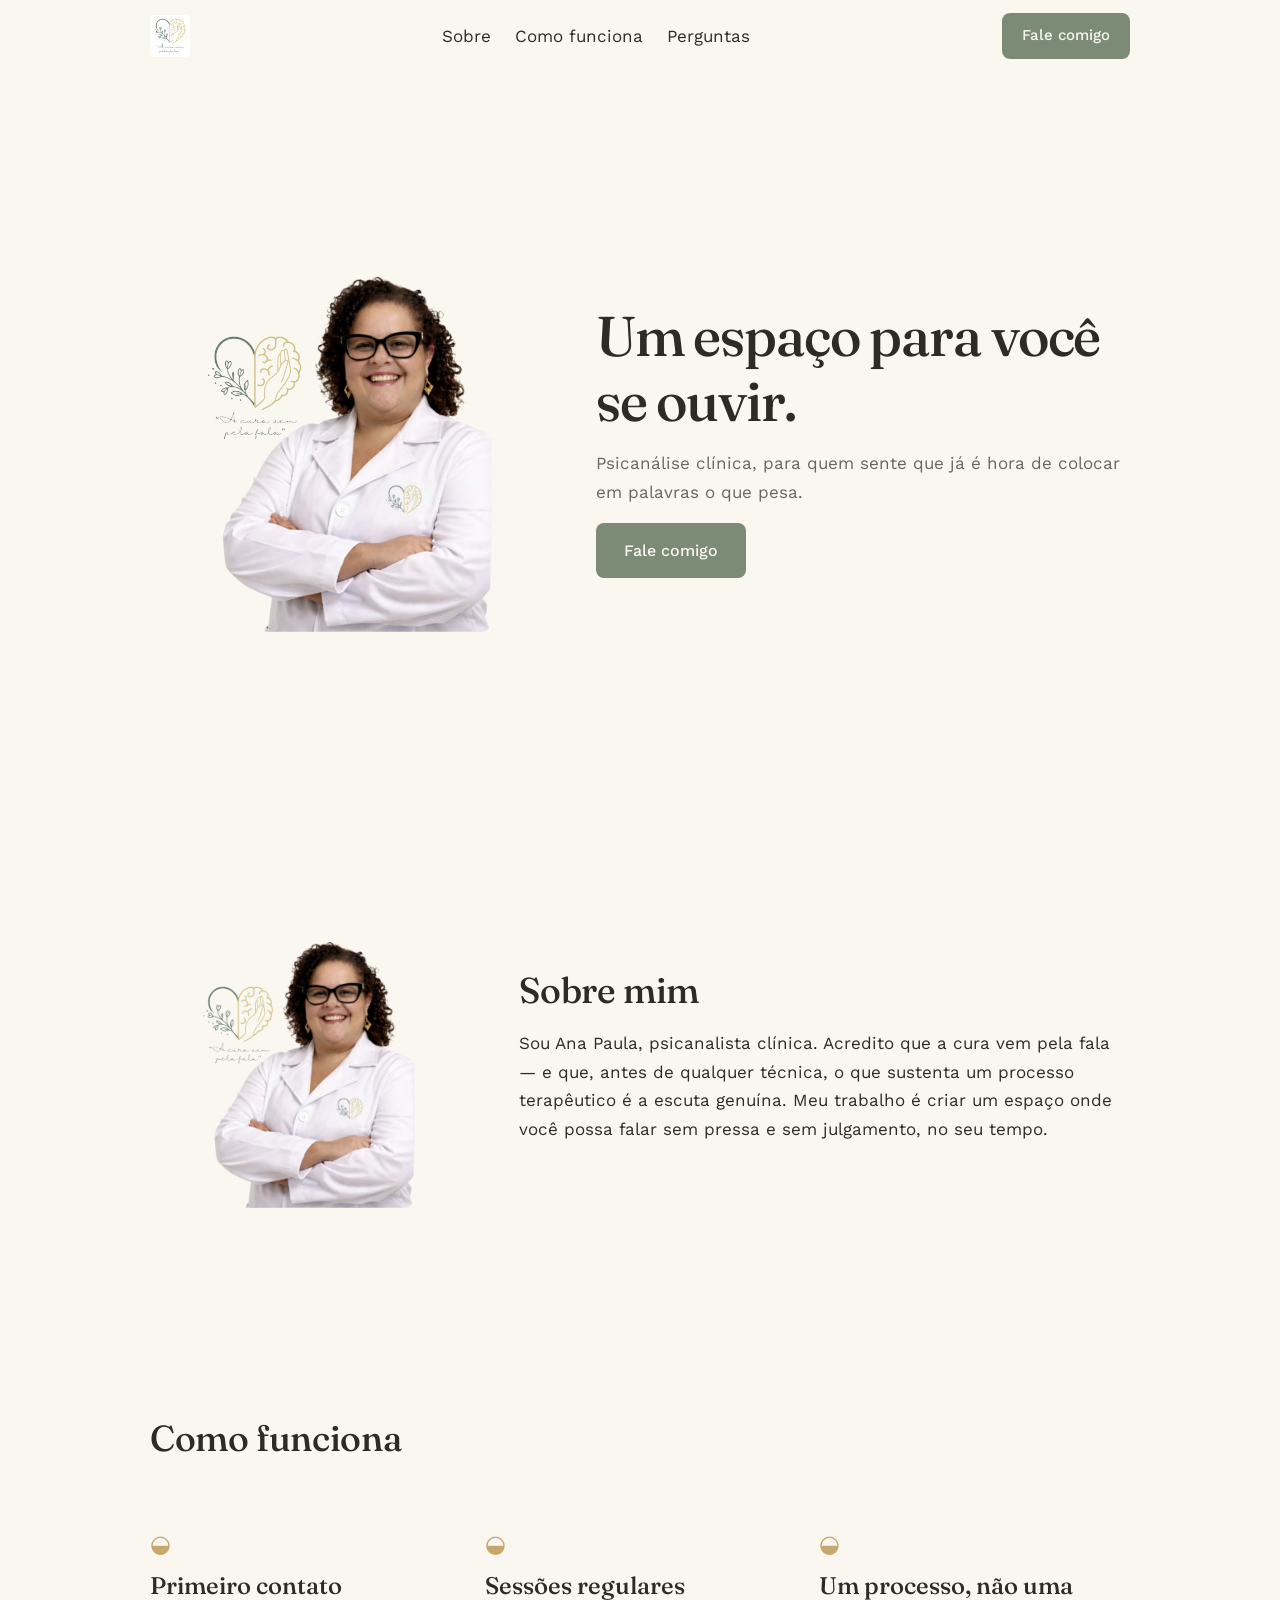
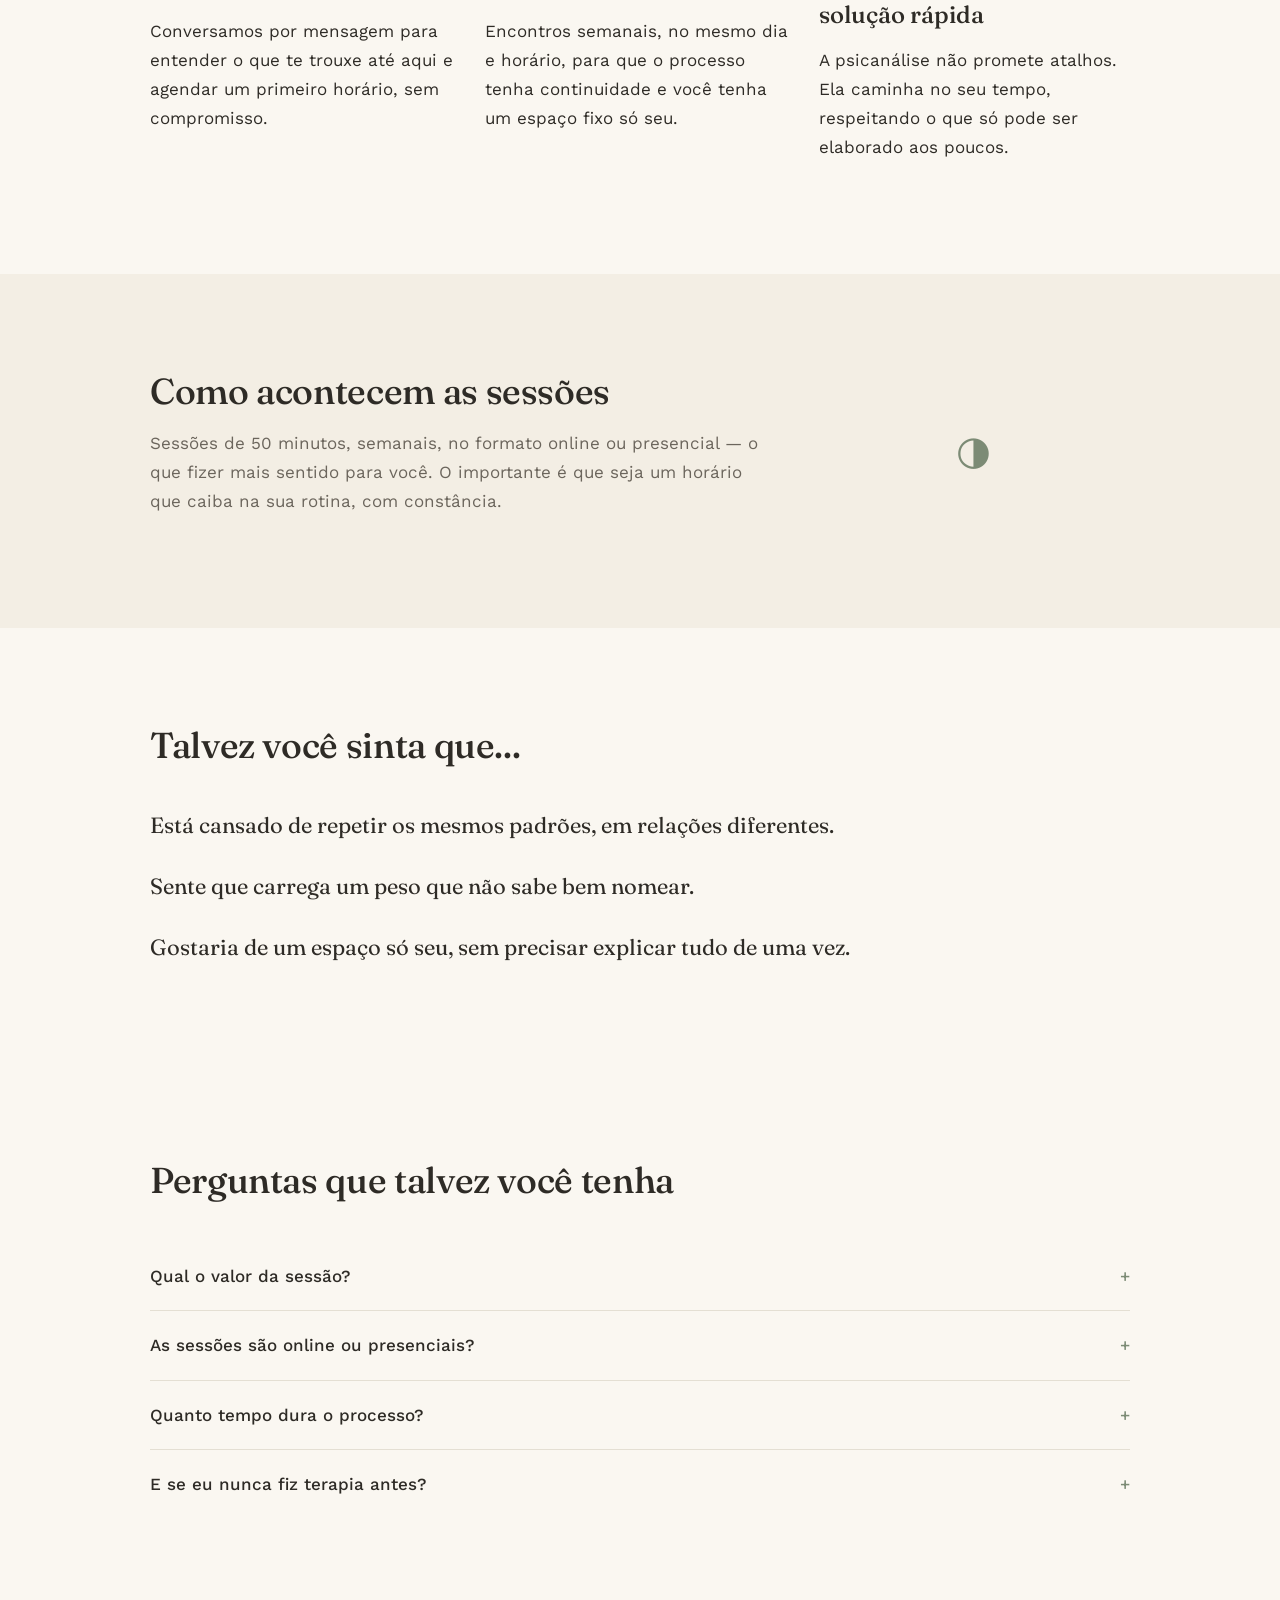
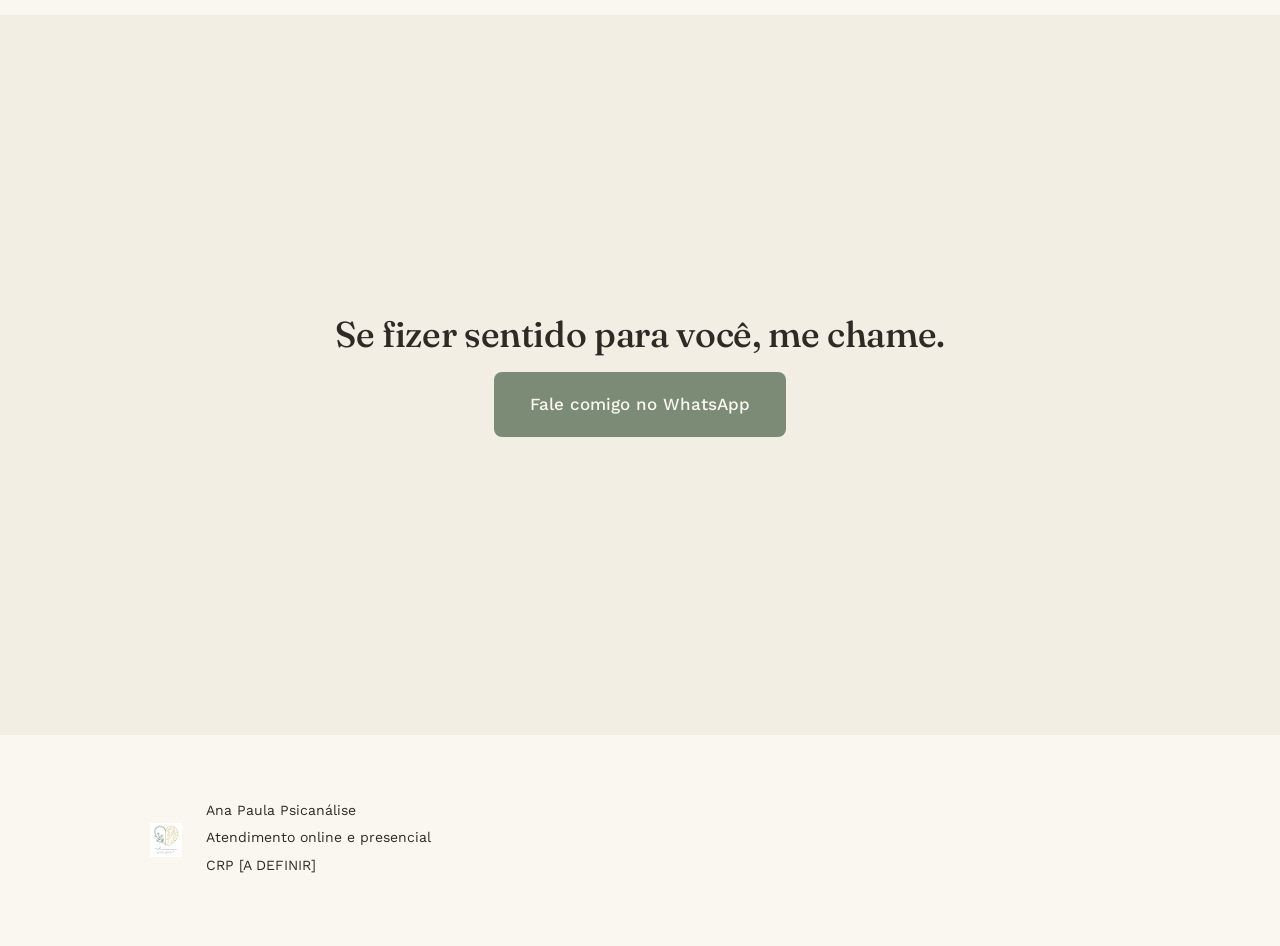
==== index.html @ 020a75b1 "Update image paths to use root directory" ====
<!DOCTYPE html>
<html lang="pt-BR">
<head>
<meta charset="UTF-8">
<meta name="viewport" content="width=device-width, initial-scale=1.0">
<title>Ana Paula | Psicanálise Clínica</title>
<meta name="description" content="Psicanálise clínica com Ana Paula. Um espaço de escuta para quem sente que precisa colocar em palavras o que já pesa há tempo. Sessões online e presenciais.">
<link rel="canonical" href="https://www.psicanalistaanapaula.com.br/">
<link rel="icon" href="/favicon.ico" sizes="any">
<link rel="icon" href="/favicon-32x32.png" type="image/png" sizes="32x32">
<link rel="icon" href="/favicon-192x192.png" type="image/png" sizes="192x192">
<link rel="apple-touch-icon" href="/apple-touch-icon.png">

<link rel="preconnect" href="https://fonts.googleapis.com">
<link rel="preconnect" href="https://fonts.gstatic.com" crossorigin>
<link href="https://fonts.googleapis.com/css2?family=Fraunces:opsz,wght@9..144,400;9..144,500&family=Work+Sans:wght@400;500&display=swap" rel="stylesheet">

<meta property="og:type" content="website">
<meta property="og:locale" content="pt_BR">
<meta property="og:title" content="Ana Paula | Psicanálise Clínica">
<meta property="og:description" content="Um espaço de escuta para quem sente que precisa colocar em palavras o que já pesa há tempo.">
<meta property="og:image" content="https://www.psicanalistaanapaula.com.br/ana-paula-foto.png">
<meta property="og:image:width" content="1080">
<meta property="og:image:height" content="1368">
<meta property="og:image:type" content="image/png">
<meta property="og:url" content="https://www.psicanalistaanapaula.com.br/">

<script type="application/ld+json">
{
  "@context": "https://schema.org",
  "@type": "ProfessionalService",
  "name": "Ana Paula Psicanálise",
  "founder": {
    "@type": "Person",
    "name": "Ana Paula",
    "jobTitle": "Psicanalista Clínica"
  },
  "url": "https://www.psicanalistaanapaula.com.br/",
  "areaServed": "BR",
  "description": "Atendimento em psicanálise clínica, sessões online e presenciais."
}
</script>

<link rel="stylesheet" href="styles.css">
</head>
<body>

<a class="skip-link" href="#conteudo-principal">Pular para o conteúdo principal</a>

<header class="site-header">
  <div class="container header-inner">
    <a href="#topo" class="logo" aria-label="Ana Paula Psicanálise — página inicial">
      <!-- TODO: substituir por versão isolada só do símbolo (sem o texto "a cura vem pela fala") quando disponível -->
      <img src="/logo.jpg" alt="Ana Paula Psicanálise — símbolo de coração unindo natureza e mente" width="40" height="42">
    </a>
    <button class="menu-toggle" type="button" aria-expanded="false" aria-controls="nav-list" aria-label="Abrir menu">
      <span class="bar" aria-hidden="true"></span>
      <span class="bar" aria-hidden="true"></span>
      <span class="bar" aria-hidden="true"></span>
    </button>
    <nav aria-label="Navegação principal">
      <ul class="nav-list" id="nav-list">
        <li><a href="#sobre">Sobre</a></li>
        <li><a href="#como-funciona">Como funciona</a></li>
        <li><a href="#faq">Perguntas</a></li>
      </ul>
    </nav>
    <a href="https://wa.me/5511976975546" class="nav-cta btn btn-primary" rel="noopener" target="_blank">Fale comigo</a>
  </div>
</header>

<main id="conteudo-principal">

  <section id="topo" class="section section-hero" aria-labelledby="hero-heading">
    <div class="container hero-inner">
      <figure class="hero-photo reveal">
        <img src="/ana-paula-foto.png" alt="Ana Paula, psicanalista clínica, sorrindo, de jaleco branco" width="560" height="709">
      </figure>
      <div class="hero-copy reveal">
        <h1 id="hero-heading">Um espaço para você se ouvir.</h1>
        <p class="hero-subheadline">Psicanálise clínica, para quem sente que já é hora de colocar em palavras o que pesa.</p>
        <a href="#convite" class="btn btn-primary">Fale comigo</a>
      </div>
    </div>
  </section>

  <section id="sobre" class="section section-sobre" aria-labelledby="sobre-heading">
    <div class="container sobre-inner">
      <figure class="sobre-photo reveal">
        <img src="/ana-paula-foto.png" alt="Ana Paula, psicanalista clínica" width="480" height="608" loading="lazy">
      </figure>
      <div class="sobre-copy reveal">
        <h2 id="sobre-heading">Sobre mim</h2>
        <p>Sou Ana Paula, psicanalista clínica. Acredito que a cura vem pela fala — e que, antes de qualquer técnica, o que sustenta um processo terapêutico é a escuta genuína. Meu trabalho é criar um espaço onde você possa falar sem pressa e sem julgamento, no seu tempo.</p>
      </div>
    </div>
  </section>

  <section id="como-funciona" class="section section-como-funciona" aria-labelledby="como-funciona-heading">
    <div class="container">
      <h2 id="como-funciona-heading" class="reveal">Como funciona</h2>
      <ol class="steps-list">
        <li class="step reveal">
          <span class="step-icon" aria-hidden="true">&#9682;</span>
          <h3>Primeiro contato</h3>
          <p>Conversamos por mensagem para entender o que te trouxe até aqui e agendar um primeiro horário, sem compromisso.</p>
        </li>
        <li class="step reveal">
          <span class="step-icon" aria-hidden="true">&#9682;</span>
          <h3>Sessões regulares</h3>
          <p>Encontros semanais, no mesmo dia e horário, para que o processo tenha continuidade e você tenha um espaço fixo só seu.</p>
        </li>
        <li class="step reveal">
          <span class="step-icon" aria-hidden="true">&#9682;</span>
          <h3>Um processo, não uma solução rápida</h3>
          <p>A psicanálise não promete atalhos. Ela caminha no seu tempo, respeitando o que só pode ser elaborado aos poucos.</p>
        </li>
      </ol>
    </div>
  </section>

  <section id="sessoes" class="section section-sessoes" aria-labelledby="sessoes-heading">
    <div class="container sessoes-inner">
      <div class="sessoes-copy reveal">
        <h2 id="sessoes-heading">Como acontecem as sessões</h2>
        <p>Sessões de 50 minutos, semanais, no formato online ou presencial — o que fizer mais sentido para você. O importante é que seja um horário que caiba na sua rotina, com constância.</p>
      </div>
      <span class="sessoes-icon reveal" aria-hidden="true">&#9681;</span>
    </div>
  </section>

  <section id="para-quem-e" class="section section-para-quem-e" aria-labelledby="para-quem-e-heading">
    <div class="container">
      <h2 id="para-quem-e-heading" class="reveal">Talvez você sinta que...</h2>
      <ul class="identificacao-list">
        <li class="reveal">Está cansado de repetir os mesmos padrões, em relações diferentes.</li>
        <li class="reveal">Sente que carrega um peso que não sabe bem nomear.</li>
        <li class="reveal">Gostaria de um espaço só seu, sem precisar explicar tudo de uma vez.</li>
      </ul>
    </div>
  </section>

  <section id="faq" class="section section-faq" aria-labelledby="faq-heading">
    <div class="container">
      <h2 id="faq-heading" class="reveal">Perguntas que talvez você tenha</h2>
      <div class="accordion reveal">
        <div class="accordion-item">
          <h3>
            <button class="accordion-trigger" aria-expanded="false" aria-controls="faq-1">
              Qual o valor da sessão?
              <span class="accordion-icon" aria-hidden="true">+</span>
            </button>
          </h3>
          <div id="faq-1" class="accordion-panel" hidden>
            <p>O valor é conversado no primeiro contato, para que possamos entender juntos o que é viável para você.</p>
          </div>
        </div>
        <div class="accordion-item">
          <h3>
            <button class="accordion-trigger" aria-expanded="false" aria-controls="faq-2">
              As sessões são online ou presenciais?
              <span class="accordion-icon" aria-hidden="true">+</span>
            </button>
          </h3>
          <div id="faq-2" class="accordion-panel" hidden>
            <p>Ambas as opções estão disponíveis. Você escolhe o formato que for mais confortável para o seu momento.</p>
          </div>
        </div>
        <div class="accordion-item">
          <h3>
            <button class="accordion-trigger" aria-expanded="false" aria-controls="faq-3">
              Quanto tempo dura o processo?
              <span class="accordion-icon" aria-hidden="true">+</span>
            </button>
          </h3>
          <div id="faq-3" class="accordion-panel" hidden>
            <p>Não há um prazo fixo. A psicanálise respeita o tempo de cada pessoa — conversamos sobre isso ao longo do caminho.</p>
          </div>
        </div>
        <div class="accordion-item">
          <h3>
            <button class="accordion-trigger" aria-expanded="false" aria-controls="faq-4">
              E se eu nunca fiz terapia antes?
              <span class="accordion-icon" aria-hidden="true">+</span>
            </button>
          </h3>
          <div id="faq-4" class="accordion-panel" hidden>
            <p>Sem problema. Não é preciso saber por onde começar — isso a gente descobre junto, na primeira conversa.</p>
          </div>
        </div>
      </div>
    </div>
  </section>

  <section id="convite" class="section section-convite" aria-labelledby="convite-heading">
    <div class="container">
      <h2 id="convite-heading" class="reveal">Se fizer sentido para você, me chame.</h2>
      <a href="https://wa.me/5511976975546" class="btn btn-primary btn-large reveal" rel="noopener" target="_blank">
        Fale comigo no WhatsApp
      </a>
    </div>
  </section>

</main>

<footer class="site-footer">
  <div class="container footer-inner">
    <!-- TODO: substituir por versão isolada só do símbolo (sem o texto "a cura vem pela fala") quando disponível -->
    <img src="/logo.jpg" alt="" width="32" height="34" aria-hidden="true">
    <address>
      <p>Ana Paula Psicanálise</p>
      <p>Atendimento online e presencial</p>
      <p>CRP [A DEFINIR]</p>
    </address>
  </div>
</footer>

<script src="script.js" defer></script>
</body>
</html>
---- styles.css ----
/* ==========================================================================
   ETAPAS 2, 3, 4 — Design System, cores, tipografia, componentes, motion
   Fonte: Fase 3 (Direção de Arte + Design System Visual)
   ========================================================================== */

*, *::before, *::after { box-sizing: border-box; }
html { scroll-behavior: smooth; }

:root {
  /* --- Cores (Fase 3, seção 3) --- */
  --color-primary: #7C8B75;        /* verde sálvia */
  --color-primary-dark: #566052;   /* verde sálvia escuro */
  --color-accent: #C9A66B;         /* dourado suave */
  --color-bg: #FAF7F1;             /* off-white */
  --color-surface: #F3EEE4;        /* bege suave */
  --color-divider: #E4DFD3;        /* cinza elegante */
  --color-text: #2E2B26;           /* off-black */
  --color-text-muted: #6B655C;     /* cinza morno */
  --color-state: #B5654F;          /* terracota discreto */

  /* --- Tipografia (Fase 3, seção 4) --- */
  --font-display: 'Fraunces', serif;
  --font-body: 'Work Sans', sans-serif;

  /* --- Espaçamento (Fase 3, seção 6) --- */
  --space-xs: 8px;
  --space-s: 16px;
  --space-m: 24px;
  --space-l: 40px;
  --space-xl: 64px;
  --space-xxl: 96px;
  --space-xxxl: 160px;

  /* --- Grid (Fase 3, seção 5) --- */
  --container-max: 1140px;
  --margin-desktop: 80px;
  --margin-tablet: 48px;
  --margin-mobile: 24px;

  /* --- Motion (Fase 3, seção 10) --- */
  --ease-calm: cubic-bezier(0.22, 1, 0.36, 1);
}

body {
  margin: 0;
  font-family: var(--font-body);
  font-size: 17px;
  line-height: 1.7;
  color: var(--color-text);
  background: var(--color-bg);
  -webkit-font-smoothing: antialiased;
}

h1, h2, h3 {
  font-family: var(--font-display);
  font-weight: 500;
  line-height: 1.2;
  margin: 0 0 var(--space-s);
}
h1 { font-size: clamp(32px, 5vw, 56px); letter-spacing: -0.02em; line-height: 1.15; }
h2 { font-size: clamp(26px, 3.5vw, 36px); letter-spacing: -0.01em; }
h3 { font-size: clamp(20px, 2.5vw, 24px); }

p { margin: 0 0 var(--space-s); color: var(--color-text); }
.hero-subheadline, .sessoes-copy p { color: var(--color-text-muted); }

img { max-width: 100%; height: auto; display: block; }

/* --- Acessibilidade --- */
.skip-link {
  position: absolute;
  left: -999px;
  top: 0;
  background: var(--color-text);
  color: var(--color-bg);
  padding: var(--space-xs) var(--space-s);
  z-index: 100;
  border-radius: 0 0 8px 0;
}
.skip-link:focus { left: 0; top: 0; }

:focus-visible {
  outline: 2px solid var(--color-accent);
  outline-offset: 2px;
}

@media (prefers-reduced-motion: reduce) {
  *, *::before, *::after {
    animation-duration: 0.01ms !important;
    transition-duration: 0.01ms !important;
    scroll-behavior: auto !important;
  }
  .reveal { opacity: 1 !important; transform: none !important; }
}

/* --- Container --- */
.container {
  max-width: var(--container-max);
  margin-inline: auto;
  padding-inline: var(--margin-mobile);
}
@media (min-width: 768px) {
  .container { padding-inline: var(--margin-tablet); }
}
@media (min-width: 1200px) {
  .container { padding-inline: var(--margin-desktop); }
}

/* --- Header --- */
.site-header {
  position: sticky;
  top: 0;
  z-index: 10;
  background: rgba(250, 247, 241, 0.9);
  backdrop-filter: blur(6px);
  border-bottom: 1px solid transparent;
  transition: border-color 300ms var(--ease-calm);
}
.header-inner {
  position: relative;
  display: flex;
  align-items: center;
  justify-content: space-between;
  min-height: 72px;
  gap: var(--space-m);
}
.logo img { border-radius: 4px; }
.nav-list {
  display: flex;
  gap: var(--space-m);
  list-style: none;
  margin: 0;
  padding: 0;
}
.nav-list a {
  color: var(--color-text);
  text-decoration: none;
  transition: color 200ms var(--ease-calm);
}
.nav-list a:hover { color: var(--color-primary); }
@media (max-width: 767px) {
  .nav-list {
    position: absolute;
    top: 100%;
    left: 0;
    right: 0;
    flex-direction: column;
    gap: 0;
    background: var(--color-bg);
    border-top: 1px solid var(--color-divider);
    padding: var(--space-s) var(--margin-mobile);
    opacity: 0;
    visibility: hidden;
    transform: translateY(-6px);
    pointer-events: none;
    transition: opacity 220ms var(--ease-calm), transform 220ms var(--ease-calm), visibility 220ms;
  }
  .nav-list.is-open {
    opacity: 1;
    visibility: visible;
    transform: none;
    pointer-events: auto;
  }
  .nav-list a {
    display: block;
    padding: var(--space-s) 0;
    border-bottom: 1px solid var(--color-divider);
  }
  .nav-list li:last-child a { border-bottom: none; }
}

/* --- Menu hambúrguer (mobile) --- */
.menu-toggle {
  display: none;
  background: none;
  border: none;
  padding: 8px;
  cursor: pointer;
  width: 40px;
  height: 40px;
}
@media (max-width: 767px) {
  .menu-toggle {
    display: inline-flex;
    align-items: center;
    justify-content: center;
    flex-direction: column;
  }
}
.menu-toggle .bar {
  display: block;
  width: 20px;
  height: 1.5px;
  background: var(--color-text);
  margin: 3px 0;
  transition: transform 250ms var(--ease-calm), opacity 200ms var(--ease-calm);
}
.menu-toggle[aria-expanded="true"] .bar:nth-child(1) { transform: translateY(4.5px) rotate(45deg); }
.menu-toggle[aria-expanded="true"] .bar:nth-child(2) { opacity: 0; }
.menu-toggle[aria-expanded="true"] .bar:nth-child(3) { transform: translateY(-4.5px) rotate(-45deg); }

/* --- Botões --- */
.btn {
  display: inline-block;
  padding: 14px 28px;
  border-radius: 8px;
  text-decoration: none;
  font-family: var(--font-body);
  font-weight: 500;
  font-size: 16px;
  transition: background-color 200ms var(--ease-calm);
}
.btn-primary {
  background: var(--color-primary);
  color: var(--color-bg);
  border: none;
}
.btn-primary:hover { background: var(--color-primary-dark); }
.nav-cta { padding: 10px 20px; font-size: 15px; }
.btn-large { padding: 18px 36px; font-size: 17px; }

/* --- Seções --- */
.section { padding-block: var(--space-xxl); }
.section-hero, .section-convite {
  padding-block: var(--space-xxxl);
  min-height: 80vh;
  display: flex;
  align-items: center;
}
.section-convite {
  text-align: center;
  background: var(--color-surface);
}

/* --- Hero --- */
.hero-inner {
  display: grid;
  grid-template-columns: 1fr;
  gap: var(--space-l);
  align-items: center;
}
@media (min-width: 768px) {
  .hero-inner { grid-template-columns: 5fr 7fr; gap: var(--space-xl); }
}
.hero-photo img { border-radius: 12px; }

/* --- Sobre --- */
.sobre-inner {
  display: grid;
  grid-template-columns: 1fr;
  gap: var(--space-l);
  align-items: center;
}
@media (min-width: 768px) {
  .sobre-inner { grid-template-columns: 4fr 8fr; gap: var(--space-xl); }
}
.sobre-photo img { border-radius: 12px; }

/* --- Como funciona --- */
.steps-list {
  list-style: none;
  margin: var(--space-xl) 0 0;
  padding: 0;
  display: grid;
  grid-template-columns: 1fr;
  gap: var(--space-l);
}
@media (min-width: 768px) {
  .steps-list { grid-template-columns: repeat(3, 1fr); gap: var(--space-m); }
}
.step-icon { font-size: 24px; color: var(--color-accent); display: block; margin-bottom: var(--space-xs); }

/* --- Sessões --- */
.section-sessoes { background: var(--color-surface); }
.sessoes-inner {
  display: grid;
  grid-template-columns: 1fr;
  gap: var(--space-l);
  align-items: center;
}
@media (min-width: 768px) {
  .sessoes-inner { grid-template-columns: 8fr 4fr; }
}
.sessoes-icon { font-size: 40px; color: var(--color-primary); justify-self: center; }

/* --- Para quem é --- */
.identificacao-list {
  list-style: none;
  margin: var(--space-l) 0 0;
  padding: 0;
  display: flex;
  flex-direction: column;
  gap: var(--space-m);
  font-family: var(--font-display);
  font-size: clamp(18px, 2vw, 22px);
}

/* --- FAQ / Accordion --- */
.accordion { margin-top: var(--space-l); }
.accordion-item + .accordion-item { border-top: 1px solid var(--color-divider); }
.accordion-item h3 { margin: 0; font-family: var(--font-body); font-weight: 500; font-size: 17px; }
.accordion-trigger {
  width: 100%;
  display: flex;
  justify-content: space-between;
  align-items: center;
  padding: var(--space-m) 0;
  background: none;
  border: none;
  text-align: left;
  font: inherit;
  color: var(--color-text);
  cursor: pointer;
}
.accordion-icon {
  color: var(--color-primary);
  transition: transform 250ms var(--ease-calm);
}
.accordion-trigger[aria-expanded="true"] .accordion-icon { transform: rotate(45deg); }
.accordion-panel { padding-bottom: var(--space-m); }
.accordion-panel[hidden] { display: none; }

/* --- Footer --- */
.footer-inner {
  padding-block: var(--space-xl);
  display: flex;
  align-items: center;
  gap: var(--space-m);
}
.footer-inner address { font-style: normal; color: var(--color-text-muted); font-size: 14px; }
.footer-inner address p { margin: 0 0 4px; }

/* ==========================================================================
   MOTION — entrada ao rolar (Fase 3, seção 10)
   fade + deslocamento vertical 12px, 500-600ms, ease-calm
   ========================================================================== */
.reveal {
  opacity: 0;
  transform: translateY(12px);
  transition: opacity 600ms var(--ease-calm), transform 600ms var(--ease-calm);
}
.reveal.is-visible {
  opacity: 1;
  transform: none;
}
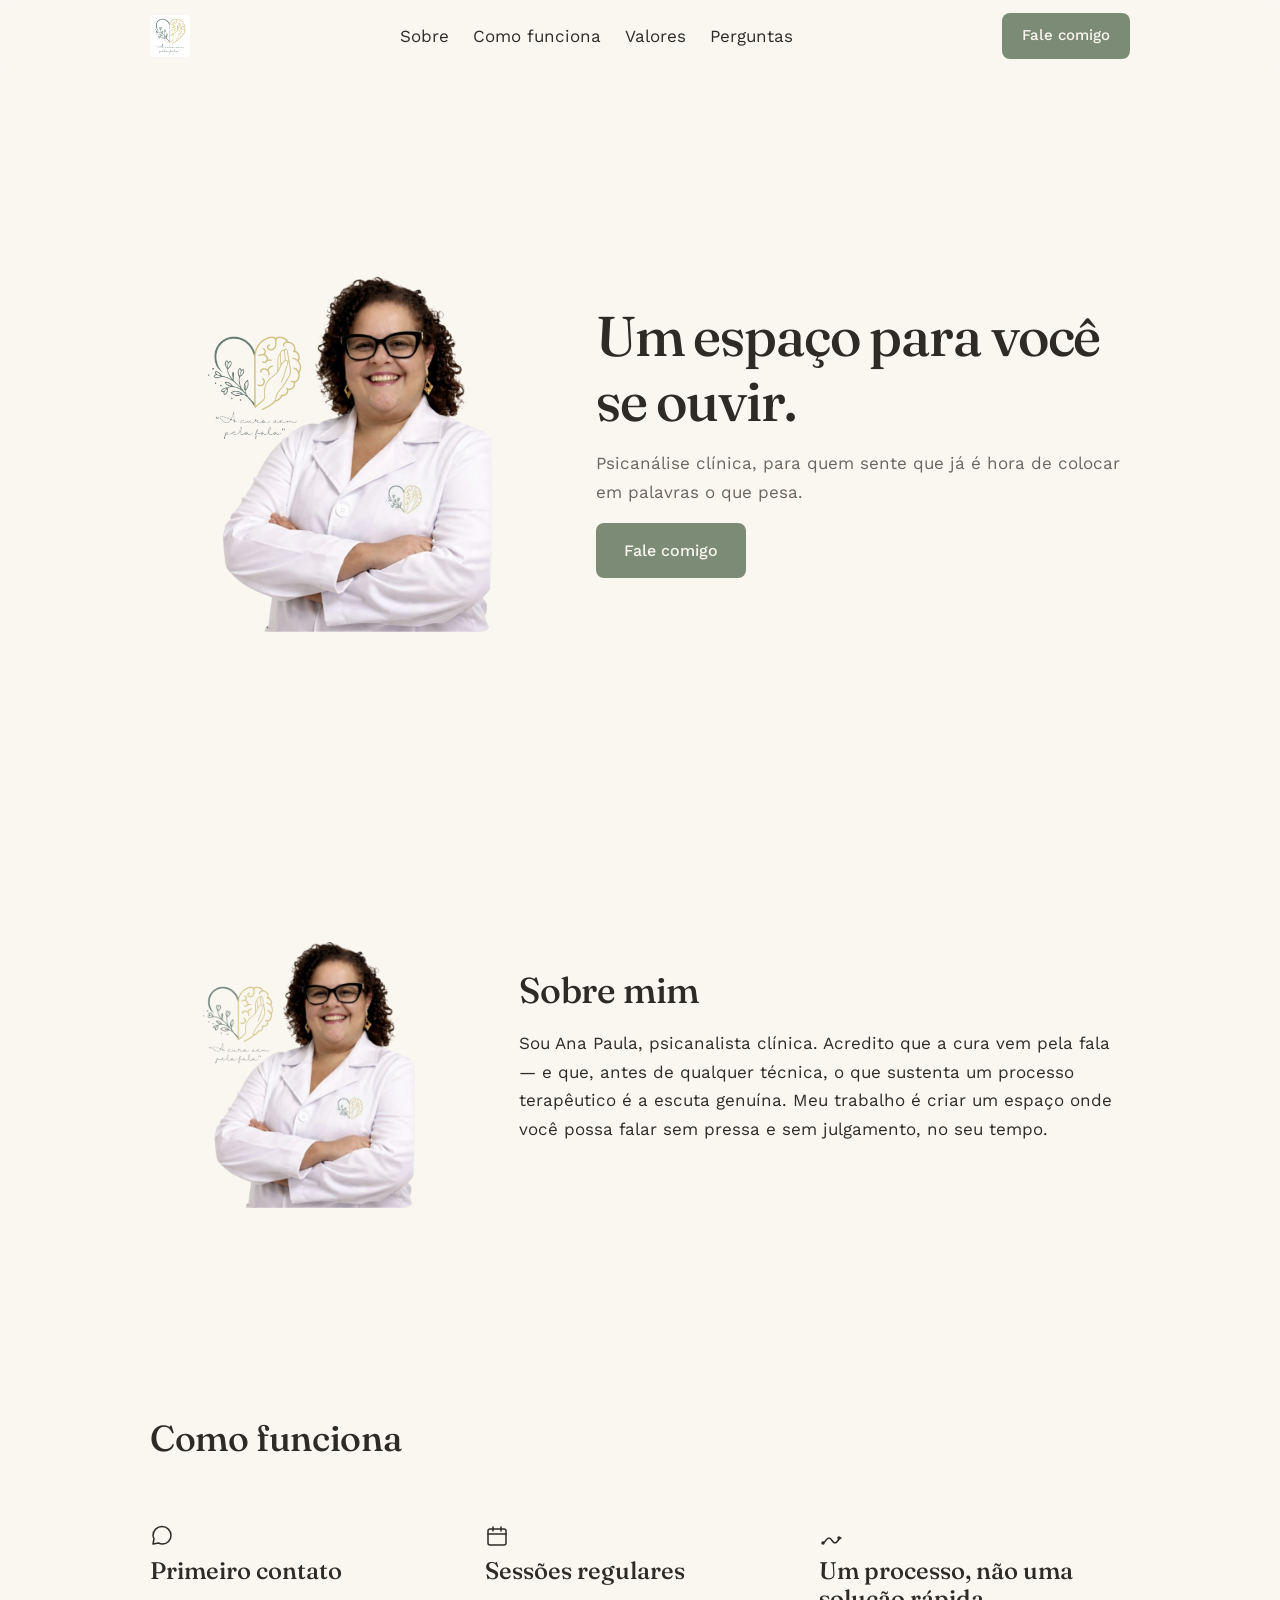
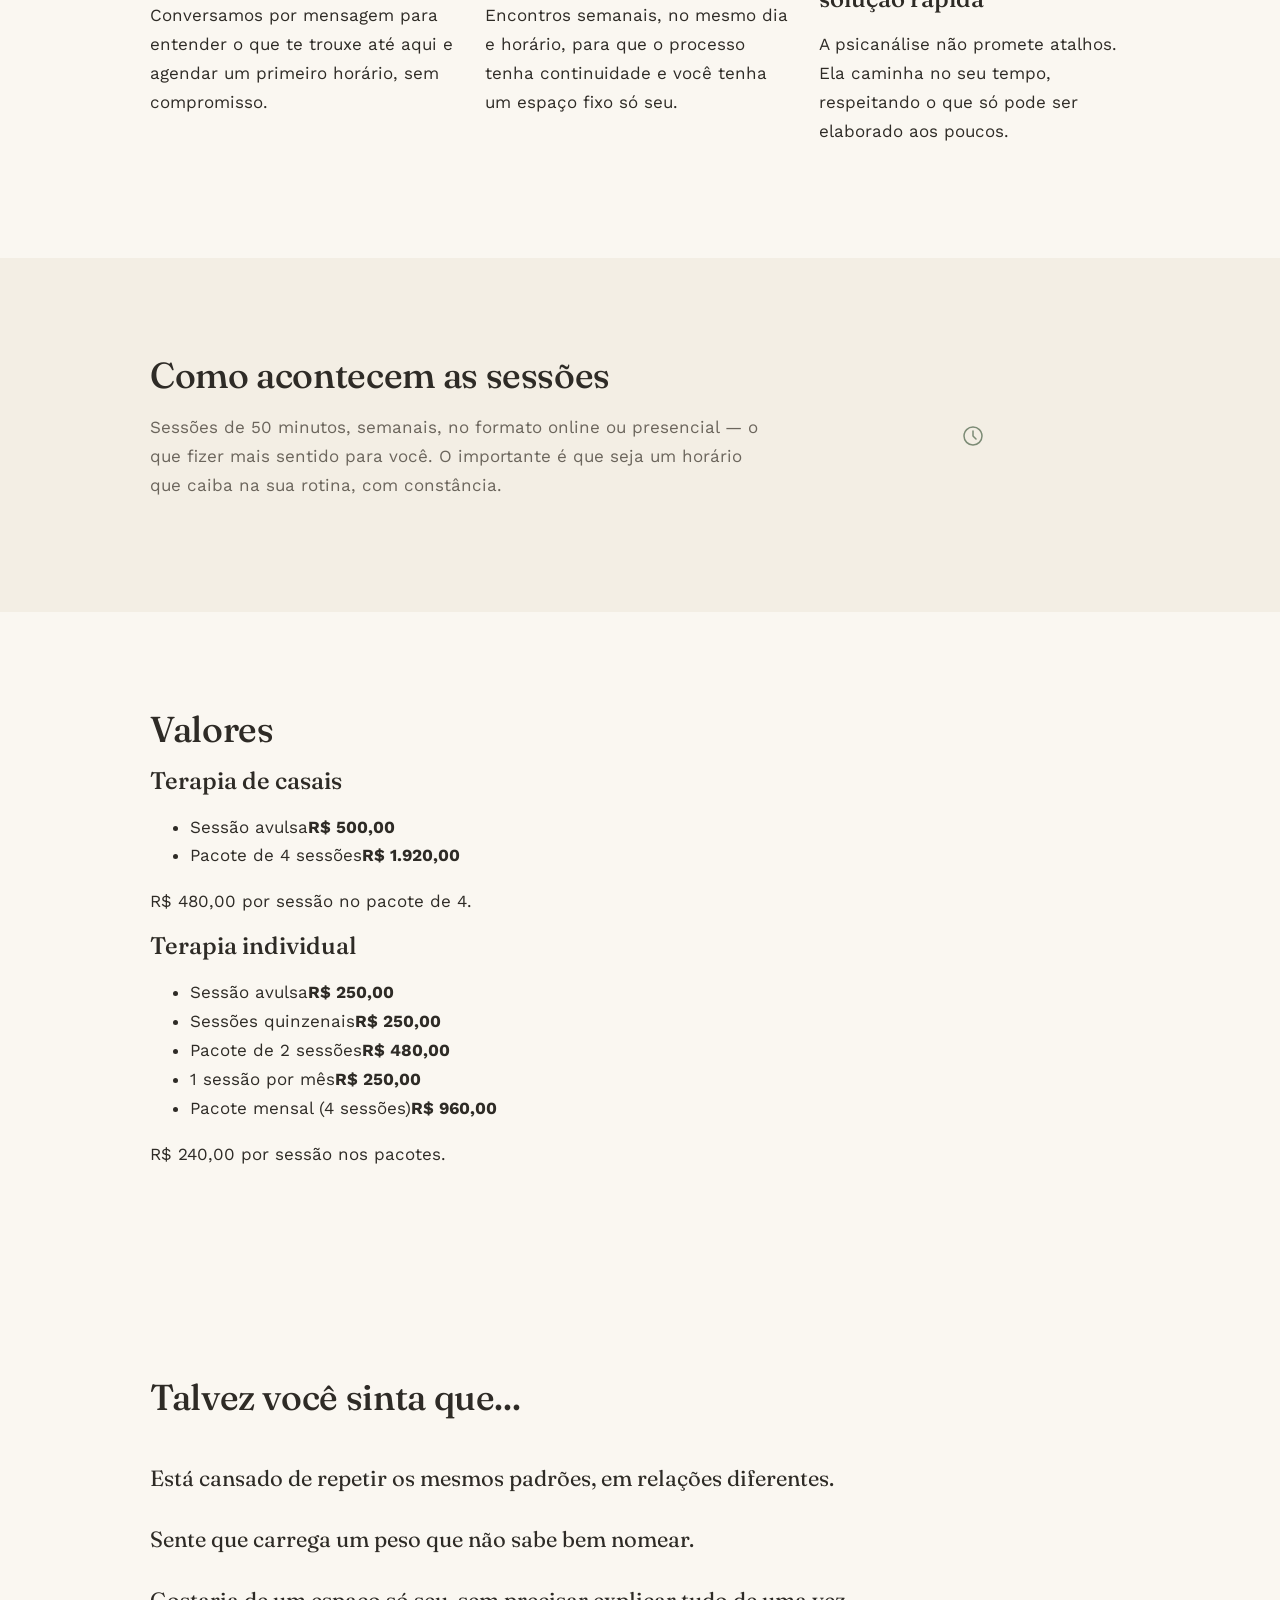
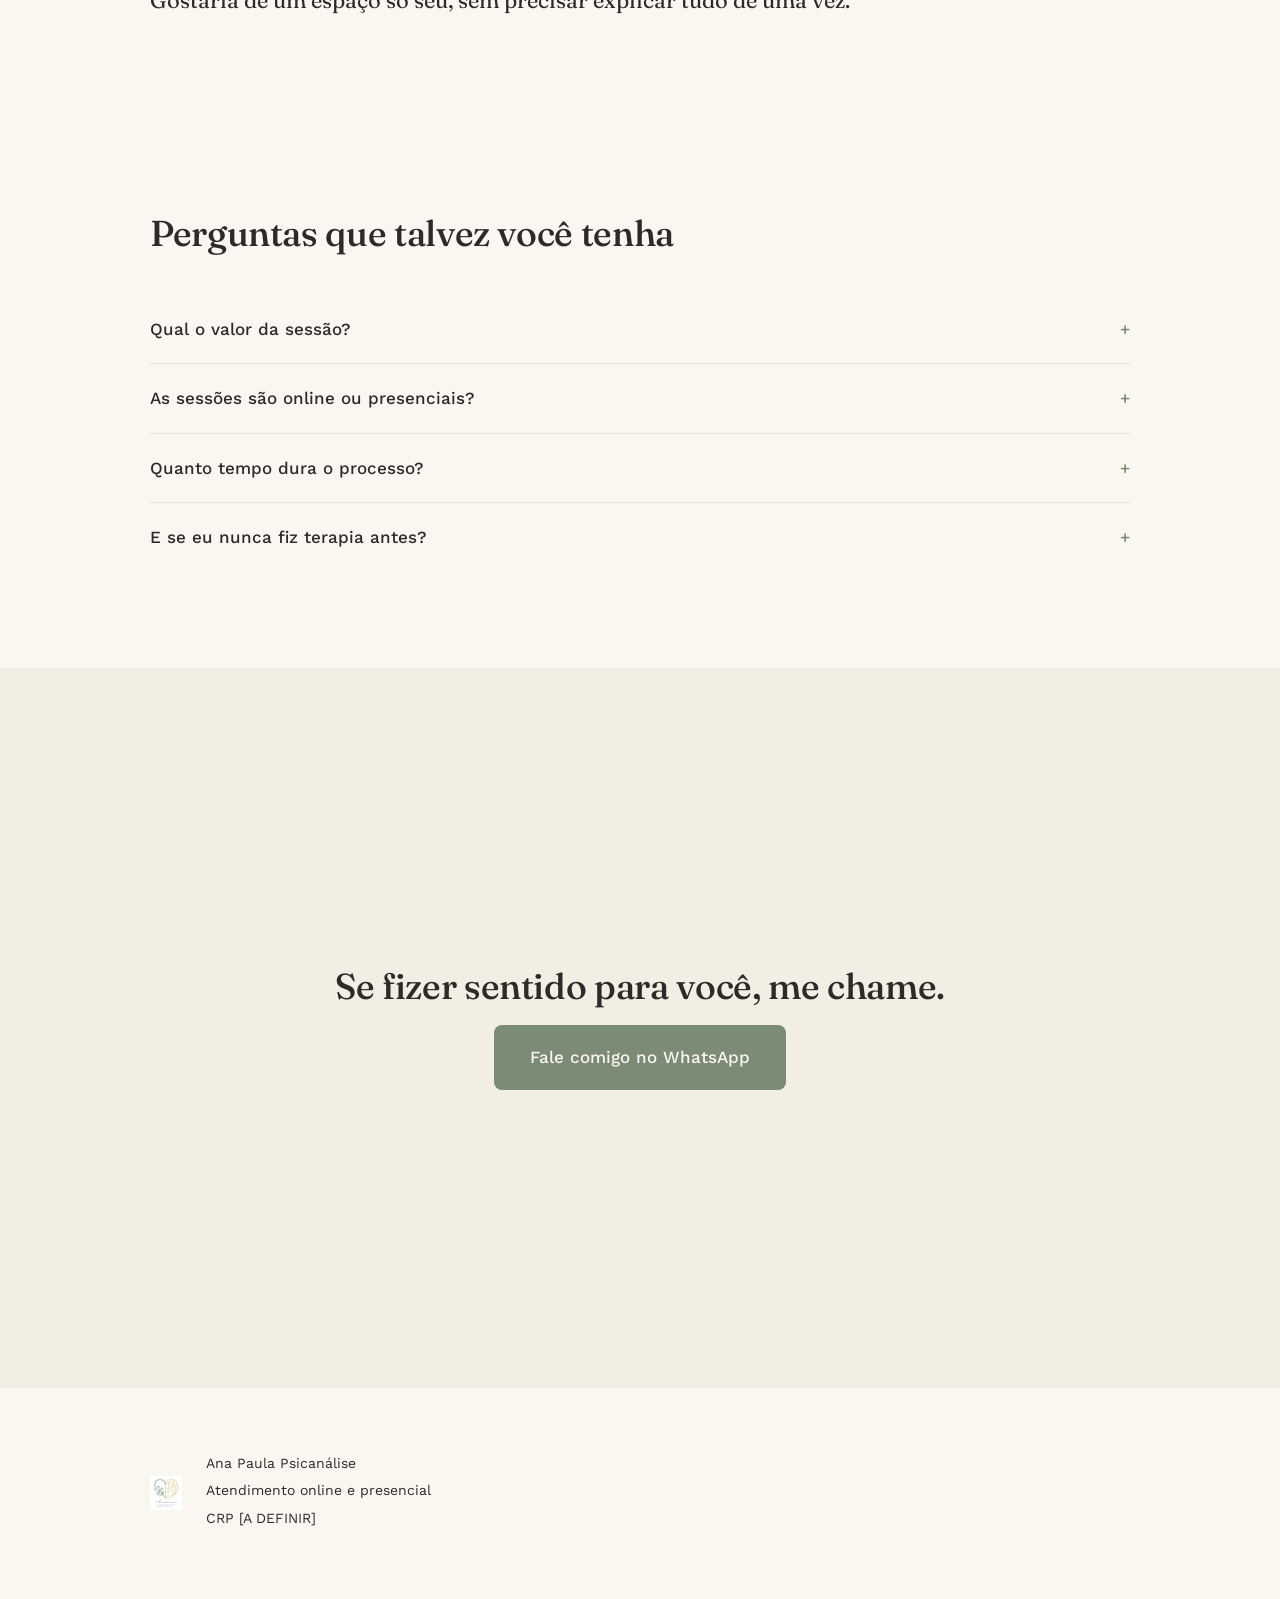
==== commit 45be6012: "Add values section and update navigation" ====
--- a/index.html
+++ b/index.html
@@ -62,6 +62,7 @@
       <ul class="nav-list" id="nav-list">
         <li><a href="#sobre">Sobre</a></li>
         <li><a href="#como-funciona">Como funciona</a></li>
+        <li><a href="#valores">Valores</a></li>
         <li><a href="#faq">Perguntas</a></li>
       </ul>
     </nav>
@@ -101,17 +102,17 @@
       <h2 id="como-funciona-heading" class="reveal">Como funciona</h2>
       <ol class="steps-list">
         <li class="step reveal">
-          <span class="step-icon" aria-hidden="true">&#9682;</span>
+          <span class="icon-badge" aria-hidden="true"><svg viewBox="0 0 24 24" width="24" height="24" fill="none" stroke="currentColor" stroke-width="1.5" stroke-linecap="round" stroke-linejoin="round"><path d="M21 11.5a8.38 8.38 0 0 1-8.5 8.5 8.5 8.5 0 0 1-4-1L3 20l1-5.5A8.38 8.38 0 0 1 3 11.5 8.5 8.5 0 1 1 21 11.5Z"/></svg></span>
           <h3>Primeiro contato</h3>
           <p>Conversamos por mensagem para entender o que te trouxe até aqui e agendar um primeiro horário, sem compromisso.</p>
         </li>
         <li class="step reveal">
-          <span class="step-icon" aria-hidden="true">&#9682;</span>
+          <span class="icon-badge" aria-hidden="true"><svg viewBox="0 0 24 24" width="24" height="24" fill="none" stroke="currentColor" stroke-width="1.5" stroke-linecap="round" stroke-linejoin="round"><rect x="3" y="5" width="18" height="16" rx="2"/><path d="M8 3v4M16 3v4M3 10h18"/></svg></span>
           <h3>Sessões regulares</h3>
           <p>Encontros semanais, no mesmo dia e horário, para que o processo tenha continuidade e você tenha um espaço fixo só seu.</p>
         </li>
         <li class="step reveal">
-          <span class="step-icon" aria-hidden="true">&#9682;</span>
+          <span class="icon-badge" aria-hidden="true"><svg viewBox="0 0 24 24" width="24" height="24" fill="none" stroke="currentColor" stroke-width="1.5" stroke-linecap="round" stroke-linejoin="round"><path d="M4 19c3-1 3-5 6-5s3 5 6 5 3-5 6-5"/><circle cx="4" cy="19" r="1"/><circle cx="20" cy="14" r="1"/></svg></span>
           <h3>Um processo, não uma solução rápida</h3>
           <p>A psicanálise não promete atalhos. Ela caminha no seu tempo, respeitando o que só pode ser elaborado aos poucos.</p>
         </li>
@@ -125,7 +126,34 @@
         <h2 id="sessoes-heading">Como acontecem as sessões</h2>
         <p>Sessões de 50 minutos, semanais, no formato online ou presencial — o que fizer mais sentido para você. O importante é que seja um horário que caiba na sua rotina, com constância.</p>
       </div>
-      <span class="sessoes-icon reveal" aria-hidden="true">&#9681;</span>
+      <span class="sessoes-icon reveal"><span class="icon-badge" aria-hidden="true"><svg viewBox="0 0 24 24" width="24" height="24" fill="none" stroke="currentColor" stroke-width="1.5" stroke-linecap="round" stroke-linejoin="round"><circle cx="12" cy="12" r="9"/><path d="M12 7v5l3 3"/></svg></span></span>
+    </div>
+  </section>
+
+  <section id="valores" class="section section-valores" aria-labelledby="valores-heading">
+    <div class="container">
+      <h2 id="valores-heading" class="reveal">Valores</h2>
+      <div class="valores-grid">
+        <div class="valores-card reveal">
+          <h3>Terapia de casais</h3>
+          <ul class="valores-list">
+            <li><span>Sessão avulsa</span><strong>R$ 500,00</strong></li>
+            <li><span>Pacote de 4 sessões</span><strong>R$ 1.920,00</strong></li>
+          </ul>
+          <p class="valores-note">R$ 480,00 por sessão no pacote de 4.</p>
+        </div>
+        <div class="valores-card reveal">
+          <h3>Terapia individual</h3>
+          <ul class="valores-list">
+            <li><span>Sessão avulsa</span><strong>R$ 250,00</strong></li>
+            <li><span>Sessões quinzenais</span><strong>R$ 250,00</strong></li>
+            <li><span>Pacote de 2 sessões</span><strong>R$ 480,00</strong></li>
+            <li><span>1 sessão por mês</span><strong>R$ 250,00</strong></li>
+            <li><span>Pacote mensal (4 sessões)</span><strong>R$ 960,00</strong></li>
+          </ul>
+          <p class="valores-note">R$ 240,00 por sessão nos pacotes.</p>
+        </div>
+      </div>
     </div>
   </section>
 
@@ -152,7 +180,7 @@
             </button>
           </h3>
           <div id="faq-1" class="accordion-panel" hidden>
-            <p>O valor é conversado no primeiro contato, para que possamos entender juntos o que é viável para você.</p>
+            <p>Você confere os valores completos (individual e casais) na seção "Valores", logo acima.</p>
           </div>
         </div>
         <div class="accordion-item">
@@ -218,4 +246,3 @@
 <script src="script.js" defer></script>
 </body>
 </html>
-
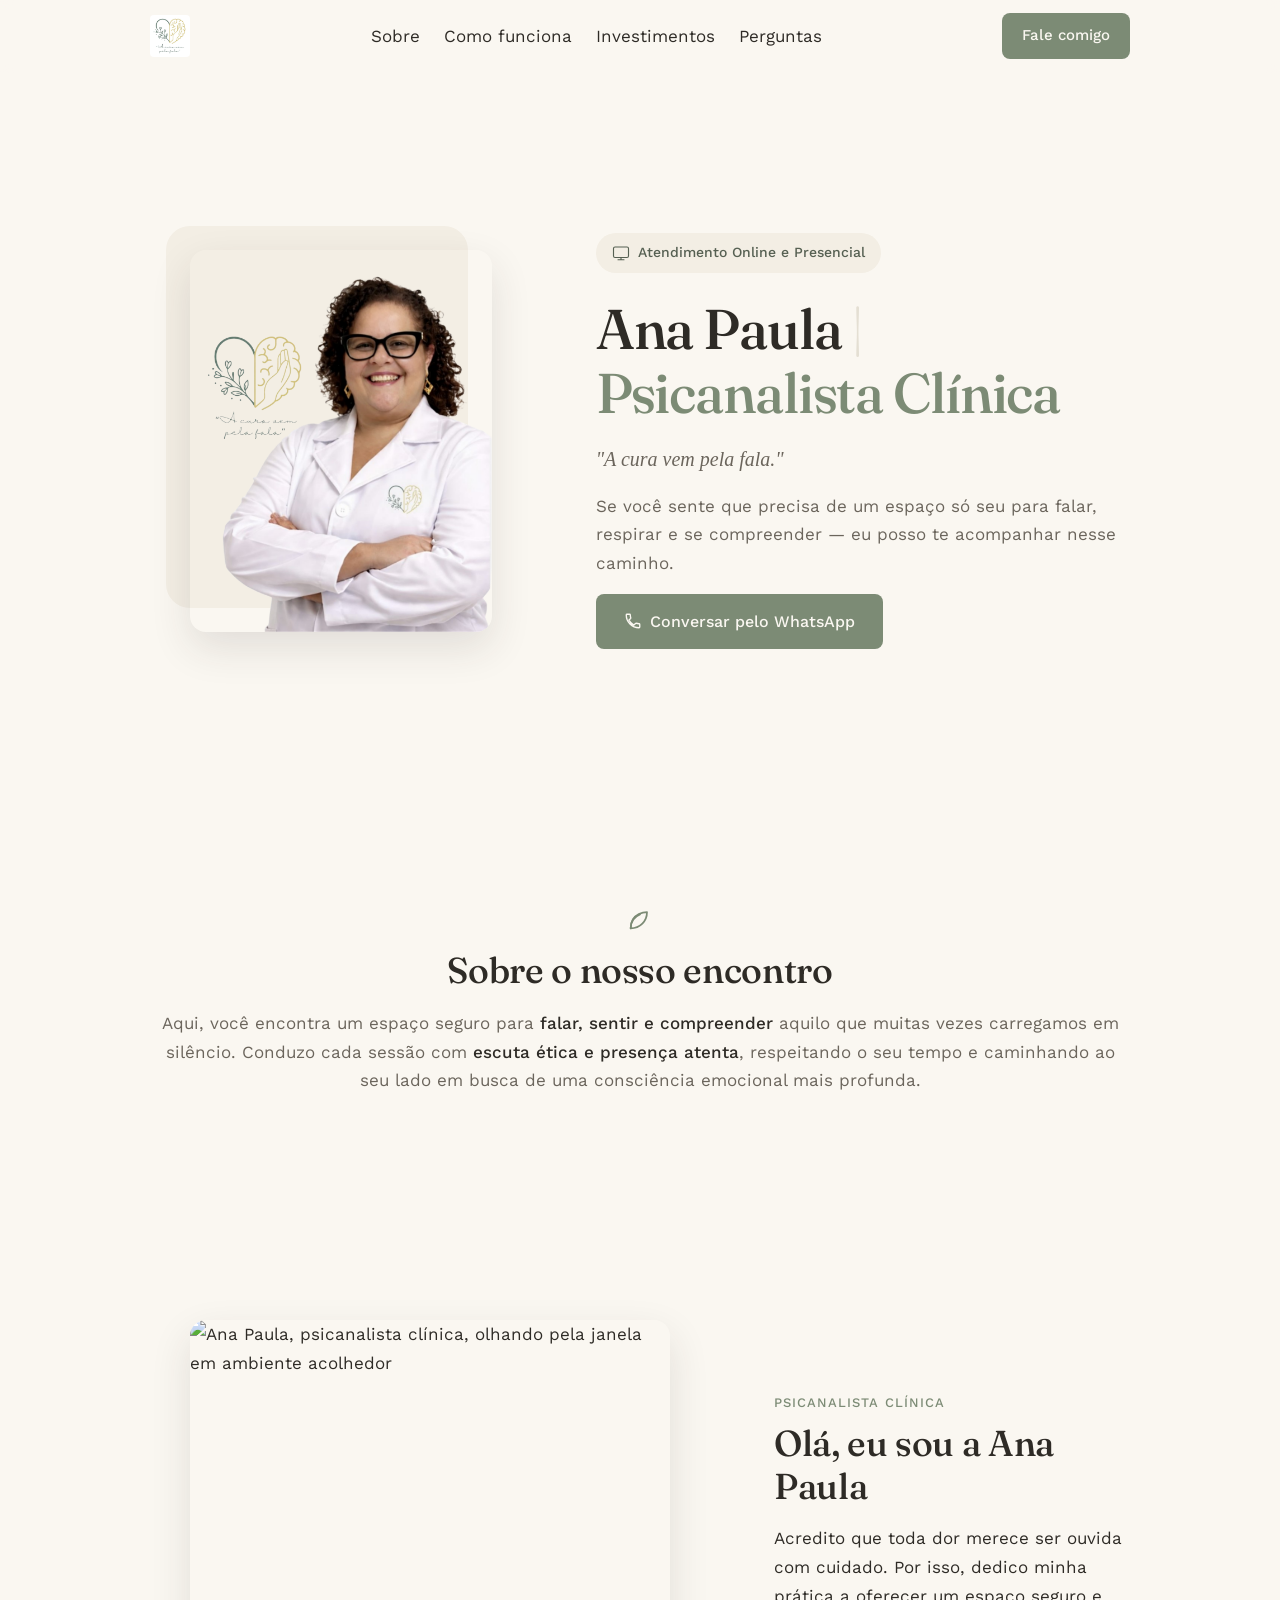
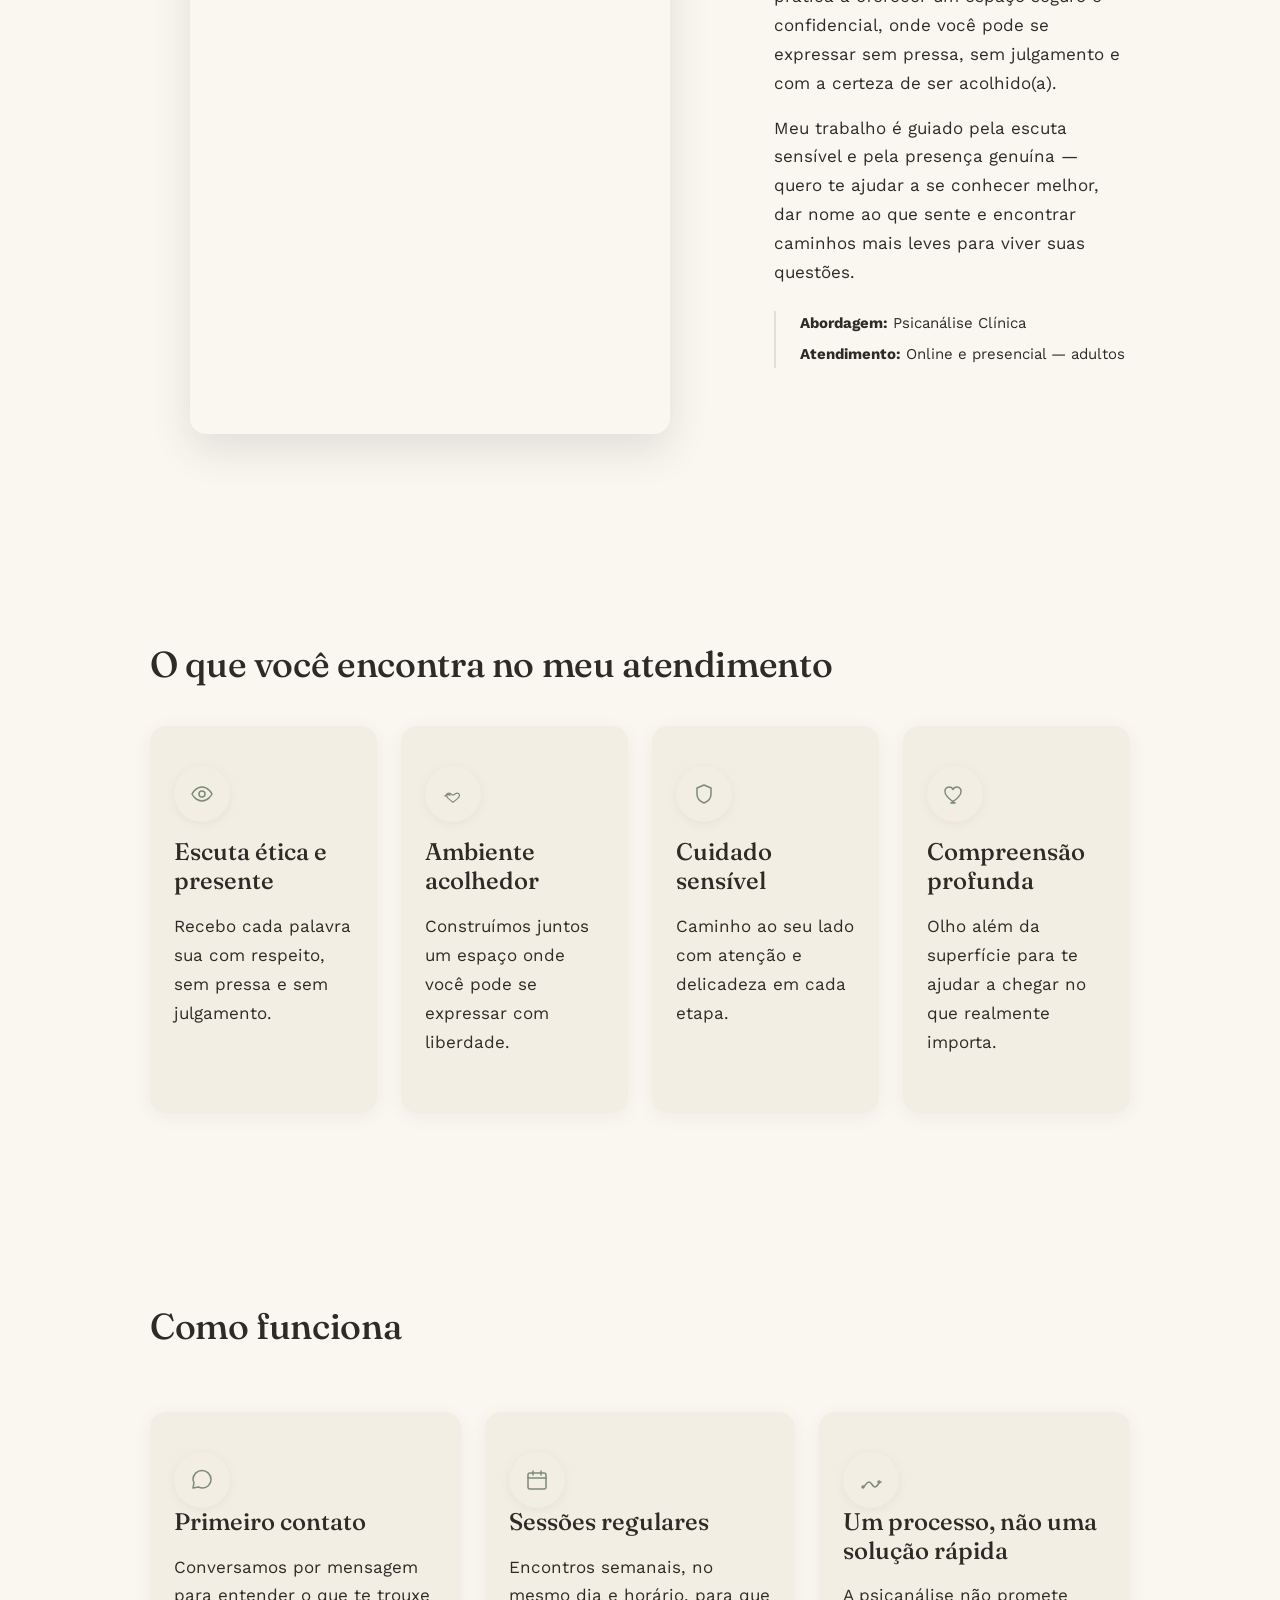
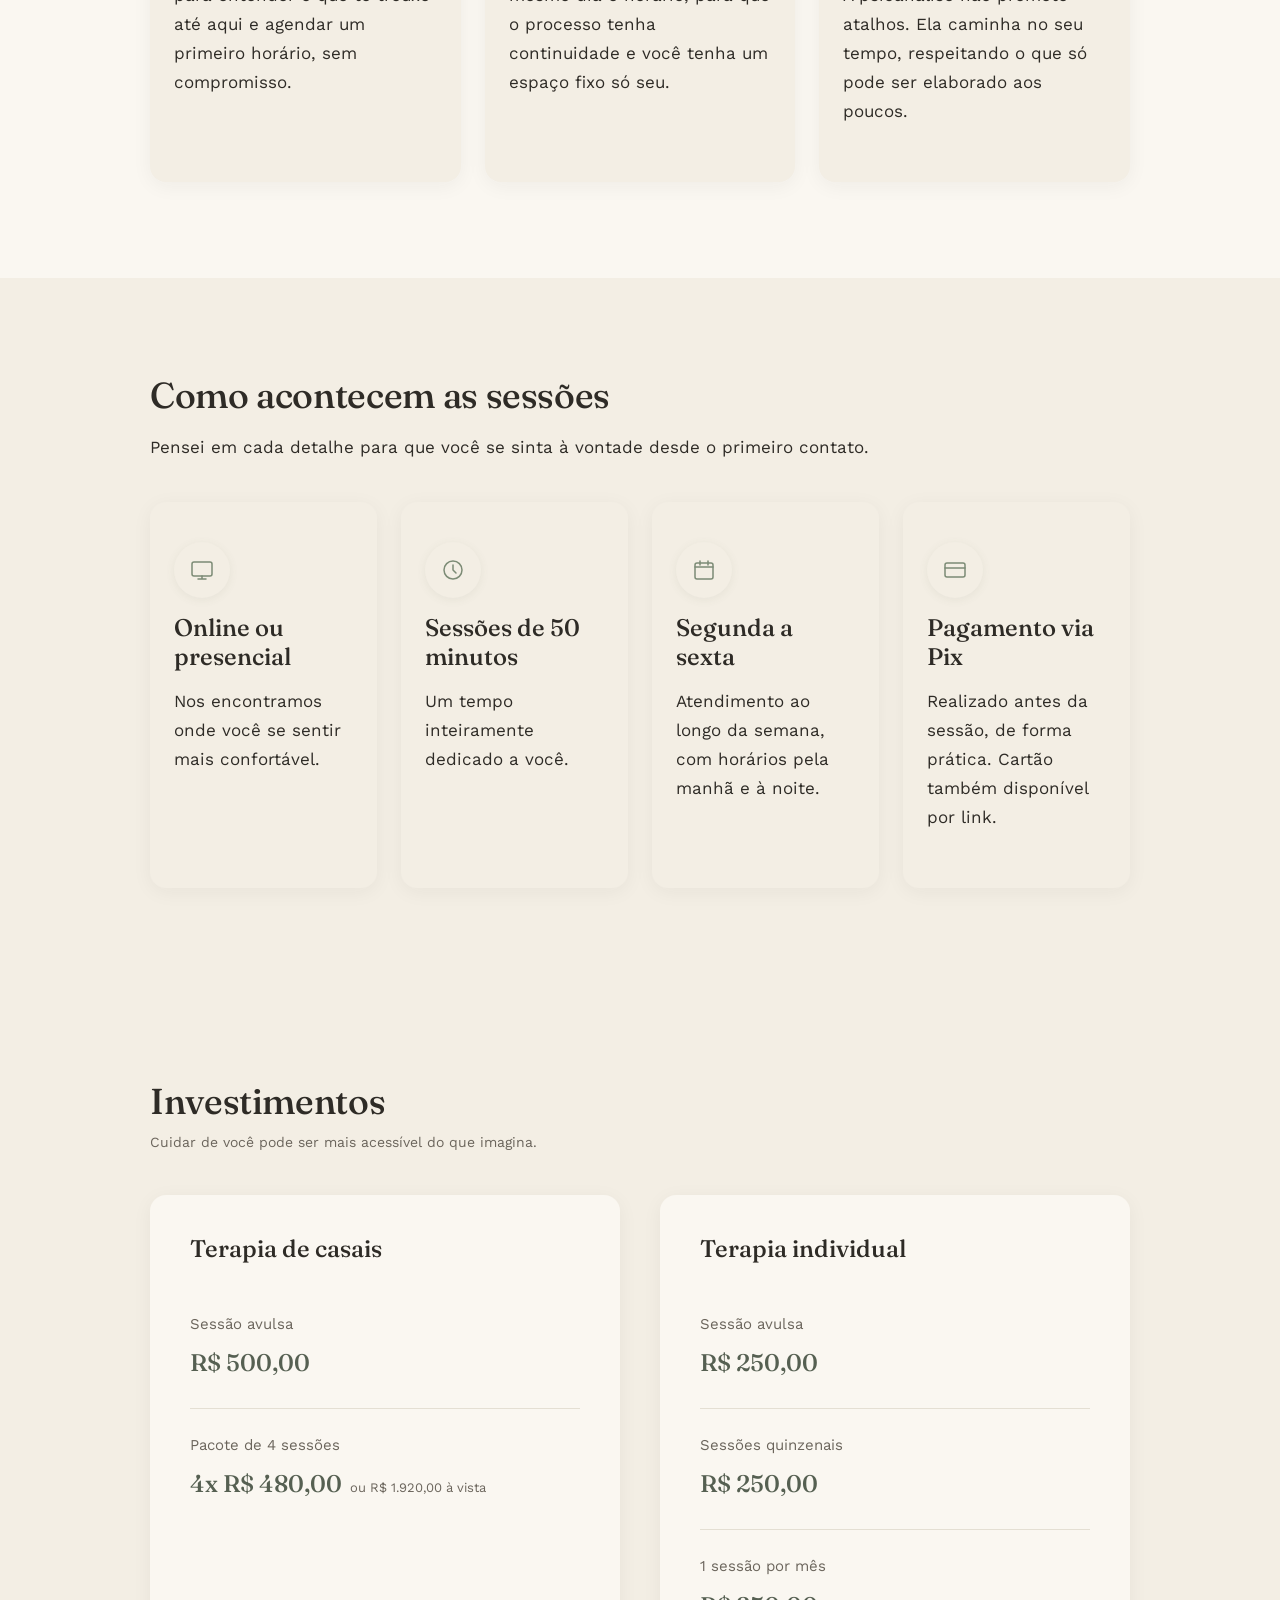
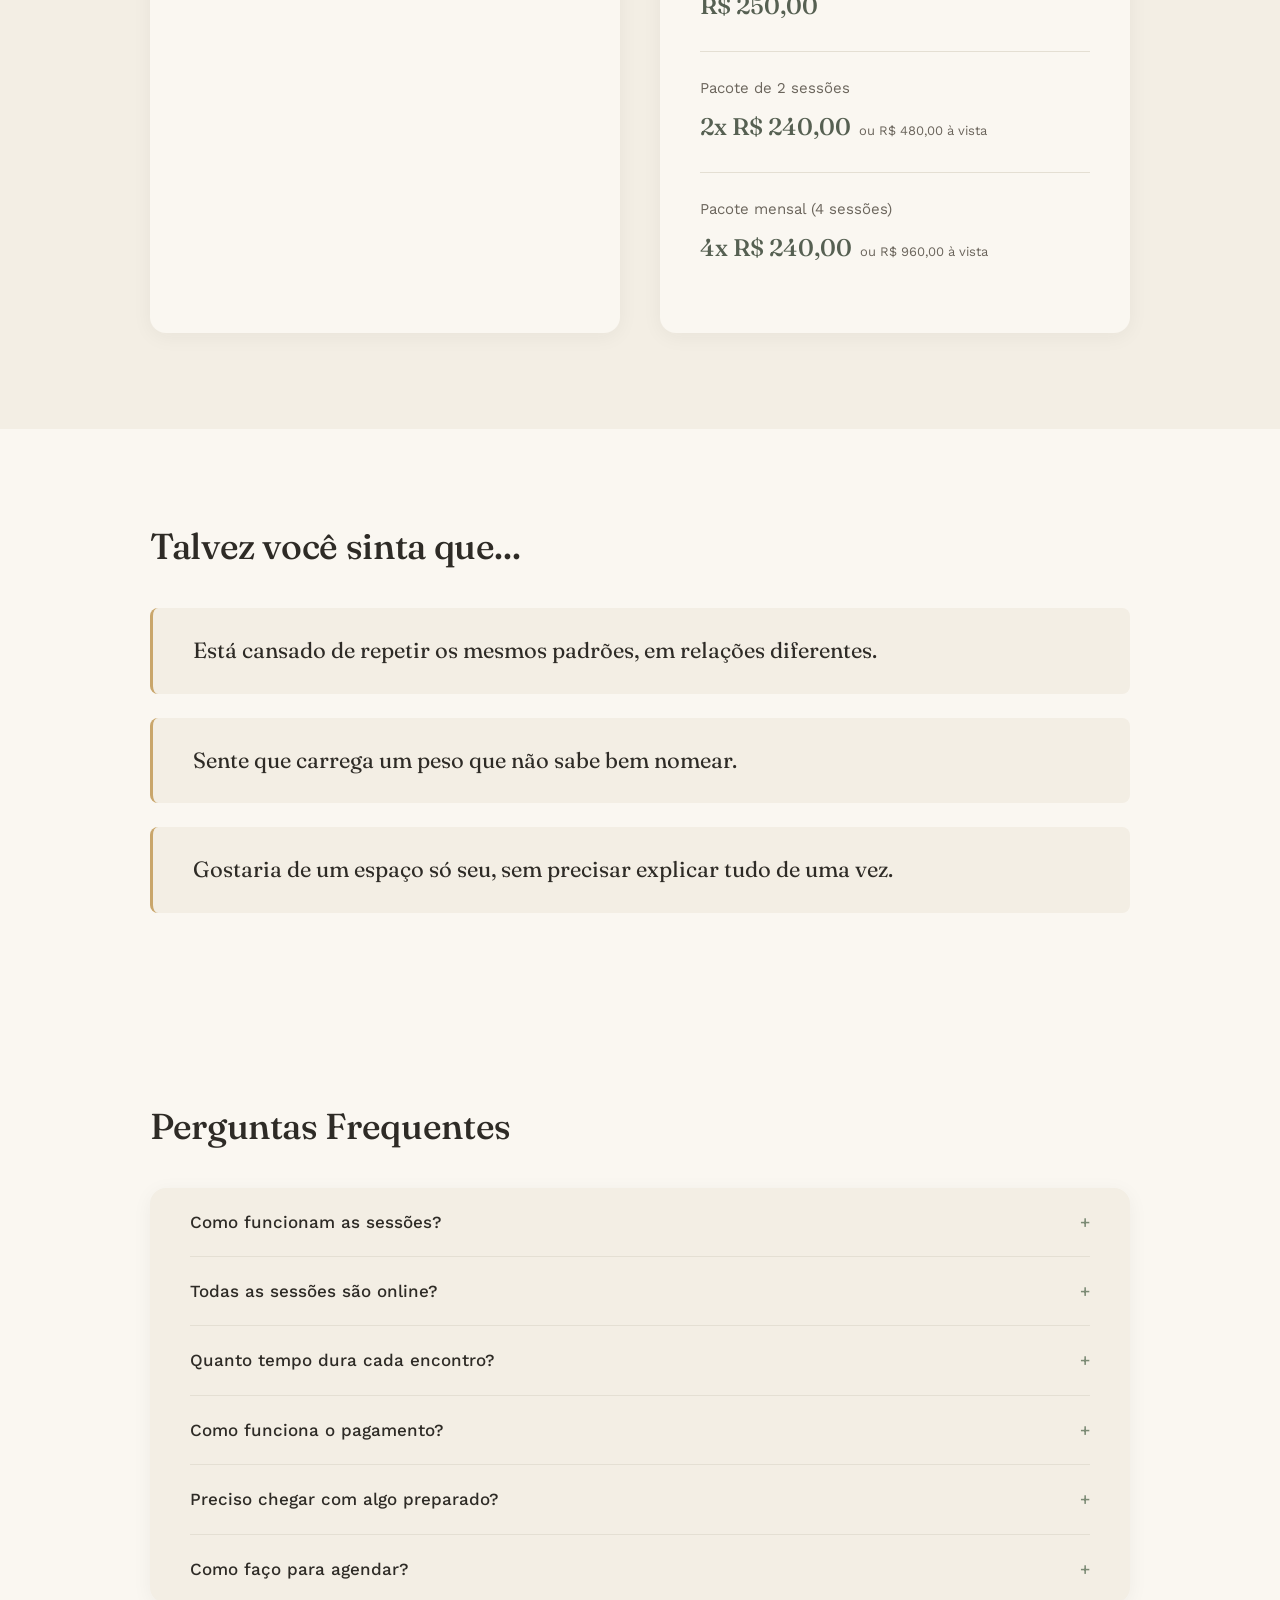
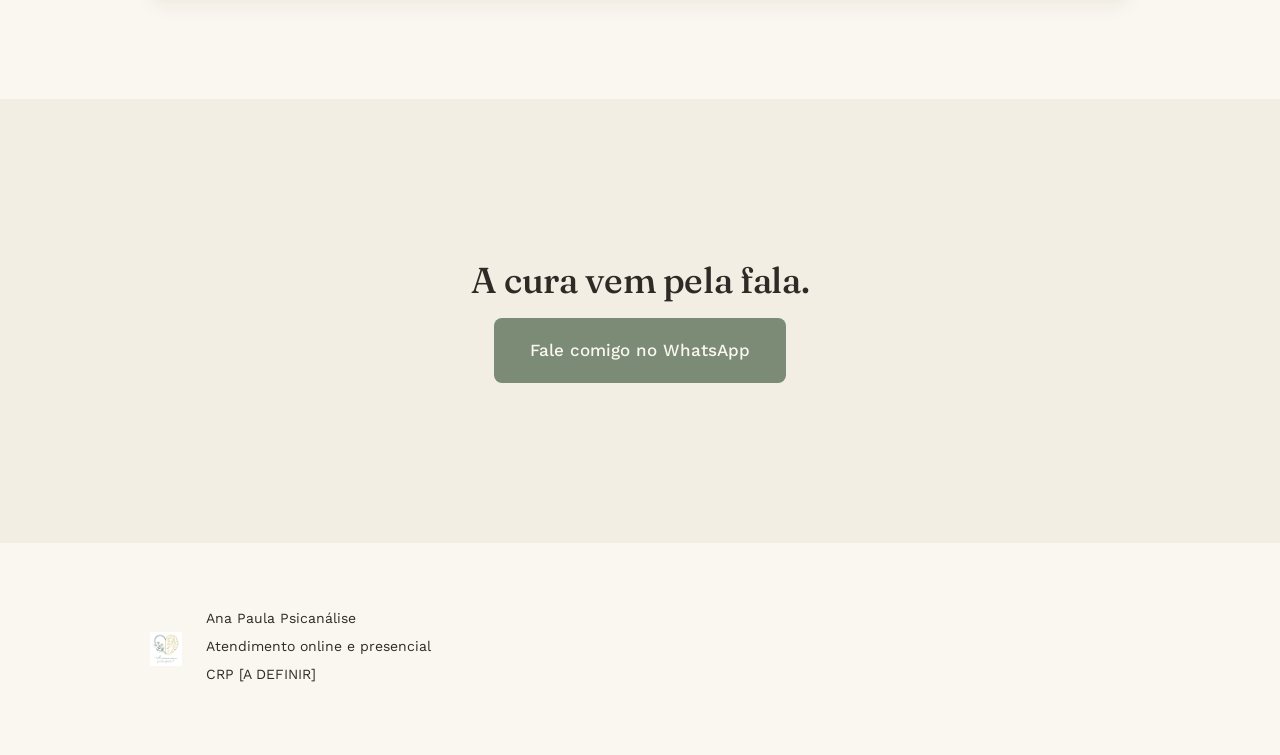
==== commit 352c42d0: "Revise content and structure in index.html Updated various sections of the HTML to improve clarity a" ====
--- a/index.html
+++ b/index.html
@@ -62,7 +62,7 @@
       <ul class="nav-list" id="nav-list">
         <li><a href="#sobre">Sobre</a></li>
         <li><a href="#como-funciona">Como funciona</a></li>
-        <li><a href="#valores">Valores</a></li>
+        <li><a href="#valores">Investimentos</a></li>
         <li><a href="#faq">Perguntas</a></li>
       </ul>
     </nav>
@@ -78,21 +78,71 @@
         <img src="/ana-paula-foto.png" alt="Ana Paula, psicanalista clínica, sorrindo, de jaleco branco" width="560" height="709">
       </figure>
       <div class="hero-copy reveal">
-        <h1 id="hero-heading">Um espaço para você se ouvir.</h1>
-        <p class="hero-subheadline">Psicanálise clínica, para quem sente que já é hora de colocar em palavras o que pesa.</p>
-        <a href="#convite" class="btn btn-primary">Fale comigo</a>
-      </div>
+        <span class="hero-badge">
+          <svg viewBox="0 0 24 24" width="18" height="18" fill="none" stroke="currentColor" stroke-width="1.5" stroke-linecap="round" stroke-linejoin="round" aria-hidden="true"><rect x="2" y="4" width="20" height="14" rx="2"/><path d="M8 21h8M12 18v3"/></svg>
+          Atendimento Online e Presencial
+        </span>
+        <h1 id="hero-heading">Ana Paula <span class="hero-divider">|</span><br><span class="hero-title-accent">Psicanalista Clínica</span></h1>
+        <p class="hero-quote">"A cura vem pela fala."</p>
+        <p class="hero-subheadline">Se você sente que precisa de um espaço só seu para falar, respirar e se compreender — eu posso te acompanhar nesse caminho.</p>
+        <a href="#convite" class="btn btn-primary">
+          <svg viewBox="0 0 24 24" width="18" height="18" fill="none" stroke="currentColor" stroke-width="1.8" stroke-linecap="round" stroke-linejoin="round" aria-hidden="true" style="vertical-align:-3px;margin-right:8px;"><path d="M6.6 10.8c1.4 2.8 3.8 5.2 6.6 6.6l2.2-2.2c.3-.3.7-.4 1-.2 1.1.4 2.3.6 3.6.6.6 0 1 .4 1 1V20c0 .6-.4 1-1 1C10.6 21 3 13.4 3 4c0-.6.4-1 1-1h3.4c.6 0 1 .4 1 1 0 1.3.2 2.5.6 3.6.1.3 0 .7-.2 1L6.6 10.8Z"/></svg>Conversar pelo WhatsApp
+        </a>
+      </div>
+    </div>
+  </section>
+
+  <section class="section section-intro" aria-labelledby="intro-heading">
+    <div class="container intro-inner">
+      <span class="intro-icon reveal" aria-hidden="true"><svg viewBox="0 0 24 24" width="28" height="28" fill="none" stroke="currentColor" stroke-width="1.5" stroke-linecap="round" stroke-linejoin="round"><path d="M4 20c8 0 14-6 14-14 0 0-14 0-14 14Z"/><path d="M4 20c0-6 3-10 8-12"/></svg></span>
+      <h2 id="intro-heading" class="reveal">Sobre o nosso encontro</h2>
+      <p class="intro-text reveal">Aqui, você encontra um espaço seguro para <strong>falar, sentir e compreender</strong> aquilo que muitas vezes carregamos em silêncio. Conduzo cada sessão com <strong>escuta ética e presença atenta</strong>, respeitando o seu tempo e caminhando ao seu lado em busca de uma consciência emocional mais profunda.</p>
     </div>
   </section>
 
   <section id="sobre" class="section section-sobre" aria-labelledby="sobre-heading">
     <div class="container sobre-inner">
       <figure class="sobre-photo reveal">
-        <img src="/ana-paula-foto.png" alt="Ana Paula, psicanalista clínica" width="480" height="608" loading="lazy">
+        <img src="/ana-paula-foto-sobre.jpg" alt="Ana Paula, psicanalista clínica, olhando pela janela em ambiente acolhedor" width="480" height="714" loading="lazy">
       </figure>
       <div class="sobre-copy reveal">
-        <h2 id="sobre-heading">Sobre mim</h2>
-        <p>Sou Ana Paula, psicanalista clínica. Acredito que a cura vem pela fala — e que, antes de qualquer técnica, o que sustenta um processo terapêutico é a escuta genuína. Meu trabalho é criar um espaço onde você possa falar sem pressa e sem julgamento, no seu tempo.</p>
+        <span class="kicker">Psicanalista clínica</span>
+        <h2 id="sobre-heading">Olá, eu sou a Ana Paula</h2>
+        <p>Acredito que toda dor merece ser ouvida com cuidado. Por isso, dedico minha prática a oferecer um espaço seguro e confidencial, onde você pode se expressar sem pressa, sem julgamento e com a certeza de ser acolhido(a).</p>
+        <p>Meu trabalho é guiado pela escuta sensível e pela presença genuína — quero te ajudar a se conhecer melhor, dar nome ao que sente e encontrar caminhos mais leves para viver suas questões.</p>
+        <div class="facts-block">
+          <p><strong>Abordagem:</strong> Psicanálise Clínica</p>
+          <p><strong>Atendimento:</strong> Online e presencial — adultos</p>
+        </div>
+      </div>
+    </div>
+  </section>
+
+
+  <section id="diferenciais" class="section section-diferenciais" aria-labelledby="diferenciais-heading">
+    <div class="container">
+      <h2 id="diferenciais-heading" class="reveal">O que você encontra no meu atendimento</h2>
+      <div class="cards-grid">
+        <div class="step reveal">
+          <span class="step-icon"><span class="icon-badge" aria-hidden="true"><svg viewBox="0 0 24 24" width="24" height="24" fill="none" stroke="currentColor" stroke-width="1.5" stroke-linecap="round" stroke-linejoin="round"><path d="M2 12s3.5-7 10-7 10 7 10 7-3.5 7-10 7-10-7-10-7Z"/><circle cx="12" cy="12" r="3"/></svg></span></span>
+          <h3>Escuta ética e presente</h3>
+          <p>Recebo cada palavra sua com respeito, sem pressa e sem julgamento.</p>
+        </div>
+        <div class="step reveal">
+          <span class="step-icon"><span class="icon-badge" aria-hidden="true"><svg viewBox="0 0 24 24" width="24" height="24" fill="none" stroke="currentColor" stroke-width="1.5" stroke-linecap="round" stroke-linejoin="round"><path d="M11 14c-1.5-1.5-4-3-6-1.5s-1 4 1 6l6 5 6-5c2-2 3-4.5 1-6s-4.5 0-6 1.5Z" transform="scale(0.8) translate(3,2)"/><path d="M4 14c1-1 3-2 5-1"/></svg></span></span>
+          <h3>Ambiente acolhedor</h3>
+          <p>Construímos juntos um espaço onde você pode se expressar com liberdade.</p>
+        </div>
+        <div class="step reveal">
+          <span class="step-icon"><span class="icon-badge" aria-hidden="true"><svg viewBox="0 0 24 24" width="24" height="24" fill="none" stroke="currentColor" stroke-width="1.5" stroke-linecap="round" stroke-linejoin="round"><path d="M12 3l7 3v6c0 4.5-3 7.5-7 9-4-1.5-7-4.5-7-9V6l7-3Z"/></svg></span></span>
+          <h3>Cuidado sensível</h3>
+          <p>Caminho ao seu lado com atenção e delicadeza em cada etapa.</p>
+        </div>
+        <div class="step reveal">
+          <span class="step-icon"><span class="icon-badge" aria-hidden="true"><svg viewBox="0 0 24 24" width="24" height="24" fill="none" stroke="currentColor" stroke-width="1.5" stroke-linecap="round" stroke-linejoin="round"><path d="M12 21s-7-4.5-9.5-9C1 8.5 2.5 5 6 5c2 0 3.5 1.2 4 2.5C10.5 6.2 12 5 14 5c3.5 0 5 3.5 3.5 7-2.5 4.5-9.5 9-9.5 9Z"/></svg></span></span>
+          <h3>Compreensão profunda</h3>
+          <p>Olho além da superfície para te ajudar a chegar no que realmente importa.</p>
+        </div>
       </div>
     </div>
   </section>
@@ -121,37 +171,85 @@
   </section>
 
   <section id="sessoes" class="section section-sessoes" aria-labelledby="sessoes-heading">
-    <div class="container sessoes-inner">
-      <div class="sessoes-copy reveal">
-        <h2 id="sessoes-heading">Como acontecem as sessões</h2>
-        <p>Sessões de 50 minutos, semanais, no formato online ou presencial — o que fizer mais sentido para você. O importante é que seja um horário que caiba na sua rotina, com constância.</p>
-      </div>
-      <span class="sessoes-icon reveal"><span class="icon-badge" aria-hidden="true"><svg viewBox="0 0 24 24" width="24" height="24" fill="none" stroke="currentColor" stroke-width="1.5" stroke-linecap="round" stroke-linejoin="round"><circle cx="12" cy="12" r="9"/><path d="M12 7v5l3 3"/></svg></span></span>
+    <div class="container">
+      <h2 id="sessoes-heading" class="reveal">Como acontecem as sessões</h2>
+      <p class="reveal">Pensei em cada detalhe para que você se sinta à vontade desde o primeiro contato.</p>
+      <div class="cards-grid">
+        <div class="step reveal">
+          <span class="step-icon"><span class="icon-badge" aria-hidden="true"><svg viewBox="0 0 24 24" width="24" height="24" fill="none" stroke="currentColor" stroke-width="1.5" stroke-linecap="round" stroke-linejoin="round"><rect x="2" y="4" width="20" height="14" rx="2"/><path d="M8 21h8M12 18v3"/></svg></span></span>
+          <h3>Online ou presencial</h3>
+          <p>Nos encontramos onde você se sentir mais confortável.</p>
+        </div>
+        <div class="step reveal">
+          <span class="step-icon"><span class="icon-badge" aria-hidden="true"><svg viewBox="0 0 24 24" width="24" height="24" fill="none" stroke="currentColor" stroke-width="1.5" stroke-linecap="round" stroke-linejoin="round"><circle cx="12" cy="12" r="9"/><path d="M12 7v5l3 3"/></svg></span></span>
+          <h3>Sessões de 50 minutos</h3>
+          <p>Um tempo inteiramente dedicado a você.</p>
+        </div>
+        <div class="step reveal">
+          <span class="step-icon"><span class="icon-badge" aria-hidden="true"><svg viewBox="0 0 24 24" width="24" height="24" fill="none" stroke="currentColor" stroke-width="1.5" stroke-linecap="round" stroke-linejoin="round"><path d="M16 3v4M8 3v4M3 9h18"/><rect x="3" y="5" width="18" height="16" rx="2"/></svg></span></span>
+          <h3>Segunda a sexta</h3>
+          <p>Atendimento ao longo da semana, com horários pela manhã e à noite.</p>
+        </div>
+        <div class="step reveal">
+          <span class="step-icon"><span class="icon-badge" aria-hidden="true"><svg viewBox="0 0 24 24" width="24" height="24" fill="none" stroke="currentColor" stroke-width="1.5" stroke-linecap="round" stroke-linejoin="round"><rect x="2" y="5" width="20" height="14" rx="2"/><path d="M2 10h20"/></svg></span></span>
+          <h3>Pagamento via Pix</h3>
+          <p>Realizado antes da sessão, de forma prática. Cartão também disponível por link.</p>
+        </div>
+      </div>
     </div>
   </section>
 
   <section id="valores" class="section section-valores" aria-labelledby="valores-heading">
     <div class="container">
-      <h2 id="valores-heading" class="reveal">Valores</h2>
+      <h2 id="valores-heading" class="reveal">Investimentos</h2>
+      <p class="valores-subtitle reveal">Cuidar de você pode ser mais acessível do que imagina.</p>
       <div class="valores-grid">
         <div class="valores-card reveal">
           <h3>Terapia de casais</h3>
           <ul class="valores-list">
-            <li><span>Sessão avulsa</span><strong>R$ 500,00</strong></li>
-            <li><span>Pacote de 4 sessões</span><strong>R$ 1.920,00</strong></li>
+            <li>
+              <span class="valor-label">Sessão avulsa</span>
+              <span class="valor-price"><strong>R$ 500,00</strong></span>
+            </li>
+            <li>
+              <span class="valor-label">Pacote de 4 sessões</span>
+              <span class="valor-price">
+                <strong>4x R$ 480,00</strong>
+                <em>ou R$ 1.920,00 à vista</em>
+              </span>
+            </li>
           </ul>
-          <p class="valores-note">R$ 480,00 por sessão no pacote de 4.</p>
         </div>
         <div class="valores-card reveal">
           <h3>Terapia individual</h3>
           <ul class="valores-list">
-            <li><span>Sessão avulsa</span><strong>R$ 250,00</strong></li>
-            <li><span>Sessões quinzenais</span><strong>R$ 250,00</strong></li>
-            <li><span>Pacote de 2 sessões</span><strong>R$ 480,00</strong></li>
-            <li><span>1 sessão por mês</span><strong>R$ 250,00</strong></li>
-            <li><span>Pacote mensal (4 sessões)</span><strong>R$ 960,00</strong></li>
+            <li>
+              <span class="valor-label">Sessão avulsa</span>
+              <span class="valor-price"><strong>R$ 250,00</strong></span>
+            </li>
+            <li>
+              <span class="valor-label">Sessões quinzenais</span>
+              <span class="valor-price"><strong>R$ 250,00</strong></span>
+            </li>
+            <li>
+              <span class="valor-label">1 sessão por mês</span>
+              <span class="valor-price"><strong>R$ 250,00</strong></span>
+            </li>
+            <li>
+              <span class="valor-label">Pacote de 2 sessões</span>
+              <span class="valor-price">
+                <strong>2x R$ 240,00</strong>
+                <em>ou R$ 480,00 à vista</em>
+              </span>
+            </li>
+            <li>
+              <span class="valor-label">Pacote mensal (4 sessões)</span>
+              <span class="valor-price">
+                <strong>4x R$ 240,00</strong>
+                <em>ou R$ 960,00 à vista</em>
+              </span>
+            </li>
           </ul>
-          <p class="valores-note">R$ 240,00 por sessão nos pacotes.</p>
         </div>
       </div>
     </div>
@@ -170,50 +268,72 @@
 
   <section id="faq" class="section section-faq" aria-labelledby="faq-heading">
     <div class="container">
-      <h2 id="faq-heading" class="reveal">Perguntas que talvez você tenha</h2>
+      <h2 id="faq-heading" class="reveal">Perguntas Frequentes</h2>
       <div class="accordion reveal">
         <div class="accordion-item">
           <h3>
             <button class="accordion-trigger" aria-expanded="false" aria-controls="faq-1">
-              Qual o valor da sessão?
+              Como funcionam as sessões?
               <span class="accordion-icon" aria-hidden="true">+</span>
             </button>
           </h3>
           <div id="faq-1" class="accordion-panel" hidden>
-            <p>Você confere os valores completos (individual e casais) na seção "Valores", logo acima.</p>
+            <p>Conversamos por mensagem para entender o que te trouxe até aqui, agendamos um horário e seguimos em encontros semanais, no seu tempo.</p>
           </div>
         </div>
         <div class="accordion-item">
           <h3>
             <button class="accordion-trigger" aria-expanded="false" aria-controls="faq-2">
-              As sessões são online ou presenciais?
+              Todas as sessões são online?
               <span class="accordion-icon" aria-hidden="true">+</span>
             </button>
           </h3>
           <div id="faq-2" class="accordion-panel" hidden>
-            <p>Ambas as opções estão disponíveis. Você escolhe o formato que for mais confortável para o seu momento.</p>
+            <p>Não — você escolhe entre online ou presencial, o que for mais confortável para o seu momento.</p>
           </div>
         </div>
         <div class="accordion-item">
           <h3>
             <button class="accordion-trigger" aria-expanded="false" aria-controls="faq-3">
-              Quanto tempo dura o processo?
+              Quanto tempo dura cada encontro?
               <span class="accordion-icon" aria-hidden="true">+</span>
             </button>
           </h3>
           <div id="faq-3" class="accordion-panel" hidden>
-            <p>Não há um prazo fixo. A psicanálise respeita o tempo de cada pessoa — conversamos sobre isso ao longo do caminho.</p>
+            <p>Cada sessão dura 50 minutos, inteiramente dedicados a você.</p>
           </div>
         </div>
         <div class="accordion-item">
           <h3>
             <button class="accordion-trigger" aria-expanded="false" aria-controls="faq-4">
-              E se eu nunca fiz terapia antes?
+              Como funciona o pagamento?
               <span class="accordion-icon" aria-hidden="true">+</span>
             </button>
           </h3>
           <div id="faq-4" class="accordion-panel" hidden>
-            <p>Sem problema. Não é preciso saber por onde começar — isso a gente descobre junto, na primeira conversa.</p>
+            <p>O pagamento é feito via Pix antes da sessão; cartão de crédito também está disponível por link. Os valores completos estão na seção Investimentos.</p>
+          </div>
+        </div>
+        <div class="accordion-item">
+          <h3>
+            <button class="accordion-trigger" aria-expanded="false" aria-controls="faq-5">
+              Preciso chegar com algo preparado?
+              <span class="accordion-icon" aria-hidden="true">+</span>
+            </button>
+          </h3>
+          <div id="faq-5" class="accordion-panel" hidden>
+            <p>Não. Não é preciso saber por onde começar — isso a gente descobre junto, na primeira conversa.</p>
+          </div>
+        </div>
+        <div class="accordion-item">
+          <h3>
+            <button class="accordion-trigger" aria-expanded="false" aria-controls="faq-6">
+              Como faço para agendar?
+              <span class="accordion-icon" aria-hidden="true">+</span>
+            </button>
+          </h3>
+          <div id="faq-6" class="accordion-panel" hidden>
+            <p>Basta me chamar no WhatsApp — conversamos e encontramos juntos o melhor horário para você.</p>
           </div>
         </div>
       </div>
@@ -222,7 +342,7 @@
 
   <section id="convite" class="section section-convite" aria-labelledby="convite-heading">
     <div class="container">
-      <h2 id="convite-heading" class="reveal">Se fizer sentido para você, me chame.</h2>
+      <h2 id="convite-heading" class="reveal">A cura vem pela fala.</h2>
       <a href="https://wa.me/5511976975546" class="btn btn-primary btn-large reveal" rel="noopener" target="_blank">
         Fale comigo no WhatsApp
       </a>
--- a/styles.css
+++ b/styles.css
@@ -62,7 +62,57 @@
 h3 { font-size: clamp(20px, 2.5vw, 24px); }
 
 p { margin: 0 0 var(--space-s); color: var(--color-text); }
-.hero-subheadline, .sessoes-copy p { color: var(--color-text-muted); }
+.kicker {
+  display: inline-block;
+  font-size: 13px;
+  font-weight: 500;
+  letter-spacing: 0.08em;
+  text-transform: uppercase;
+  color: var(--color-primary);
+  margin-bottom: var(--space-xs);
+}
+.facts-block {
+  margin-top: var(--space-m);
+  padding-left: var(--space-m);
+  border-left: 2px solid var(--color-divider);
+}
+.facts-block p { margin: 0 0 6px; font-size: 15px; }
+.facts-block p:last-child { margin-bottom: 0; }
+
+.hero-badge {
+  display: inline-flex;
+  align-items: center;
+  gap: 8px;
+  background: var(--color-surface);
+  color: var(--color-primary-dark);
+  font-size: 14px;
+  font-weight: 500;
+  padding: 8px 16px;
+  border-radius: 999px;
+  margin-bottom: var(--space-m);
+}
+.hero-divider { color: var(--color-divider); font-weight: 300; }
+.hero-title-accent { color: var(--color-primary); }
+.hero-quote {
+  font-family: var(--font-display);
+  font-style: italic;
+  font-size: 20px;
+  color: var(--color-text-muted);
+  margin-top: var(--space-s);
+}
+.hero-subheadline { color: var(--color-text-muted); }
+
+.section-intro { text-align: center; }
+.intro-inner { max-width: 640px; margin-inline: auto; }
+.intro-icon {
+  display: inline-flex;
+  align-items: center;
+  justify-content: center;
+  color: var(--color-primary);
+  margin-bottom: var(--space-s);
+}
+.intro-text { color: var(--color-text-muted); }
+.intro-text strong { color: var(--color-text); font-weight: 500; }
 
 img { max-width: 100%; height: auto; display: block; }
 
@@ -220,12 +270,15 @@
 .btn-large { padding: 18px 36px; font-size: 17px; }
 
 /* --- Seções --- */
-.section { padding-block: var(--space-xxl); }
+.section { padding-block: var(--space-xl); }
+@media (min-width: 768px) {
+  .section { padding-block: var(--space-xxl); }
+}
 .section-hero, .section-convite {
-  padding-block: var(--space-xxxl);
-  min-height: 80vh;
-  display: flex;
-  align-items: center;
+  padding-block: var(--space-xxl);
+}
+@media (min-width: 768px) {
+  .section-hero, .section-convite { padding-block: var(--space-xxxl); }
 }
 .section-convite {
   text-align: center;
@@ -242,7 +295,23 @@
 @media (min-width: 768px) {
   .hero-inner { grid-template-columns: 5fr 7fr; gap: var(--space-xl); }
 }
-.hero-photo img { border-radius: 12px; }
+.hero-photo { position: relative; }
+.hero-photo::before {
+  content: '';
+  position: absolute;
+  top: -24px;
+  left: -24px;
+  right: 24px;
+  bottom: 24px;
+  background: var(--color-surface);
+  border-radius: 24px;
+  z-index: 0;
+}
+.hero-photo img {
+  position: relative;
+  border-radius: 16px;
+  box-shadow: 0 16px 40px rgba(46, 43, 38, 0.12);
+}
 
 /* --- Sobre --- */
 .sobre-inner {
@@ -254,7 +323,10 @@
 @media (min-width: 768px) {
   .sobre-inner { grid-template-columns: 4fr 8fr; gap: var(--space-xl); }
 }
-.sobre-photo img { border-radius: 12px; }
+.sobre-photo img {
+  border-radius: 16px;
+  box-shadow: 0 16px 40px rgba(46, 43, 38, 0.12);
+}
 
 /* --- Como funciona --- */
 .steps-list {
@@ -268,22 +340,86 @@
 @media (min-width: 768px) {
   .steps-list { grid-template-columns: repeat(3, 1fr); gap: var(--space-m); }
 }
-.step-icon { font-size: 24px; color: var(--color-accent); display: block; margin-bottom: var(--space-xs); }
+.step {
+  background: var(--color-surface);
+  border-radius: 16px;
+  padding: var(--space-l) var(--space-m);
+  box-shadow: 0 4px 20px rgba(46, 43, 38, 0.05);
+}
+.step-icon { display: block; margin-bottom: var(--space-s); }
+.icon-badge {
+  display: inline-flex;
+  align-items: center;
+  justify-content: center;
+  width: 56px;
+  height: 56px;
+  border-radius: 50%;
+  background: var(--color-surface);
+  color: var(--color-primary);
+  box-shadow: 0 2px 10px rgba(86, 96, 82, 0.08);
+}
 
 /* --- Sessões --- */
-.section-sessoes { background: var(--color-surface); }
-.sessoes-inner {
+.cards-grid {
+  margin-top: var(--space-l);
   display: grid;
   grid-template-columns: 1fr;
-  gap: var(--space-l);
-  align-items: center;
-}
-@media (min-width: 768px) {
-  .sessoes-inner { grid-template-columns: 8fr 4fr; }
-}
-.sessoes-icon { font-size: 40px; color: var(--color-primary); justify-self: center; }
+  gap: var(--space-m);
+}
+@media (min-width: 768px) {
+  .cards-grid { grid-template-columns: repeat(2, 1fr); }
+}
+@media (min-width: 1024px) {
+  .cards-grid { grid-template-columns: repeat(4, 1fr); }
+}
+.section-diferenciais { background: var(--color-bg); }
+.section-sessoes { background: var(--color-surface); }
 
 /* --- Para quem é --- */
+.section-valores { background: var(--color-surface); }
+.valores-subtitle { font-size: 14px; color: var(--color-text-muted); margin-top: -8px; }
+.valores-grid {
+  margin-top: var(--space-l);
+  display: grid;
+  grid-template-columns: 1fr;
+  gap: var(--space-m);
+}
+@media (min-width: 768px) {
+  .valores-grid { grid-template-columns: 1fr 1fr; gap: var(--space-l); }
+}
+.valores-card {
+  background: var(--color-bg);
+  border-radius: 16px;
+  padding: var(--space-l);
+  box-shadow: 0 4px 20px rgba(46, 43, 38, 0.05);
+}
+.valores-card h3 { margin-bottom: var(--space-m); }
+.valores-list {
+  list-style: none;
+  margin: 0;
+  padding: 0;
+}
+.valores-list li {
+  display: flex;
+  flex-direction: column;
+  gap: 6px;
+  padding: var(--space-m) 0;
+  border-top: 1px solid var(--color-divider);
+}
+.valores-list li:first-child { border-top: none; }
+.valor-label { color: var(--color-text-muted); font-size: 15px; }
+.valor-price { display: flex; align-items: baseline; flex-wrap: wrap; gap: 8px; }
+.valor-price strong {
+  font-family: var(--font-display);
+  font-size: 24px;
+  font-weight: 500;
+  color: var(--color-primary-dark);
+}
+.valor-price em {
+  font-style: normal;
+  font-size: 13px;
+  color: var(--color-text-muted);
+}
 .identificacao-list {
   list-style: none;
   margin: var(--space-l) 0 0;
@@ -291,12 +427,24 @@
   display: flex;
   flex-direction: column;
   gap: var(--space-m);
+}
+.identificacao-list li {
   font-family: var(--font-display);
   font-size: clamp(18px, 2vw, 22px);
+  background: var(--color-surface);
+  border-left: 3px solid var(--color-accent);
+  border-radius: 8px;
+  padding: var(--space-m) var(--space-l);
 }
 
 /* --- FAQ / Accordion --- */
-.accordion { margin-top: var(--space-l); }
+.accordion {
+  margin-top: var(--space-l);
+  background: var(--color-surface);
+  border-radius: 16px;
+  padding: 0 var(--space-l);
+  box-shadow: 0 4px 20px rgba(46, 43, 38, 0.05);
+}
 .accordion-item + .accordion-item { border-top: 1px solid var(--color-divider); }
 .accordion-item h3 { margin: 0; font-family: var(--font-body); font-weight: 500; font-size: 17px; }
 .accordion-trigger {
@@ -343,3 +491,4 @@
   opacity: 1;
   transform: none;
 }
+
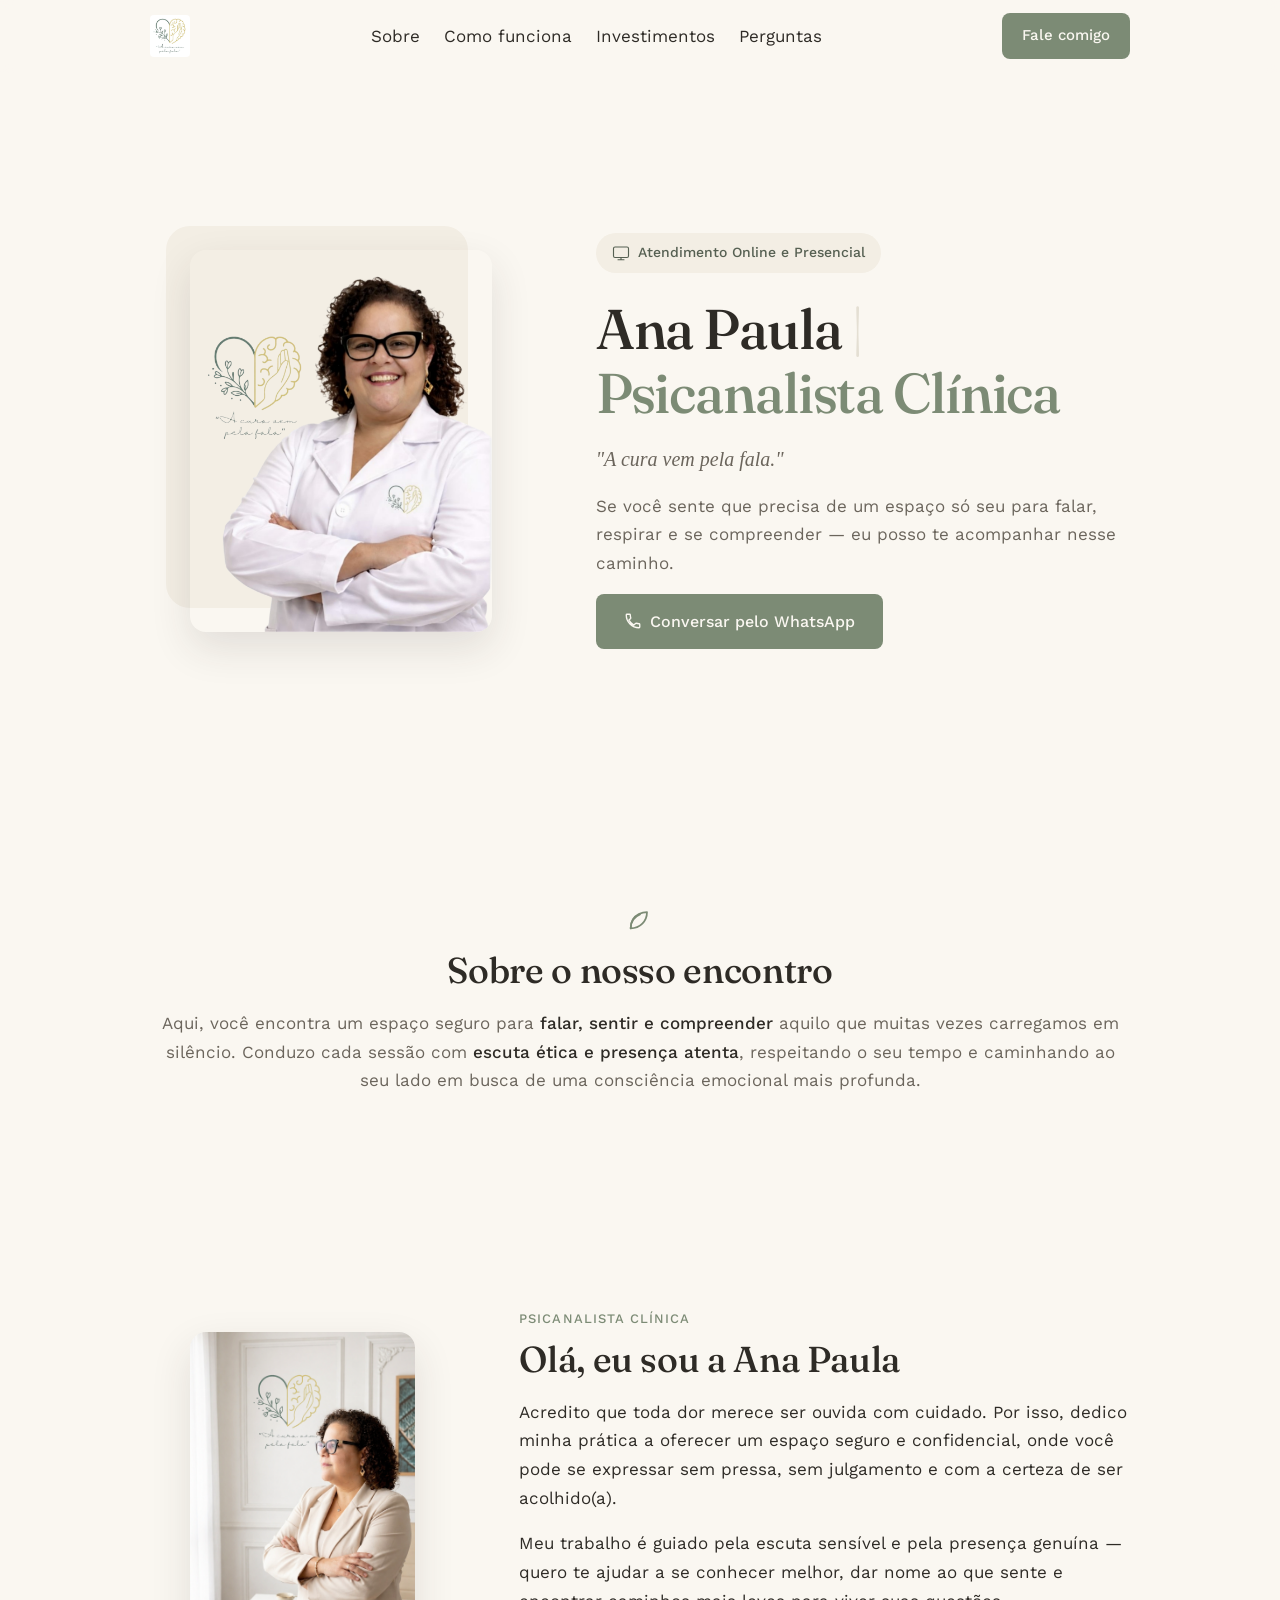
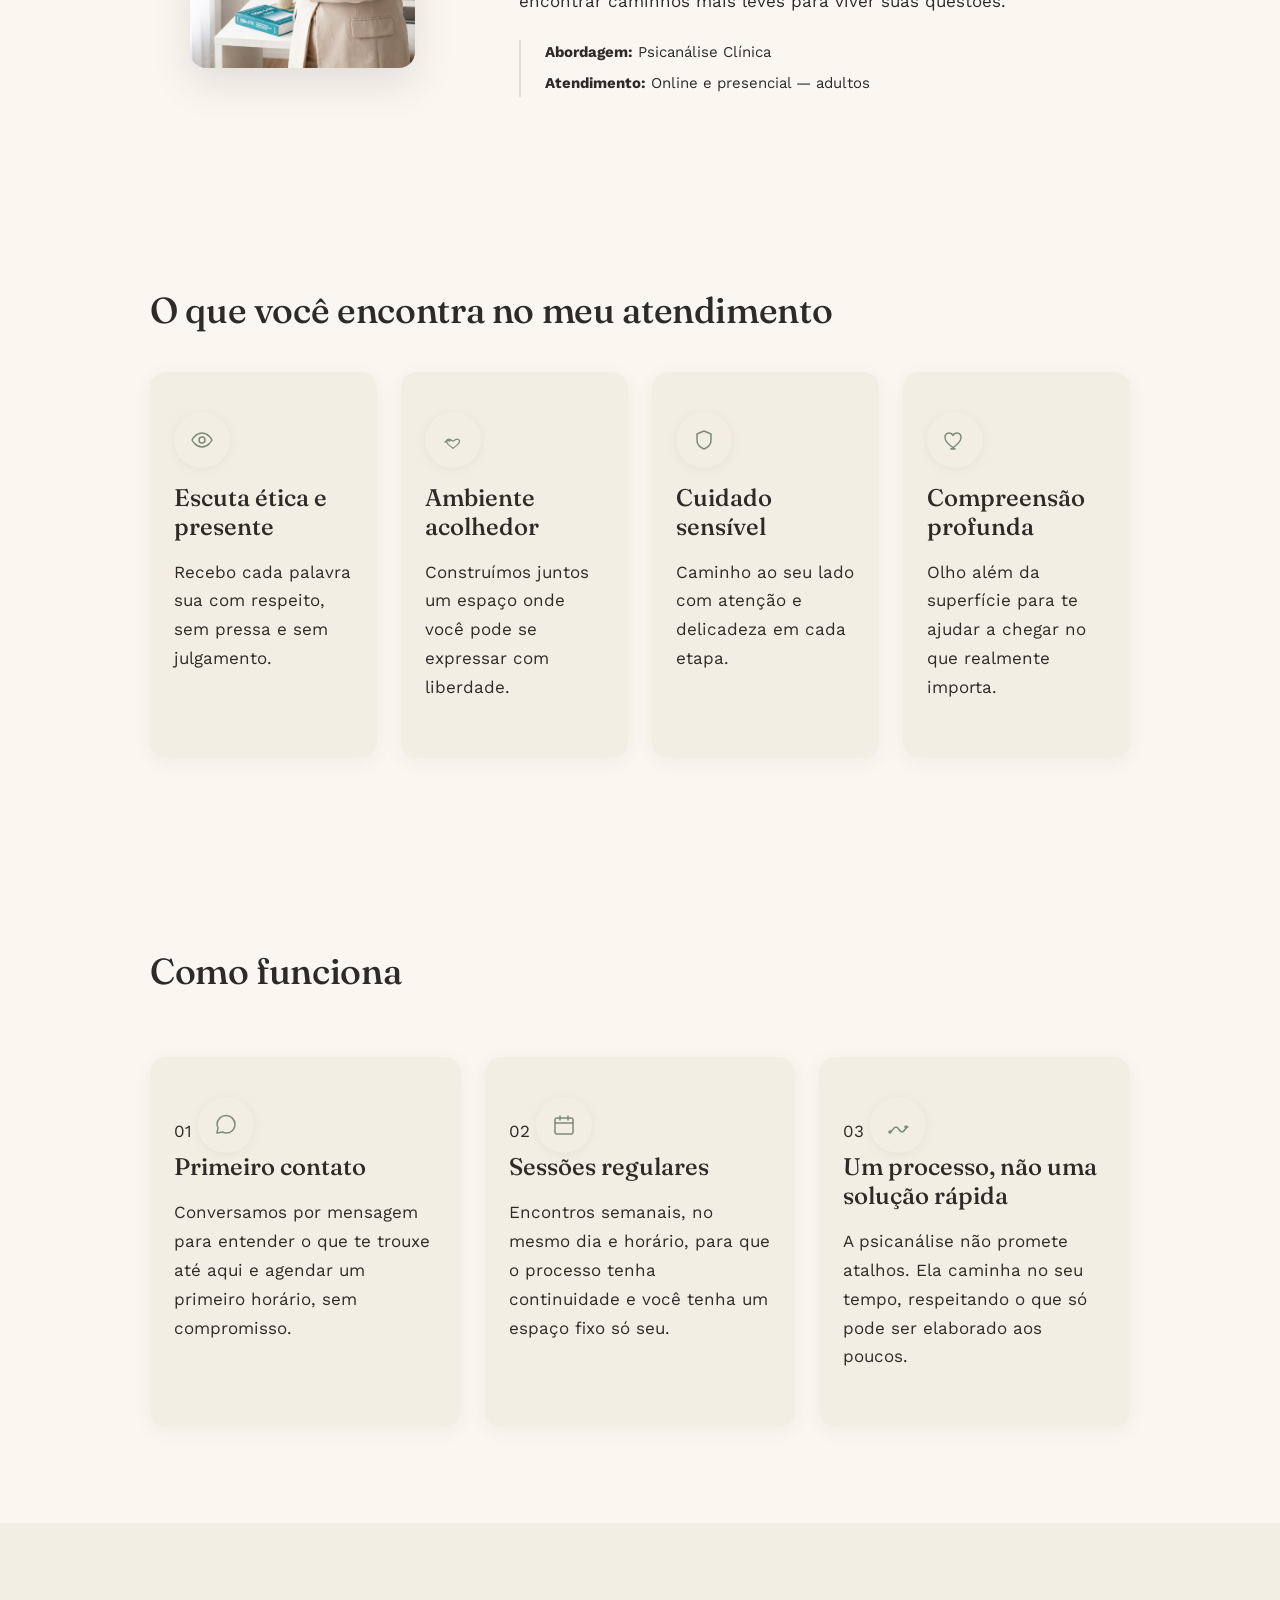
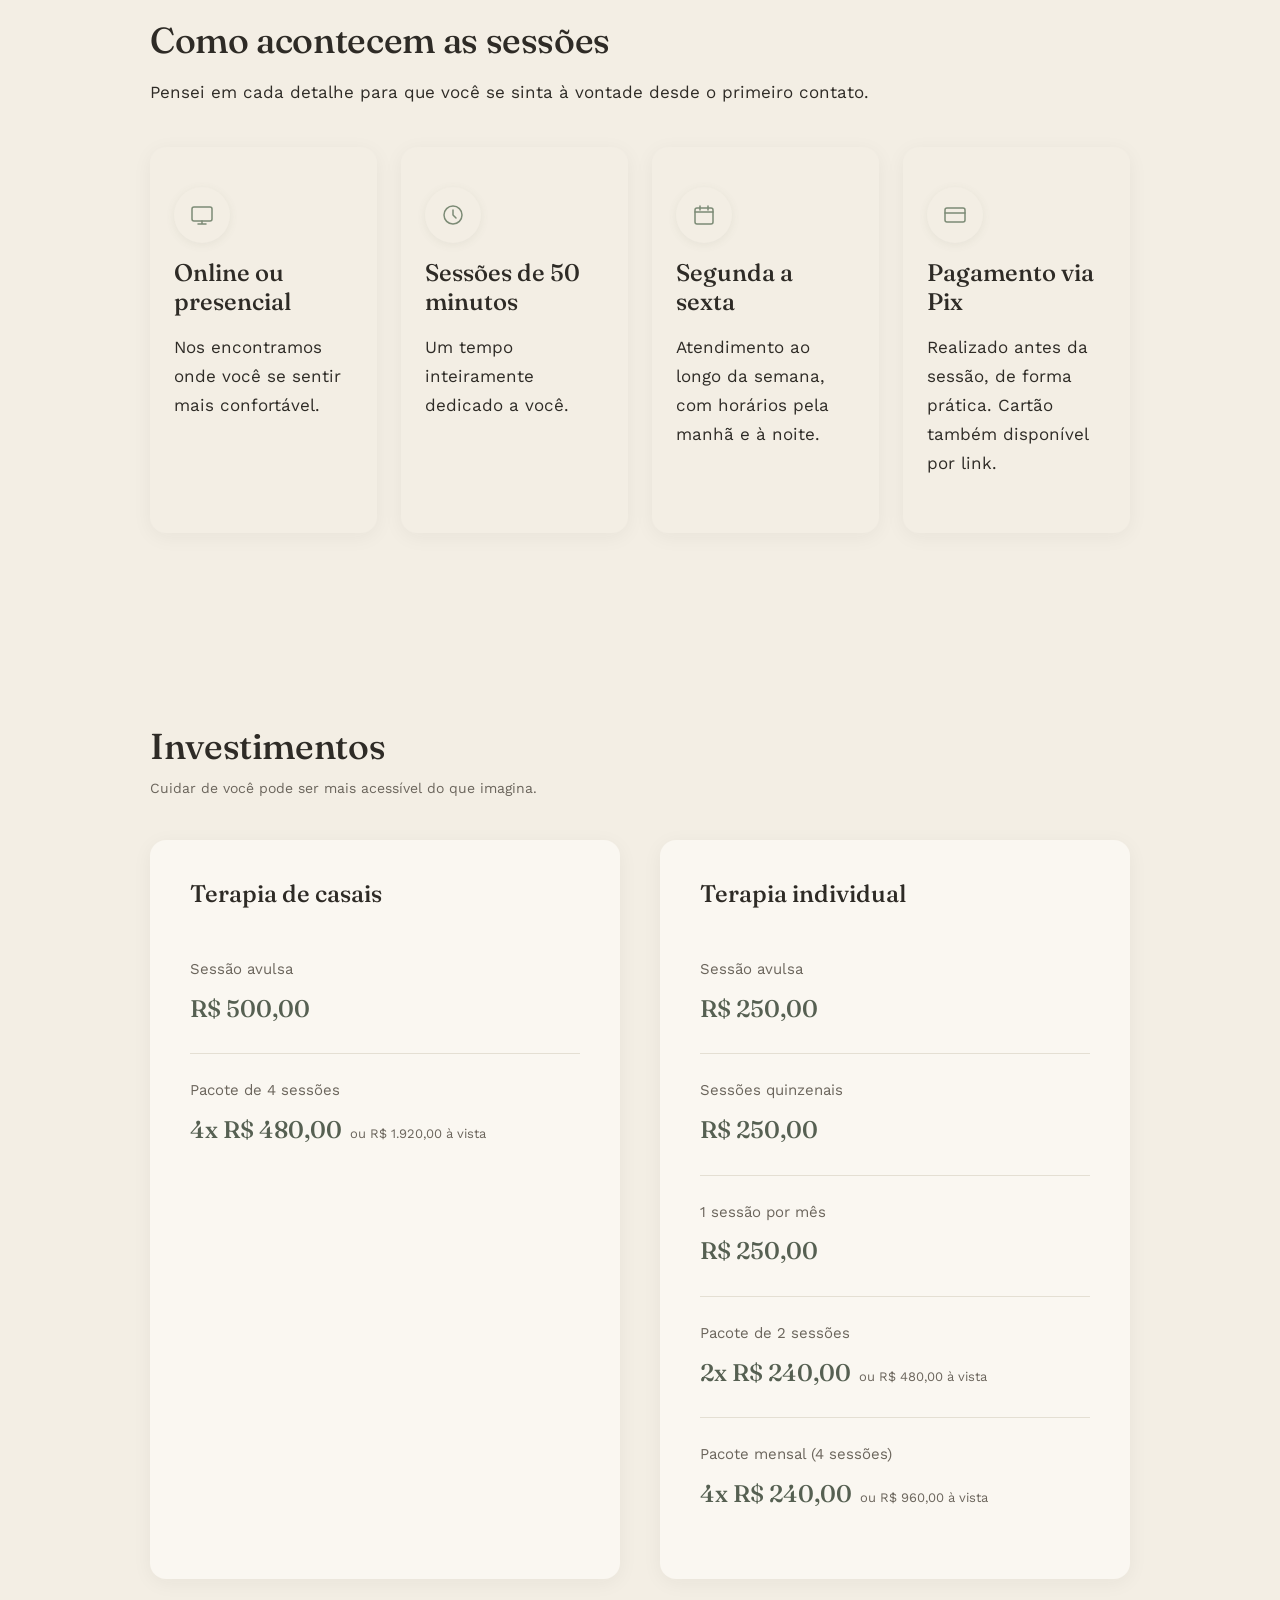
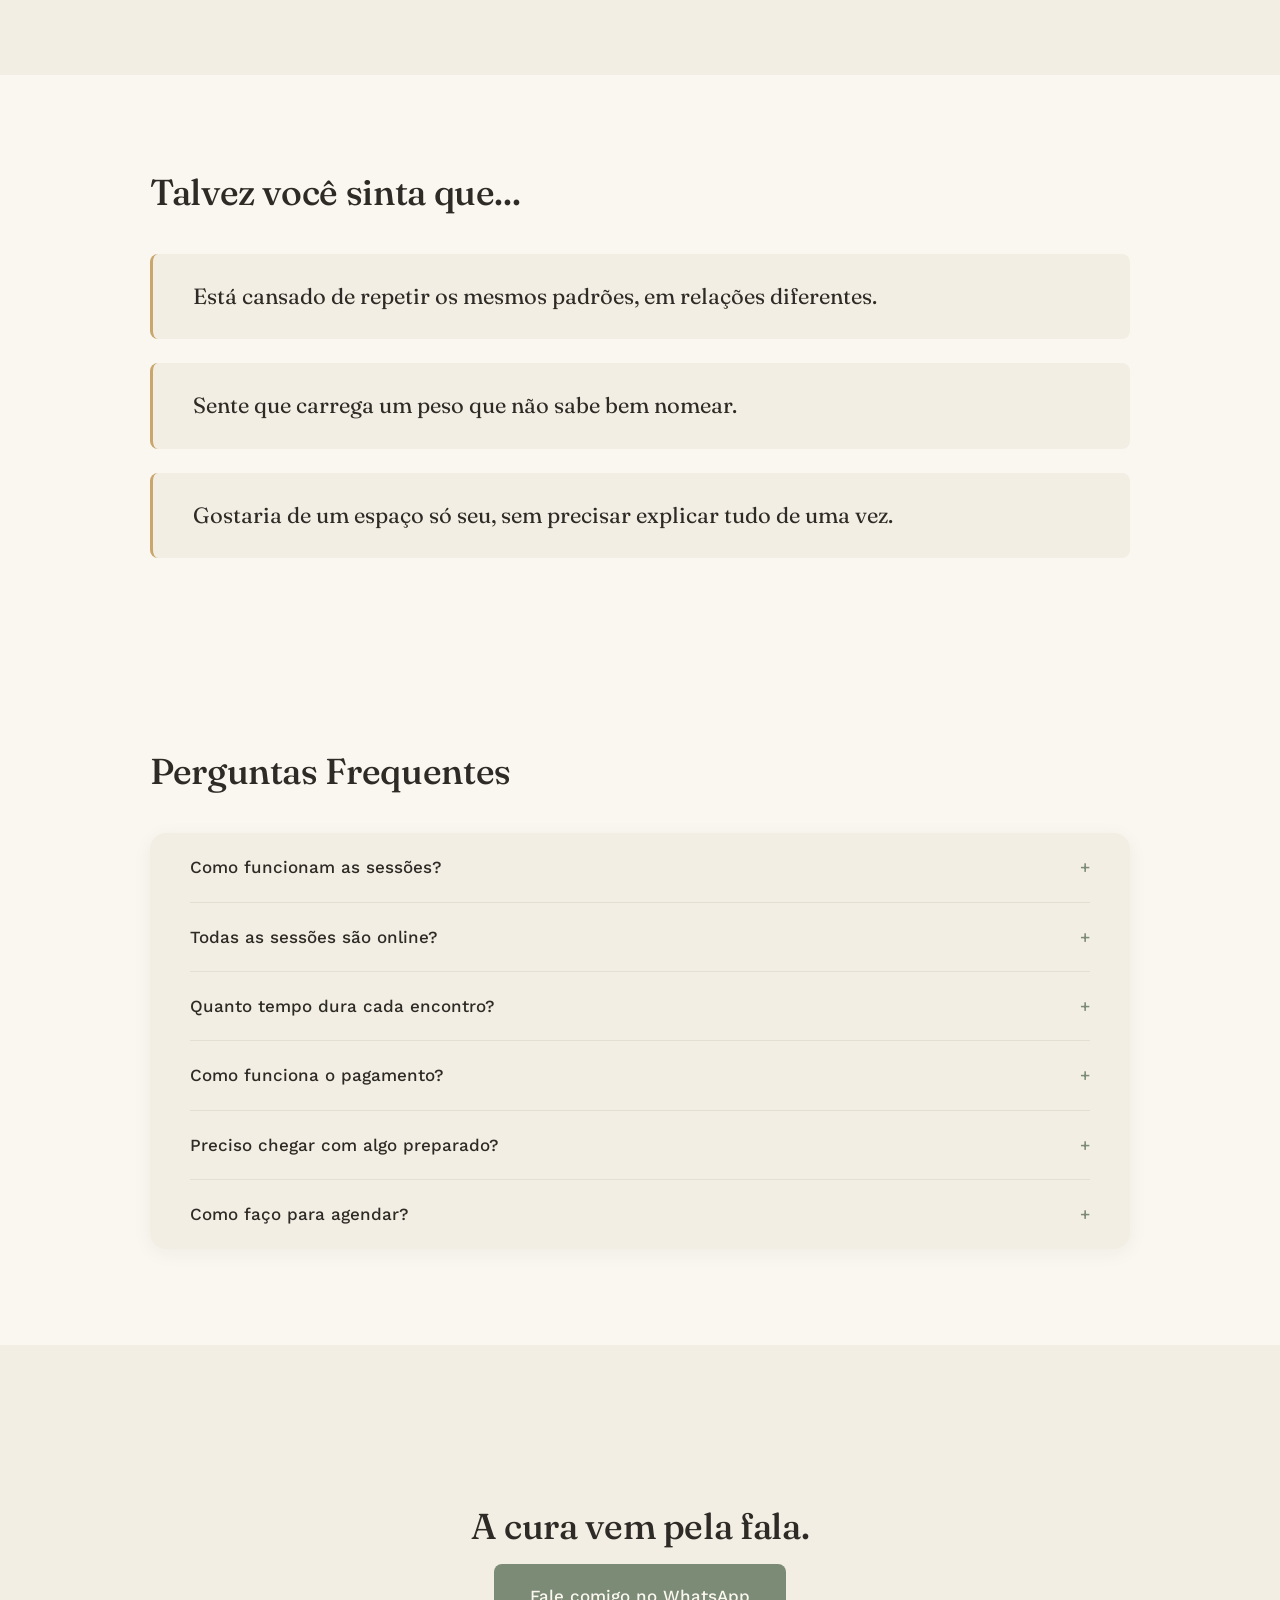
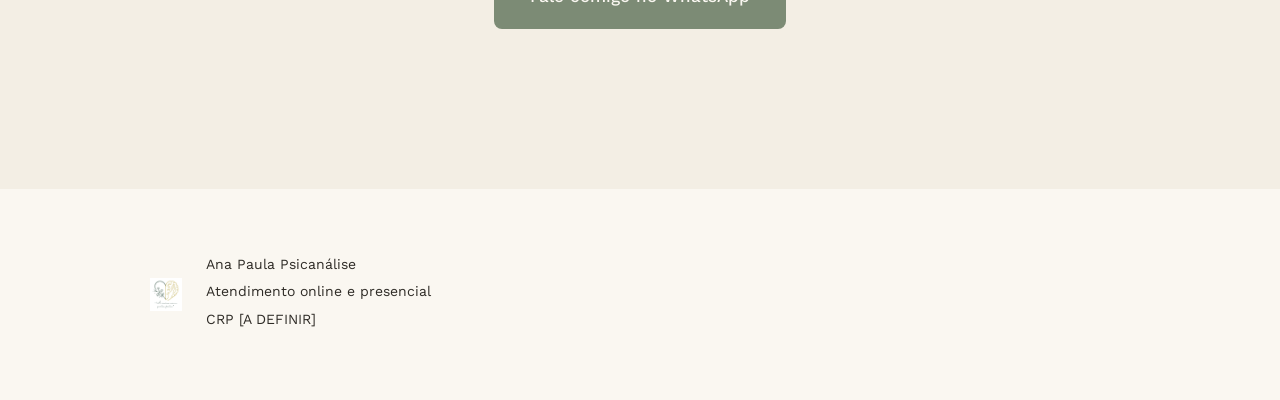
==== commit f1999cc7: "Add steps for the process in index.html" ====
--- a/index.html
+++ b/index.html
@@ -152,16 +152,19 @@
       <h2 id="como-funciona-heading" class="reveal">Como funciona</h2>
       <ol class="steps-list">
         <li class="step reveal">
+          <span class="step-number" aria-hidden="true">01</span>
           <span class="icon-badge" aria-hidden="true"><svg viewBox="0 0 24 24" width="24" height="24" fill="none" stroke="currentColor" stroke-width="1.5" stroke-linecap="round" stroke-linejoin="round"><path d="M21 11.5a8.38 8.38 0 0 1-8.5 8.5 8.5 8.5 0 0 1-4-1L3 20l1-5.5A8.38 8.38 0 0 1 3 11.5 8.5 8.5 0 1 1 21 11.5Z"/></svg></span>
           <h3>Primeiro contato</h3>
           <p>Conversamos por mensagem para entender o que te trouxe até aqui e agendar um primeiro horário, sem compromisso.</p>
         </li>
         <li class="step reveal">
+          <span class="step-number" aria-hidden="true">02</span>
           <span class="icon-badge" aria-hidden="true"><svg viewBox="0 0 24 24" width="24" height="24" fill="none" stroke="currentColor" stroke-width="1.5" stroke-linecap="round" stroke-linejoin="round"><rect x="3" y="5" width="18" height="16" rx="2"/><path d="M8 3v4M16 3v4M3 10h18"/></svg></span>
           <h3>Sessões regulares</h3>
           <p>Encontros semanais, no mesmo dia e horário, para que o processo tenha continuidade e você tenha um espaço fixo só seu.</p>
         </li>
         <li class="step reveal">
+          <span class="step-number" aria-hidden="true">03</span>
           <span class="icon-badge" aria-hidden="true"><svg viewBox="0 0 24 24" width="24" height="24" fill="none" stroke="currentColor" stroke-width="1.5" stroke-linecap="round" stroke-linejoin="round"><path d="M4 19c3-1 3-5 6-5s3 5 6 5 3-5 6-5"/><circle cx="4" cy="19" r="1"/><circle cx="20" cy="14" r="1"/></svg></span>
           <h3>Um processo, não uma solução rápida</h3>
           <p>A psicanálise não promete atalhos. Ela caminha no seu tempo, respeitando o que só pode ser elaborado aos poucos.</p>
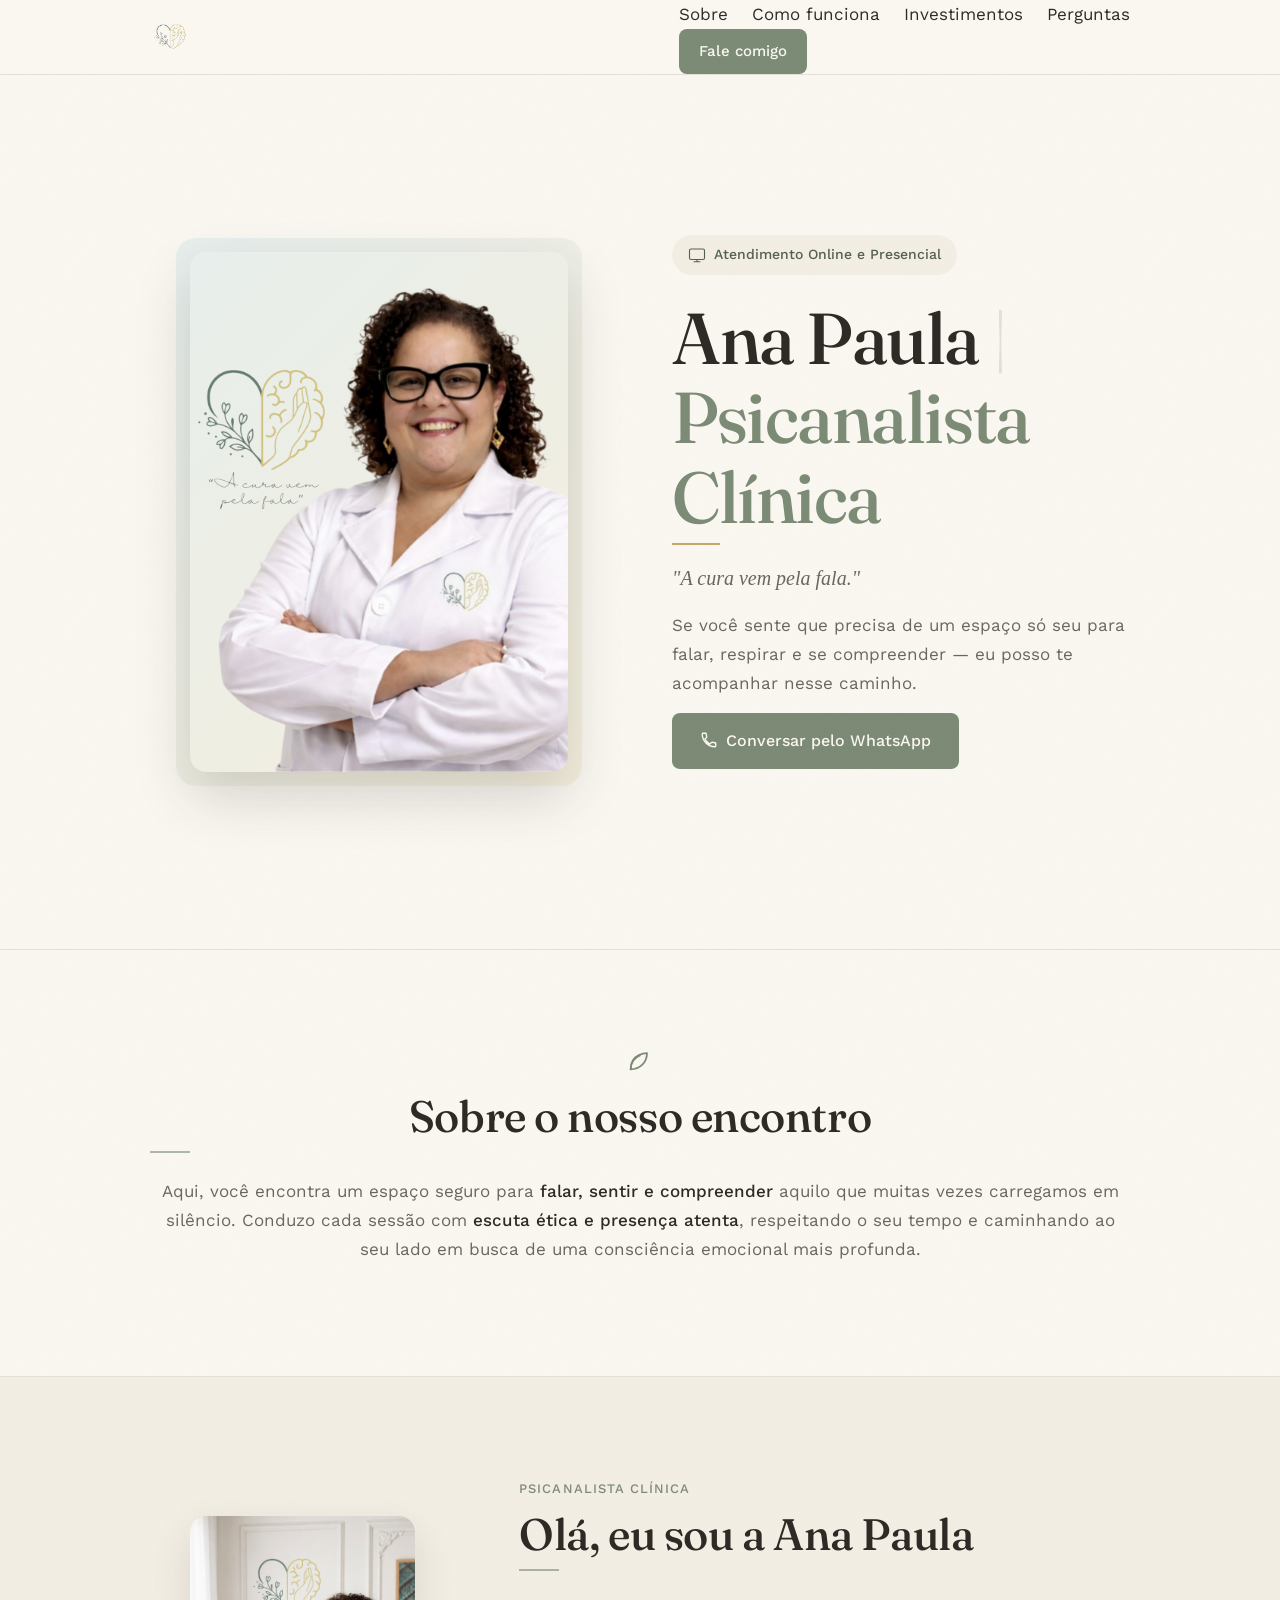
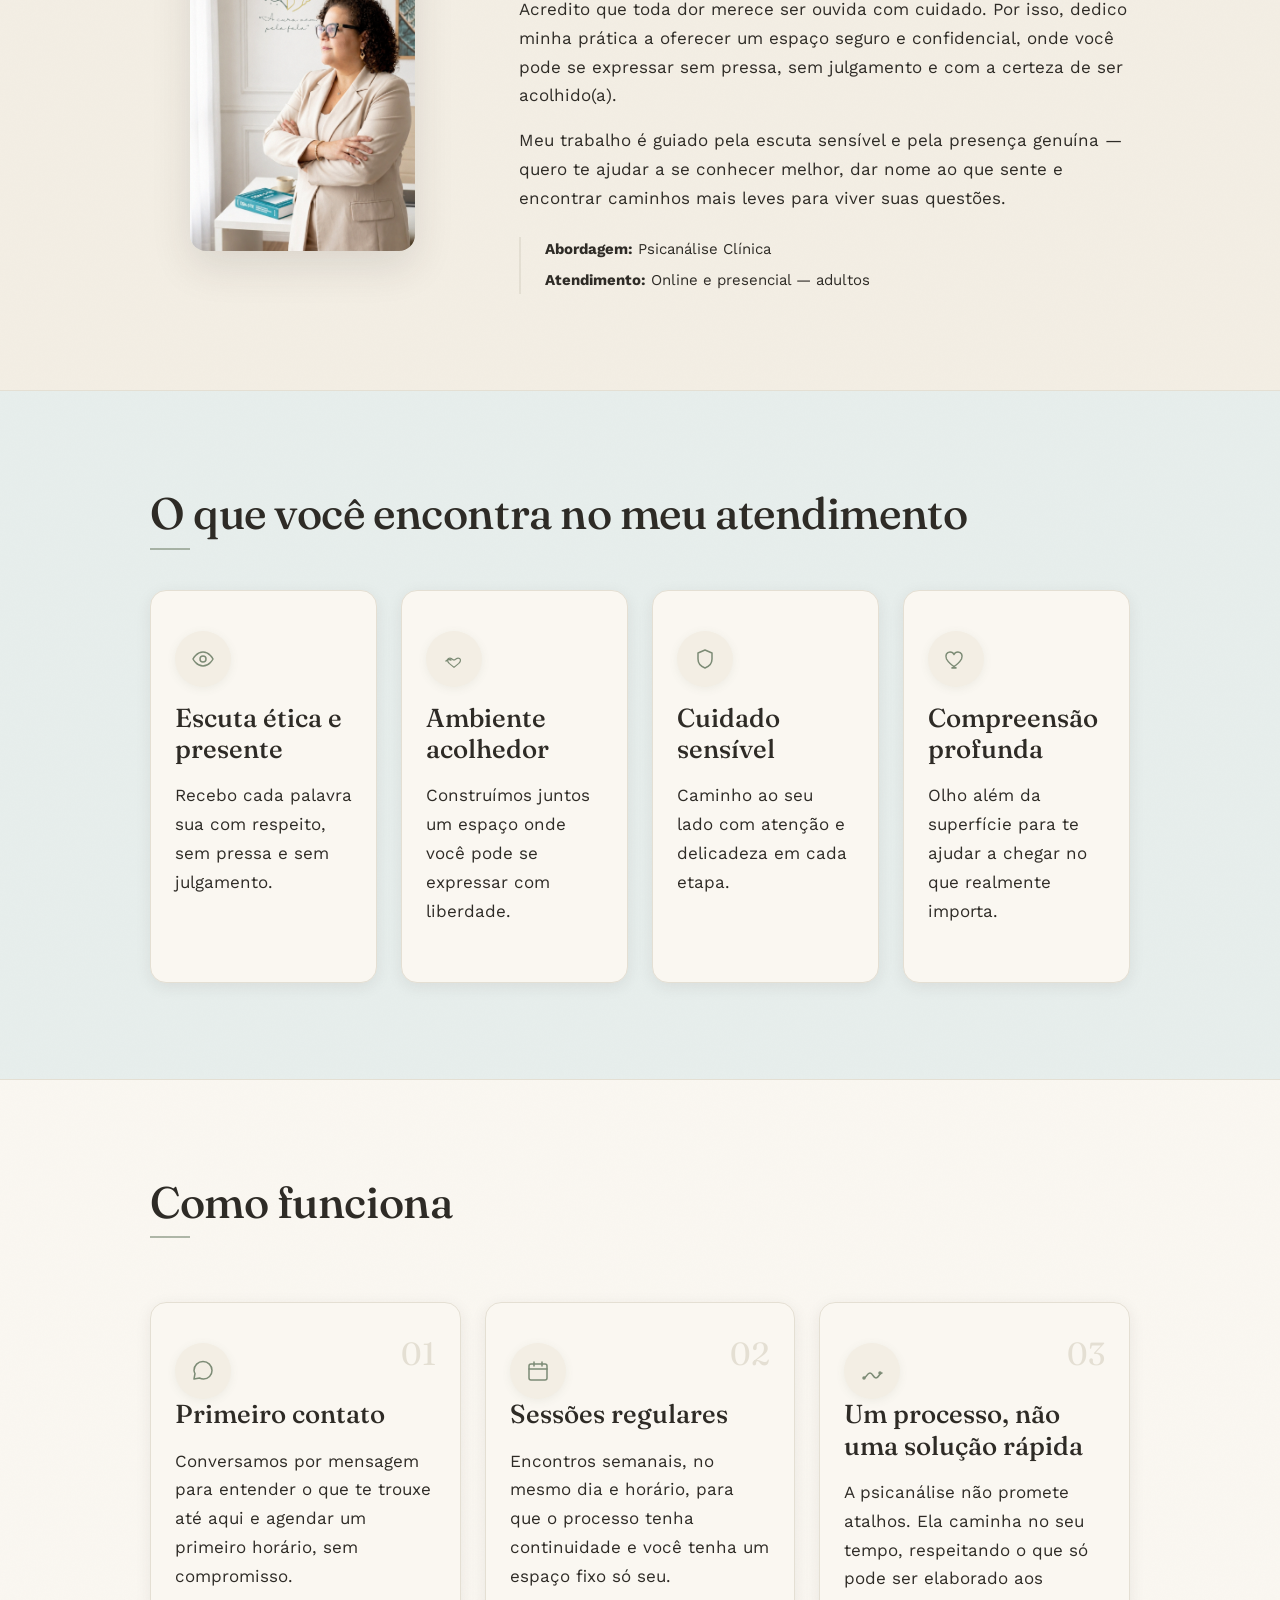
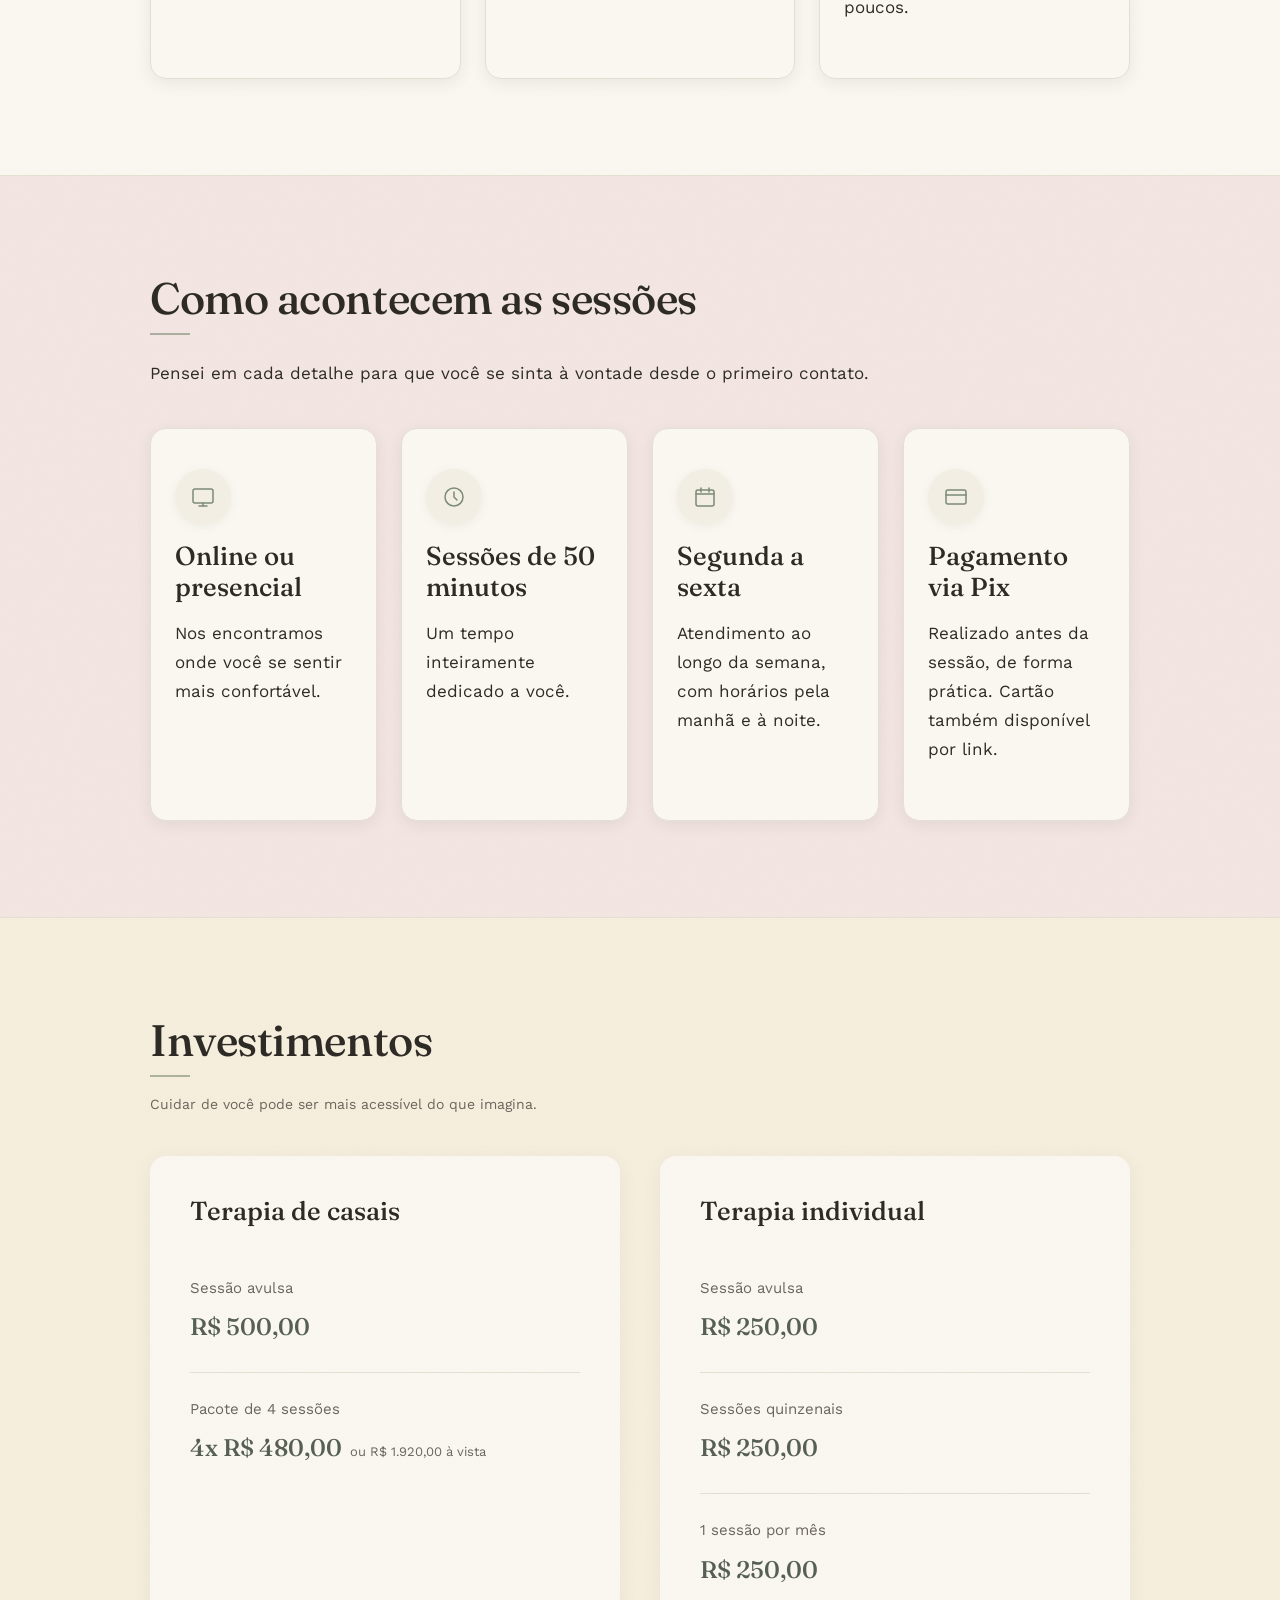
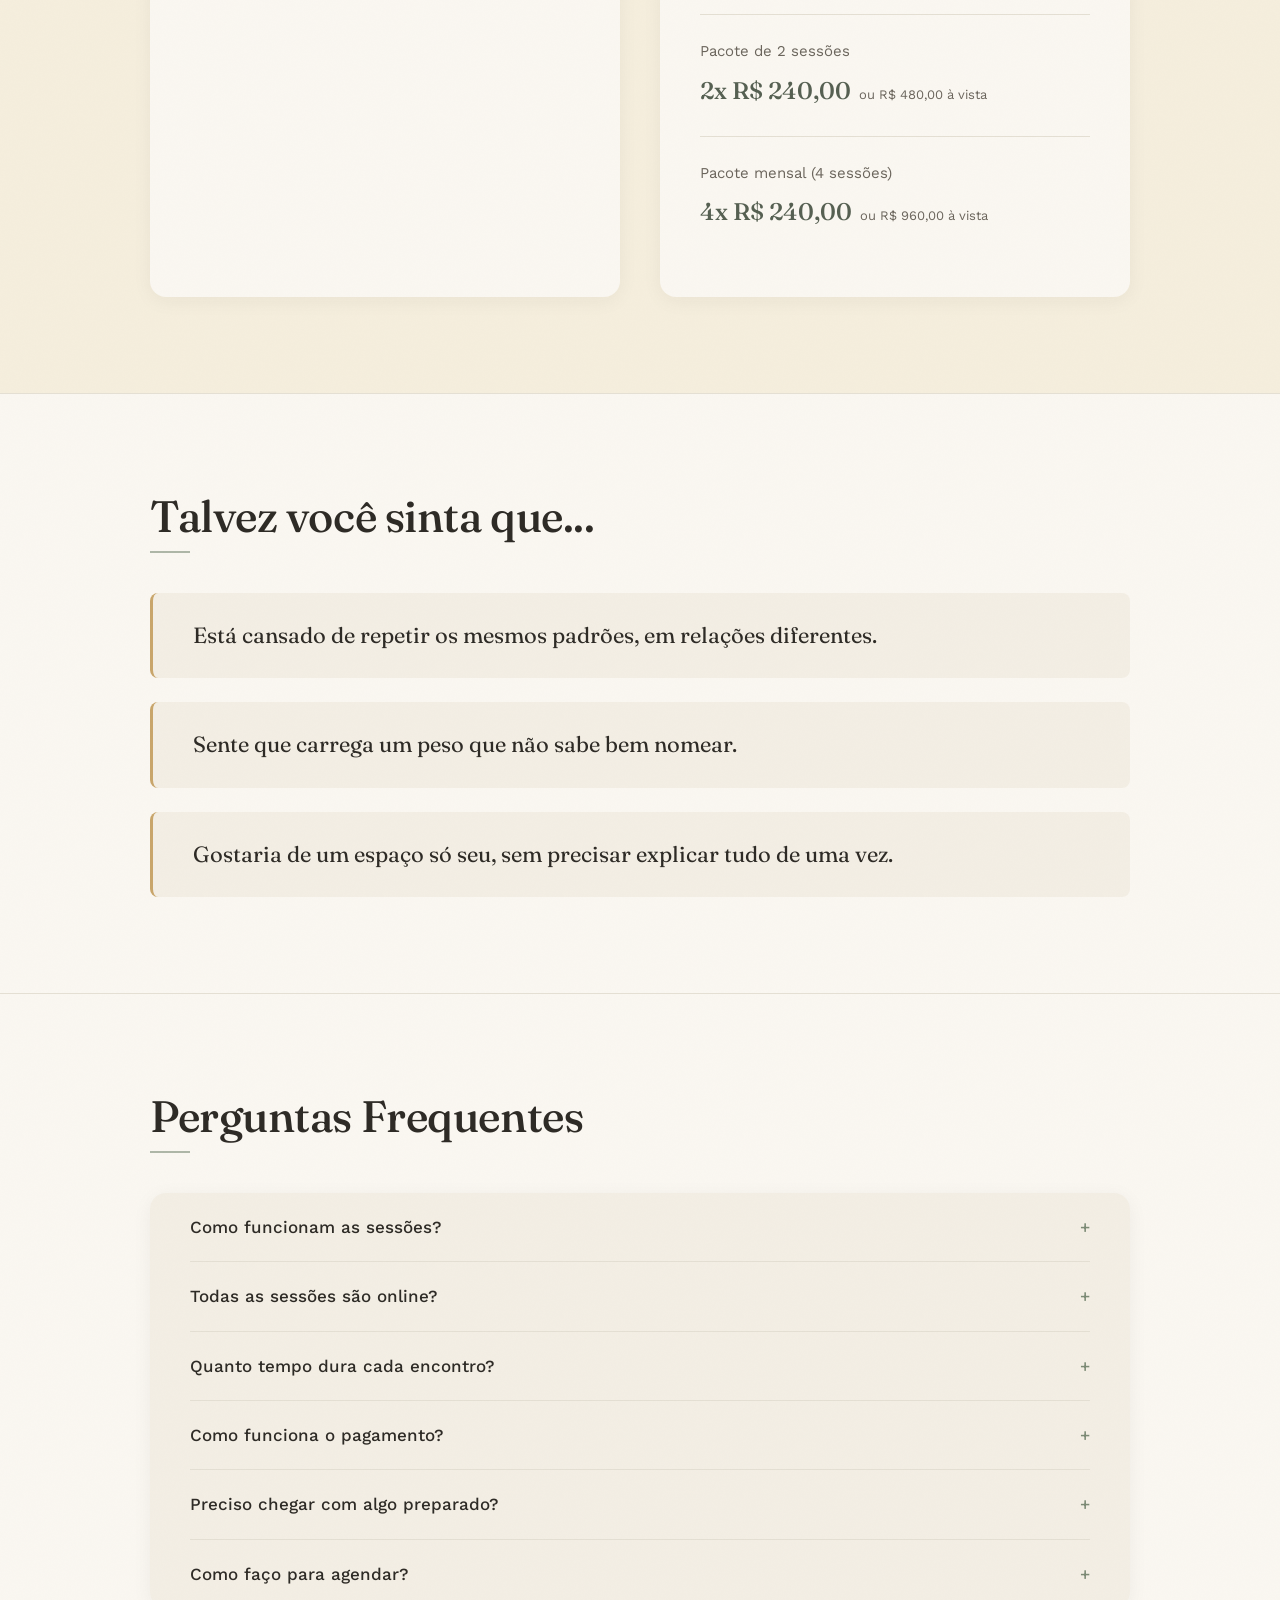
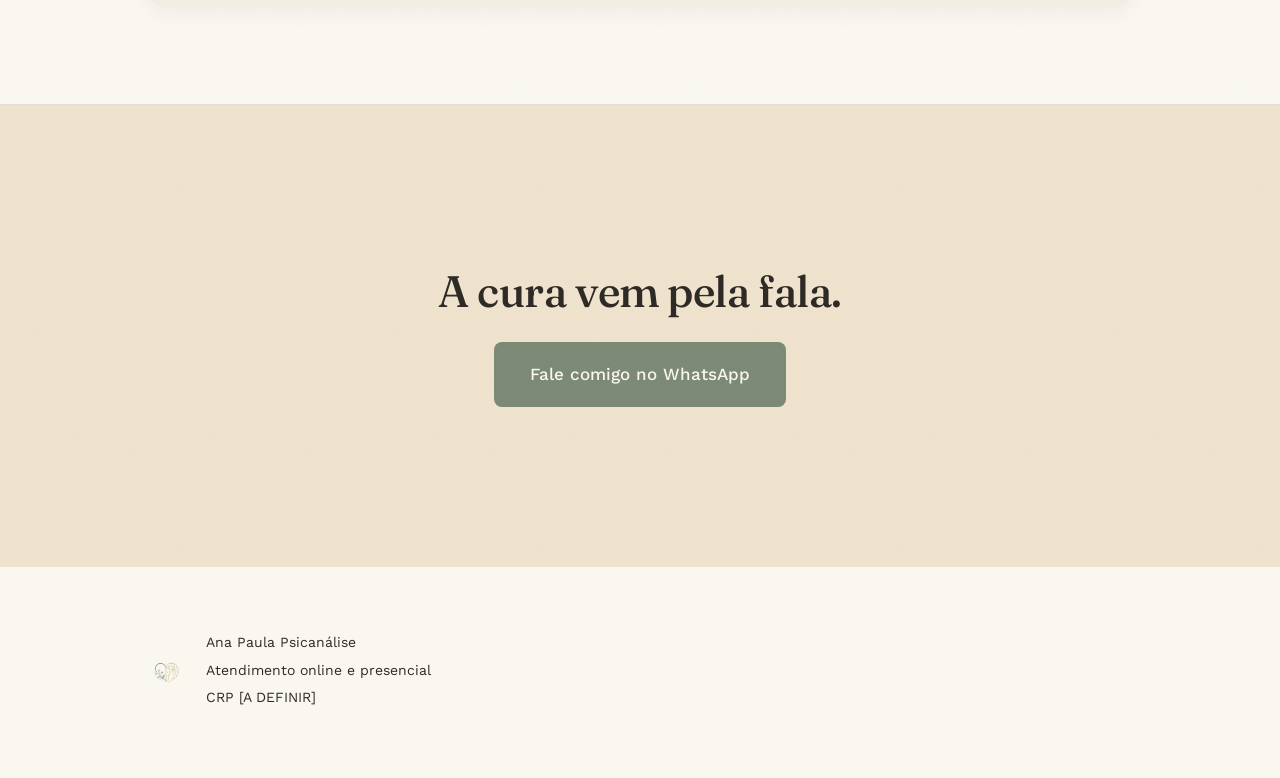
==== commit 5c200845: "Replace logo image and update header structure" ====
--- a/index.html
+++ b/index.html
@@ -50,23 +50,24 @@
 <header class="site-header">
   <div class="container header-inner">
     <a href="#topo" class="logo" aria-label="Ana Paula Psicanálise — página inicial">
-      <!-- TODO: substituir por versão isolada só do símbolo (sem o texto "a cura vem pela fala") quando disponível -->
-      <img src="/logo.jpg" alt="Ana Paula Psicanálise — símbolo de coração unindo natureza e mente" width="40" height="42">
+      <img src="/logo-simbolo.png" alt="Ana Paula Psicanálise — símbolo de coração unindo natureza e mente" width="40" height="40">
     </a>
-    <button class="menu-toggle" type="button" aria-expanded="false" aria-controls="nav-list" aria-label="Abrir menu">
-      <span class="bar" aria-hidden="true"></span>
-      <span class="bar" aria-hidden="true"></span>
-      <span class="bar" aria-hidden="true"></span>
-    </button>
-    <nav aria-label="Navegação principal">
-      <ul class="nav-list" id="nav-list">
-        <li><a href="#sobre">Sobre</a></li>
-        <li><a href="#como-funciona">Como funciona</a></li>
-        <li><a href="#valores">Investimentos</a></li>
-        <li><a href="#faq">Perguntas</a></li>
-      </ul>
-    </nav>
-    <a href="https://wa.me/5511976975546" class="nav-cta btn btn-primary" rel="noopener" target="_blank">Fale comigo</a>
+    <div class="header-actions">
+      <nav aria-label="Navegação principal">
+        <ul class="nav-list" id="nav-list">
+          <li><a href="#sobre">Sobre</a></li>
+          <li><a href="#como-funciona">Como funciona</a></li>
+          <li><a href="#valores">Investimentos</a></li>
+          <li><a href="#faq">Perguntas</a></li>
+        </ul>
+      </nav>
+      <a href="https://wa.me/5511976975546" class="nav-cta btn btn-primary" rel="noopener" target="_blank">Fale comigo</a>
+      <button class="menu-toggle" type="button" aria-expanded="false" aria-controls="nav-list" aria-label="Abrir menu">
+        <span class="bar" aria-hidden="true"></span>
+        <span class="bar" aria-hidden="true"></span>
+        <span class="bar" aria-hidden="true"></span>
+      </button>
+    </div>
   </div>
 </header>
 
@@ -356,8 +357,7 @@
 
 <footer class="site-footer">
   <div class="container footer-inner">
-    <!-- TODO: substituir por versão isolada só do símbolo (sem o texto "a cura vem pela fala") quando disponível -->
-    <img src="/logo.jpg" alt="" width="32" height="34" aria-hidden="true">
+    <img src="/logo-simbolo.png" alt="" width="32" height="32" aria-hidden="true">
     <address>
       <p>Ana Paula Psicanálise</p>
       <p>Atendimento online e presencial</p>
@@ -369,3 +369,4 @@
 <script src="script.js" defer></script>
 </body>
 </html>
+
--- a/styles.css
+++ b/styles.css
@@ -18,6 +18,12 @@
   --color-text-muted: #6B655C;     /* cinza morno */
   --color-state: #B5654F;          /* terracota discreto */
 
+  /* --- Tons pastéis (variedade, além do bege) --- */
+  --color-pastel-blue: #E7EEEC;    /* verde-água suave */
+  --color-pastel-rose: #F3E6E2;    /* rosa-terroso suave */
+  --color-pastel-gold: #F5EEDD;    /* dourado suave em fundo */
+  --color-surface-warm: #EFE3CE;   /* bege mais quente, para o Convite */
+
   /* --- Tipografia (Fase 3, seção 4) --- */
   --font-display: 'Fraunces', serif;
   --font-body: 'Work Sans', sans-serif;
@@ -57,9 +63,19 @@
   line-height: 1.2;
   margin: 0 0 var(--space-s);
 }
-h1 { font-size: clamp(32px, 5vw, 56px); letter-spacing: -0.02em; line-height: 1.15; }
-h2 { font-size: clamp(26px, 3.5vw, 36px); letter-spacing: -0.01em; }
-h3 { font-size: clamp(20px, 2.5vw, 24px); }
+h1 { font-size: clamp(36px, 6vw, 72px); letter-spacing: -0.02em; line-height: 1.1; margin-bottom: var(--space-m); }
+h2 { font-size: clamp(28px, 4vw, 44px); letter-spacing: -0.01em; margin-bottom: var(--space-m); }
+h3 { font-size: clamp(20px, 2.5vw, 26px); }
+
+h2:not(.section-hero h2, .section-convite h2)::after {
+  content: '';
+  display: block;
+  width: 40px;
+  height: 2px;
+  background: var(--color-primary);
+  margin-top: var(--space-xs);
+  opacity: 0.6;
+}
 
 p { margin: 0 0 var(--space-s); color: var(--color-text); }
 .kicker {
@@ -92,7 +108,16 @@
   margin-bottom: var(--space-m);
 }
 .hero-divider { color: var(--color-divider); font-weight: 300; }
-.hero-title-accent { color: var(--color-primary); }
+.hero-title-accent { color: var(--color-primary); position: relative; display: inline-block; }
+.hero-title-accent::after {
+  content: '';
+  position: absolute;
+  left: 0;
+  bottom: -8px;
+  width: 48px;
+  height: 2px;
+  background: var(--color-accent);
+}
 .hero-quote {
   font-family: var(--font-display);
   font-style: italic;
@@ -161,10 +186,9 @@
   position: sticky;
   top: 0;
   z-index: 10;
-  background: rgba(250, 247, 241, 0.9);
+  background: rgba(250, 247, 241, 0.92);
   backdrop-filter: blur(6px);
-  border-bottom: 1px solid transparent;
-  transition: border-color 300ms var(--ease-calm);
+  border-bottom: 1px solid var(--color-divider);
 }
 .header-inner {
   position: relative;
@@ -197,7 +221,7 @@
     flex-direction: column;
     gap: 0;
     background: var(--color-bg);
-    border-top: 1px solid var(--color-divider);
+    box-shadow: 0 12px 24px rgba(46, 43, 38, 0.08);
     padding: var(--space-s) var(--margin-mobile);
     opacity: 0;
     visibility: hidden;
@@ -224,11 +248,13 @@
   display: none;
   background: none;
   border: none;
-  padding: 8px;
   cursor: pointer;
   width: 40px;
   height: 40px;
-}
+  border-radius: 50%;
+  transition: background-color 200ms var(--ease-calm);
+}
+.menu-toggle:hover, .menu-toggle:focus-visible { background: var(--color-surface); }
 @media (max-width: 767px) {
   .menu-toggle {
     display: inline-flex;
@@ -240,9 +266,10 @@
 .menu-toggle .bar {
   display: block;
   width: 20px;
-  height: 1.5px;
+  height: 2px;
+  border-radius: 1px;
   background: var(--color-text);
-  margin: 3px 0;
+  margin: 2.5px 0;
   transition: transform 250ms var(--ease-calm), opacity 200ms var(--ease-calm);
 }
 .menu-toggle[aria-expanded="true"] .bar:nth-child(1) { transform: translateY(4.5px) rotate(45deg); }
@@ -270,19 +297,30 @@
 .btn-large { padding: 18px 36px; font-size: 17px; }
 
 /* --- Seções --- */
-.section { padding-block: var(--space-xl); }
+.section { padding-block: var(--space-xl); position: relative; isolation: isolate; }
+.section::before {
+  content: '';
+  position: absolute;
+  inset: 0;
+  background-image: url("data:image/svg+xml;charset=UTF-8,%3Csvg xmlns='http://www.w3.org/2000/svg' width='180' height='180'%3E%3Cfilter id='n'%3E%3CfeTurbulence type='fractalNoise' baseFrequency='0.85' numOctaves='2' stitchTiles='stitch'/%3E%3C/filter%3E%3Crect width='100%25' height='100%25' filter='url(%23n)' opacity='0.5'/%3E%3C/svg%3E");
+  opacity: 0.035;
+  mix-blend-mode: multiply;
+  pointer-events: none;
+  z-index: 0;
+}
+.section + .section { border-top: 1px solid var(--color-divider); }
 @media (min-width: 768px) {
   .section { padding-block: var(--space-xxl); }
 }
 .section-hero, .section-convite {
-  padding-block: var(--space-xxl);
+  padding-block: var(--space-xl);
 }
 @media (min-width: 768px) {
   .section-hero, .section-convite { padding-block: var(--space-xxxl); }
 }
 .section-convite {
   text-align: center;
-  background: var(--color-surface);
+  background: var(--color-surface-warm);
 }
 
 /* --- Hero --- */
@@ -293,24 +331,37 @@
   align-items: center;
 }
 @media (min-width: 768px) {
-  .hero-inner { grid-template-columns: 5fr 7fr; gap: var(--space-xl); }
+  .hero-inner { grid-template-columns: 1fr 1fr; gap: var(--space-xl); align-items: stretch; }
 }
 .hero-photo { position: relative; }
+@media (max-width: 767px) {
+  .hero-photo {
+    margin-inline: calc(var(--margin-mobile) * -1);
+    height: 56vh;
+    min-height: 380px;
+  }
+  .hero-photo img { height: 100%; width: 100%; object-fit: cover; object-position: top center; }
+  .hero-photo::before { display: none; }
+}
 .hero-photo::before {
   content: '';
   position: absolute;
-  top: -24px;
-  left: -24px;
-  right: 24px;
-  bottom: 24px;
-  background: var(--color-surface);
-  border-radius: 24px;
+  top: -14px;
+  left: -14px;
+  right: -14px;
+  bottom: -14px;
+  background: linear-gradient(135deg, var(--color-pastel-blue), var(--color-pastel-gold));
+  border-radius: 20px;
   z-index: 0;
 }
 .hero-photo img {
   position: relative;
   border-radius: 16px;
-  box-shadow: 0 16px 40px rgba(46, 43, 38, 0.12);
+  box-shadow: 0 24px 56px rgba(46, 43, 38, 0.18);
+}
+@media (min-width: 768px) {
+  .hero-photo { display: flex; align-items: center; min-height: 520px; }
+  .hero-photo img { width: 100%; height: 100%; object-fit: cover; }
 }
 
 /* --- Sobre --- */
@@ -341,10 +392,20 @@
   .steps-list { grid-template-columns: repeat(3, 1fr); gap: var(--space-m); }
 }
 .step {
-  background: var(--color-surface);
+  position: relative;
+  background: var(--color-bg);
   border-radius: 16px;
   padding: var(--space-l) var(--space-m);
-  box-shadow: 0 4px 20px rgba(46, 43, 38, 0.05);
+  box-shadow: 0 4px 16px rgba(46, 43, 38, 0.08);
+  border: 1px solid var(--color-divider);
+}
+.step-number {
+  position: absolute;
+  top: var(--space-m);
+  right: var(--space-m);
+  font-family: var(--font-display);
+  font-size: 32px;
+  color: var(--color-divider);
 }
 .step-icon { display: block; margin-bottom: var(--space-s); }
 .icon-badge {
@@ -372,11 +433,12 @@
 @media (min-width: 1024px) {
   .cards-grid { grid-template-columns: repeat(4, 1fr); }
 }
-.section-diferenciais { background: var(--color-bg); }
-.section-sessoes { background: var(--color-surface); }
+.section-diferenciais { background: var(--color-pastel-blue); }
+.section-sobre { background: var(--color-surface); }
+.section-sessoes { background: var(--color-pastel-rose); }
 
 /* --- Para quem é --- */
-.section-valores { background: var(--color-surface); }
+.section-valores { background: var(--color-pastel-gold); }
 .valores-subtitle { font-size: 14px; color: var(--color-text-muted); margin-top: -8px; }
 .valores-grid {
   margin-top: var(--space-l);
@@ -491,4 +553,3 @@
   opacity: 1;
   transform: none;
 }
-
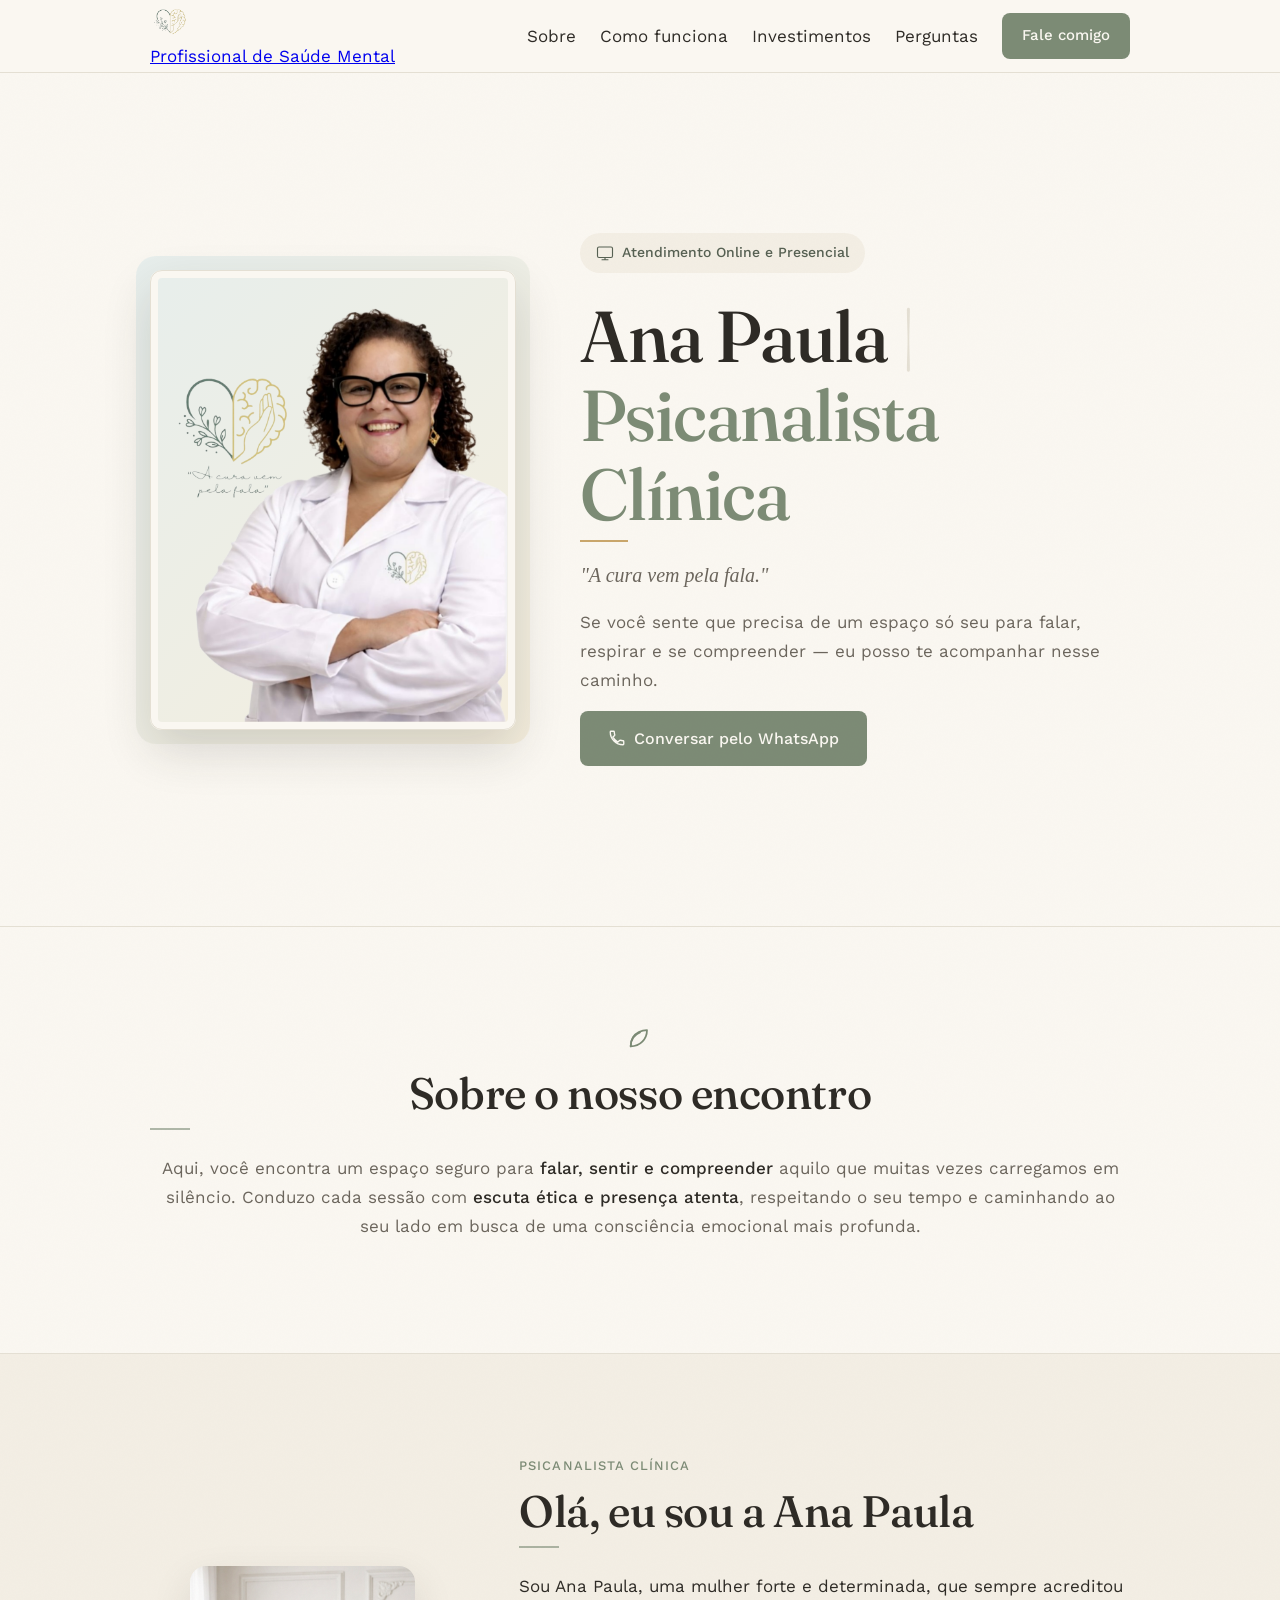
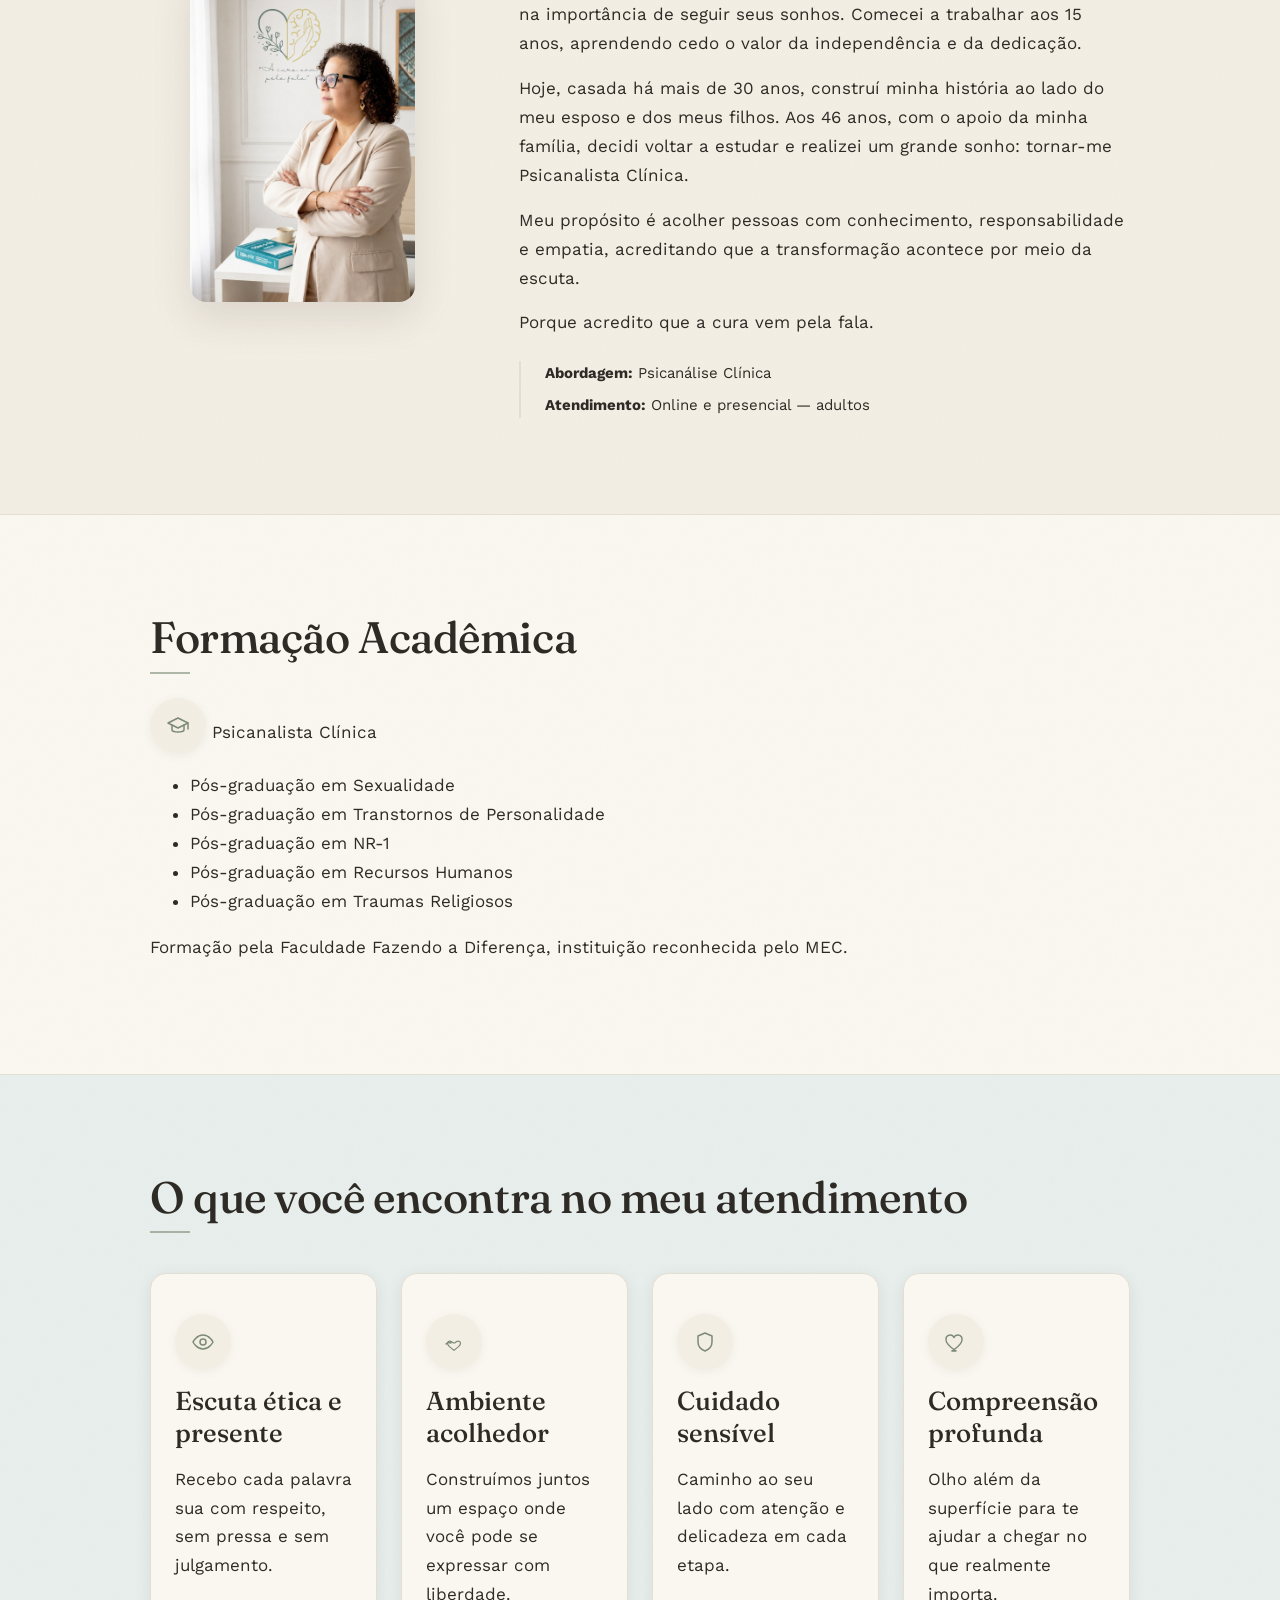
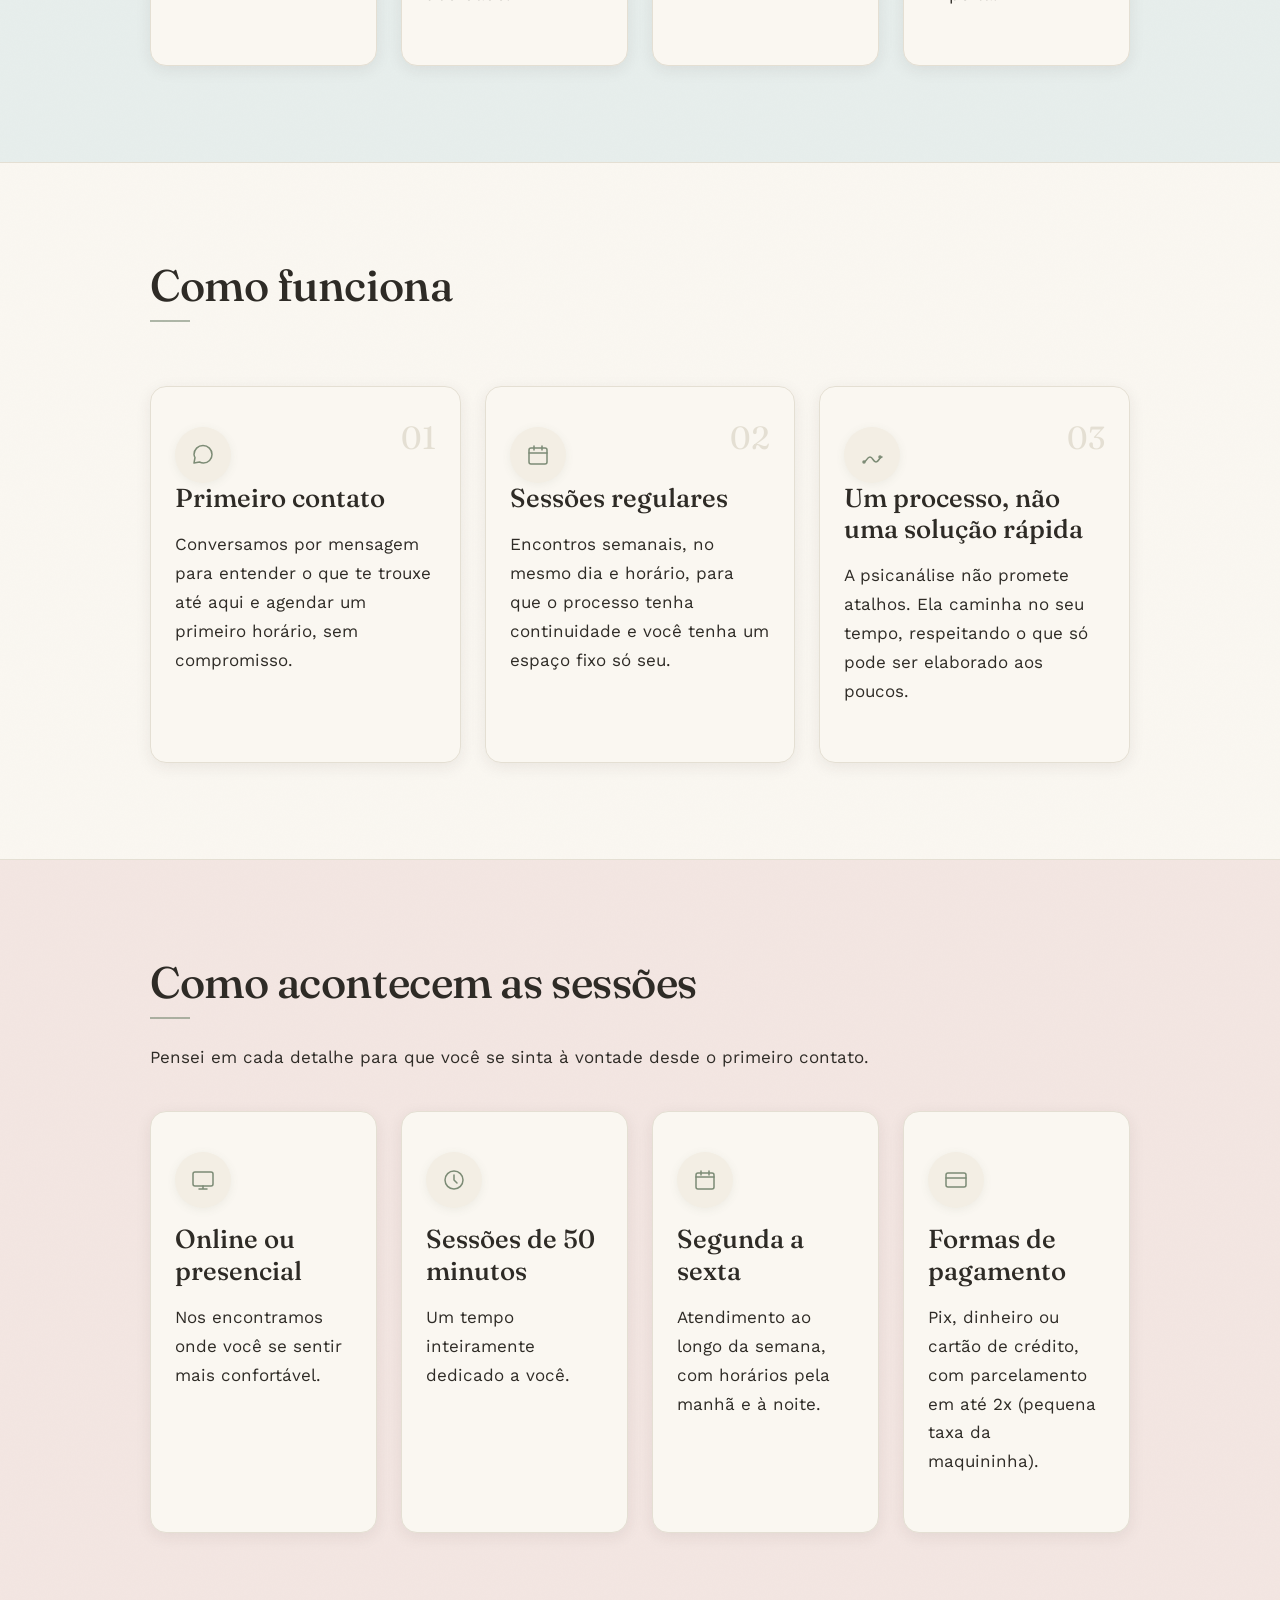
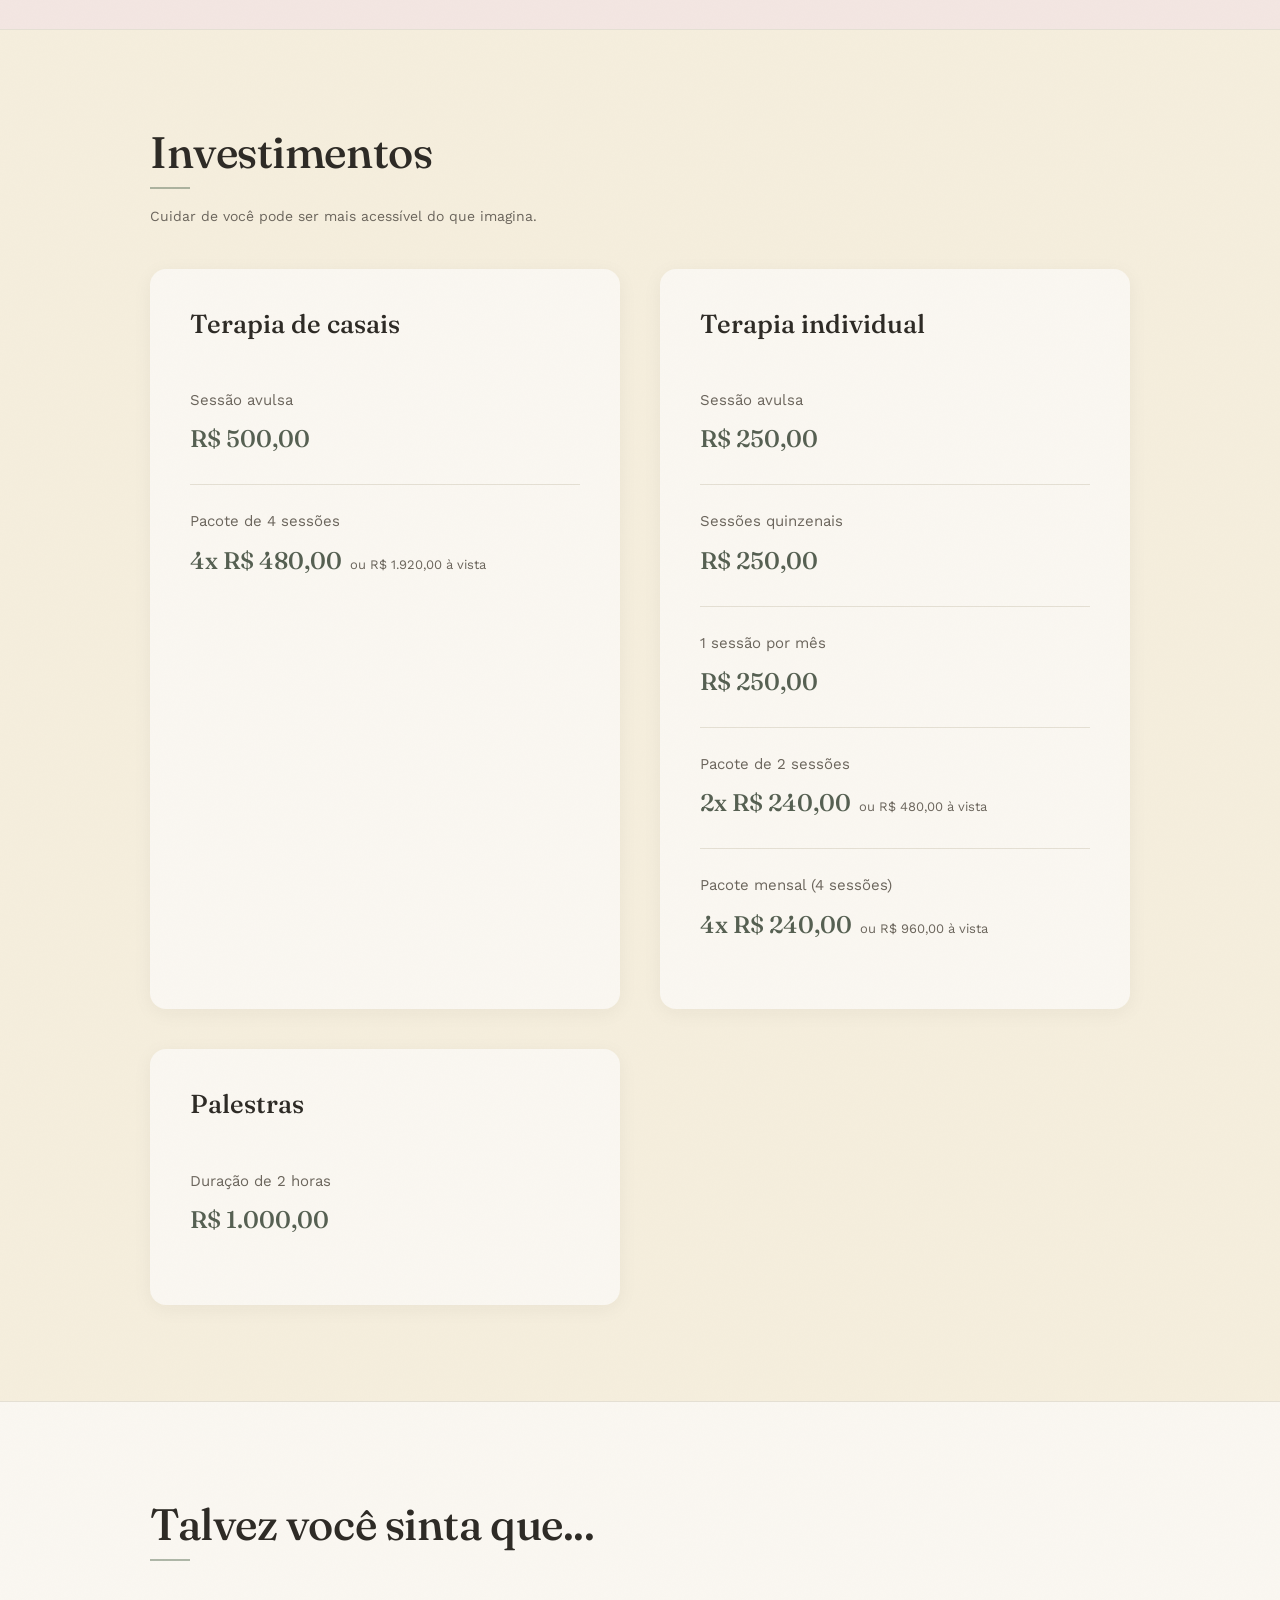
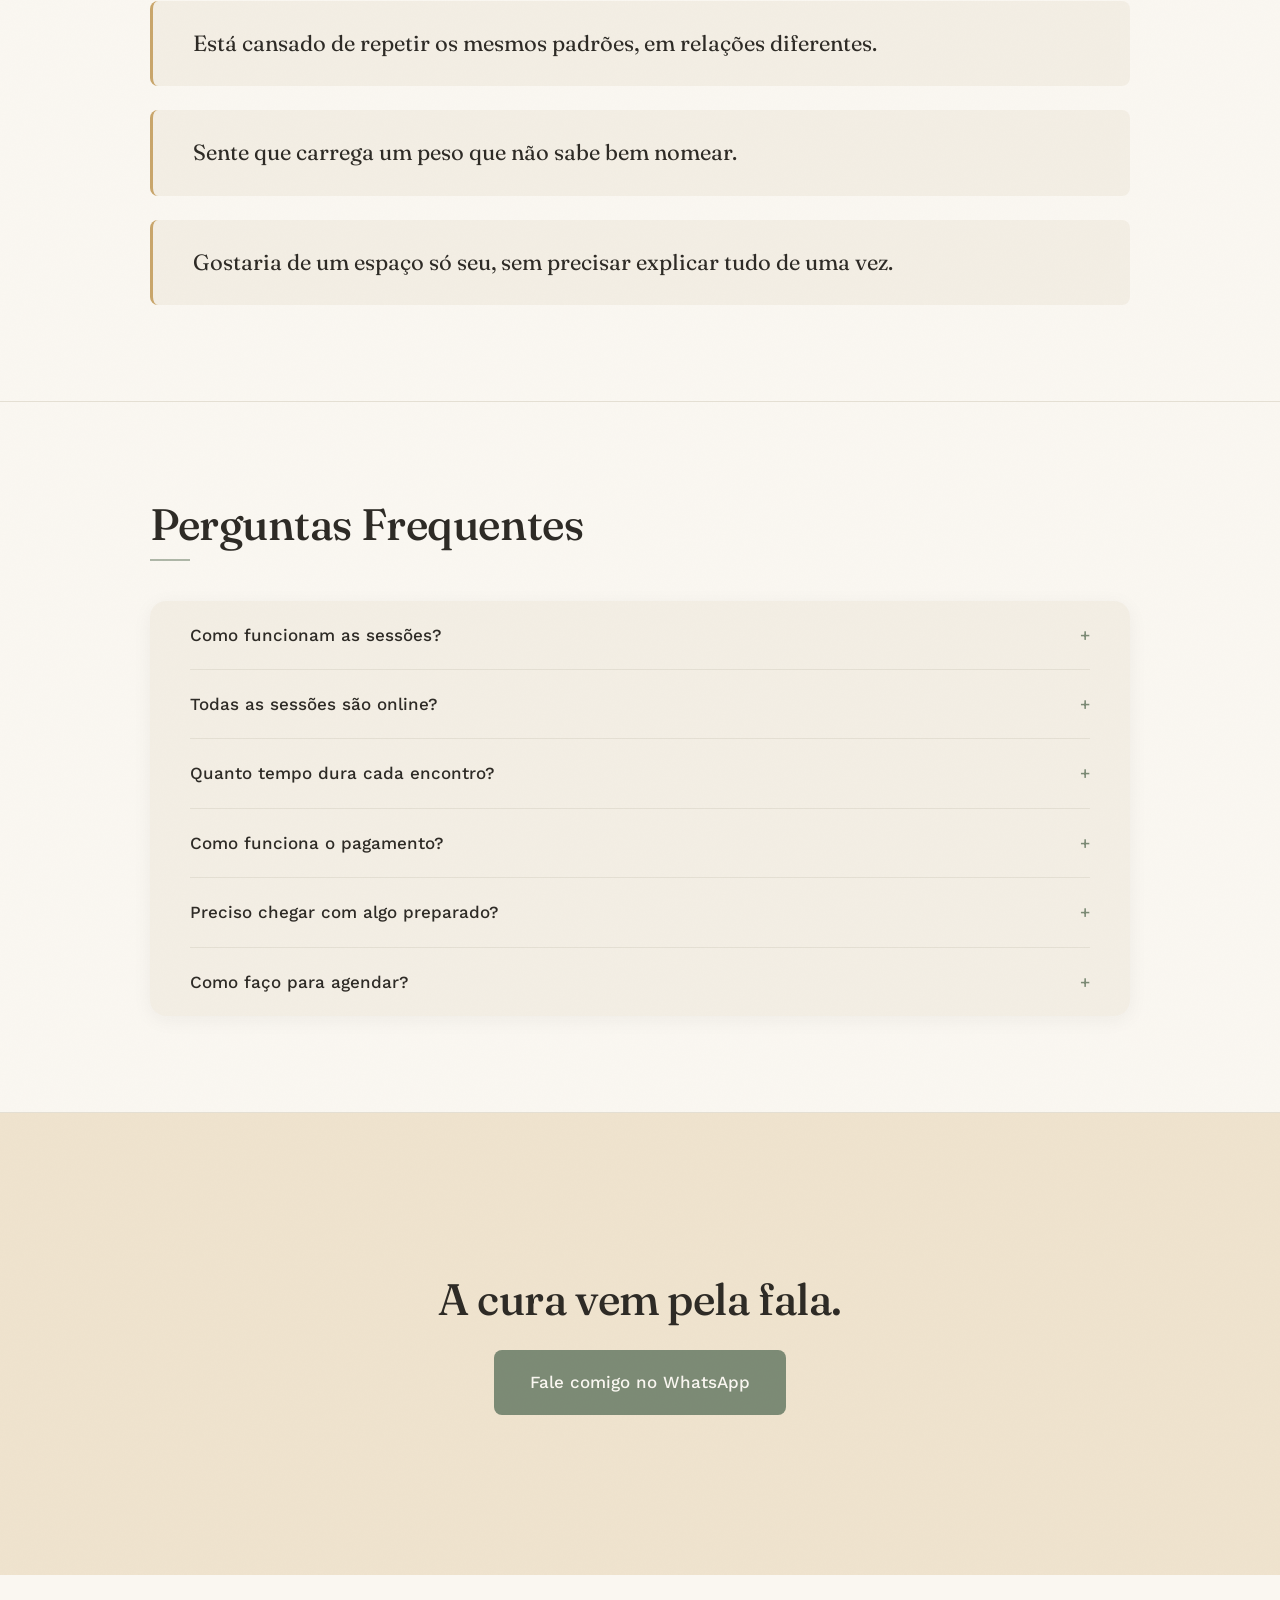
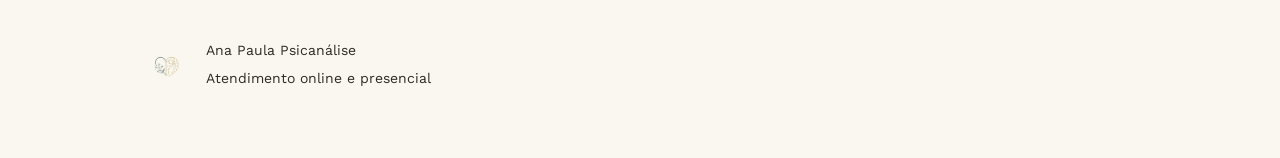
==== commit 2041b2bf: "Update content in index.html for clarity and detail" ====
--- a/index.html
+++ b/index.html
@@ -51,6 +51,7 @@
   <div class="container header-inner">
     <a href="#topo" class="logo" aria-label="Ana Paula Psicanálise — página inicial">
       <img src="/logo-simbolo.png" alt="Ana Paula Psicanálise — símbolo de coração unindo natureza e mente" width="40" height="40">
+      <span class="logo-caption">Profissional de Saúde Mental</span>
     </a>
     <div class="header-actions">
       <nav aria-label="Navegação principal">
@@ -109,12 +110,34 @@
       <div class="sobre-copy reveal">
         <span class="kicker">Psicanalista clínica</span>
         <h2 id="sobre-heading">Olá, eu sou a Ana Paula</h2>
-        <p>Acredito que toda dor merece ser ouvida com cuidado. Por isso, dedico minha prática a oferecer um espaço seguro e confidencial, onde você pode se expressar sem pressa, sem julgamento e com a certeza de ser acolhido(a).</p>
-        <p>Meu trabalho é guiado pela escuta sensível e pela presença genuína — quero te ajudar a se conhecer melhor, dar nome ao que sente e encontrar caminhos mais leves para viver suas questões.</p>
+        <p>Sou Ana Paula, uma mulher forte e determinada, que sempre acreditou na importância de seguir seus sonhos. Comecei a trabalhar aos 15 anos, aprendendo cedo o valor da independência e da dedicação.</p>
+        <p>Hoje, casada há mais de 30 anos, construí minha história ao lado do meu esposo e dos meus filhos. Aos 46 anos, com o apoio da minha família, decidi voltar a estudar e realizei um grande sonho: tornar-me Psicanalista Clínica.</p>
+        <p>Meu propósito é acolher pessoas com conhecimento, responsabilidade e empatia, acreditando que a transformação acontece por meio da escuta.</p>
+        <p class="sobre-quote">Porque acredito que a cura vem pela fala.</p>
         <div class="facts-block">
           <p><strong>Abordagem:</strong> Psicanálise Clínica</p>
           <p><strong>Atendimento:</strong> Online e presencial — adultos</p>
         </div>
+      </div>
+    </div>
+  </section>
+
+  <section id="formacao" class="section section-formacao" aria-labelledby="formacao-heading">
+    <div class="container">
+      <h2 id="formacao-heading" class="reveal">Formação Acadêmica</h2>
+      <div class="formacao-block reveal">
+        <p class="formacao-principal">
+          <span class="icon-badge" aria-hidden="true"><svg viewBox="0 0 24 24" width="24" height="24" fill="none" stroke="currentColor" stroke-width="1.5" stroke-linecap="round" stroke-linejoin="round"><path d="M2 9l10-5 10 5-10 5-10-5Z"/><path d="M6 11v5c0 1 3 2 6 2s6-1 6-2v-5"/><path d="M22 9v6"/></svg></span>
+          Psicanalista Clínica
+        </p>
+        <ul class="formacao-list">
+          <li>Pós-graduação em Sexualidade</li>
+          <li>Pós-graduação em Transtornos de Personalidade</li>
+          <li>Pós-graduação em NR-1</li>
+          <li>Pós-graduação em Recursos Humanos</li>
+          <li>Pós-graduação em Traumas Religiosos</li>
+        </ul>
+        <p class="formacao-note">Formação pela Faculdade Fazendo a Diferença, instituição reconhecida pelo MEC.</p>
       </div>
     </div>
   </section>
@@ -196,8 +219,8 @@
         </div>
         <div class="step reveal">
           <span class="step-icon"><span class="icon-badge" aria-hidden="true"><svg viewBox="0 0 24 24" width="24" height="24" fill="none" stroke="currentColor" stroke-width="1.5" stroke-linecap="round" stroke-linejoin="round"><rect x="2" y="5" width="20" height="14" rx="2"/><path d="M2 10h20"/></svg></span></span>
-          <h3>Pagamento via Pix</h3>
-          <p>Realizado antes da sessão, de forma prática. Cartão também disponível por link.</p>
+          <h3>Formas de pagamento</h3>
+          <p>Pix, dinheiro ou cartão de crédito, com parcelamento em até 2x (pequena taxa da maquininha).</p>
         </div>
       </div>
     </div>
@@ -255,6 +278,15 @@
             </li>
           </ul>
         </div>
+        <div class="valores-card reveal">
+          <h3>Palestras</h3>
+          <ul class="valores-list">
+            <li>
+              <span class="valor-label">Duração de 2 horas</span>
+              <span class="valor-price"><strong>R$ 1.000,00</strong></span>
+            </li>
+          </ul>
+        </div>
       </div>
     </div>
   </section>
@@ -315,7 +347,7 @@
             </button>
           </h3>
           <div id="faq-4" class="accordion-panel" hidden>
-            <p>O pagamento é feito via Pix antes da sessão; cartão de crédito também está disponível por link. Os valores completos estão na seção Investimentos.</p>
+            <p>Aceito Pix, dinheiro ou cartão de crédito, com parcelamento em até 2x. Os valores completos estão na seção Investimentos.</p>
           </div>
         </div>
         <div class="accordion-item">
@@ -361,7 +393,6 @@
     <address>
       <p>Ana Paula Psicanálise</p>
       <p>Atendimento online e presencial</p>
-      <p>CRP [A DEFINIR]</p>
     </address>
   </div>
 </footer>
--- a/styles.css
+++ b/styles.css
@@ -199,6 +199,11 @@
   gap: var(--space-m);
 }
 .logo img { border-radius: 4px; }
+.header-actions {
+  display: flex;
+  align-items: center;
+  gap: var(--space-m);
+}
 .nav-list {
   display: flex;
   gap: var(--space-m);
@@ -331,17 +336,11 @@
   align-items: center;
 }
 @media (min-width: 768px) {
-  .hero-inner { grid-template-columns: 1fr 1fr; gap: var(--space-xl); align-items: stretch; }
-}
-.hero-photo { position: relative; }
-@media (max-width: 767px) {
-  .hero-photo {
-    margin-inline: calc(var(--margin-mobile) * -1);
-    height: 56vh;
-    min-height: 380px;
-  }
-  .hero-photo img { height: 100%; width: 100%; object-fit: cover; object-position: top center; }
-  .hero-photo::before { display: none; }
+  .hero-inner { grid-template-columns: 2fr 3fr; gap: var(--space-xl); align-items: center; }
+}
+.hero-photo { position: relative; max-width: 380px; margin-inline: auto; }
+@media (min-width: 768px) {
+  .hero-photo { max-width: 100%; }
 }
 .hero-photo::before {
   content: '';
@@ -356,12 +355,14 @@
 }
 .hero-photo img {
   position: relative;
-  border-radius: 16px;
-  box-shadow: 0 24px 56px rgba(46, 43, 38, 0.18);
-}
-@media (min-width: 768px) {
-  .hero-photo { display: flex; align-items: center; min-height: 520px; }
-  .hero-photo img { width: 100%; height: 100%; object-fit: cover; }
+  display: block;
+  width: 100%;
+  height: auto;
+  border-radius: 12px;
+  border: 8px solid var(--color-bg);
+  outline: 1px solid var(--color-divider);
+  outline-offset: -1px;
+  box-shadow: 0 20px 48px rgba(46, 43, 38, 0.16);
 }
 
 /* --- Sobre --- */
@@ -553,3 +554,4 @@
   opacity: 1;
   transform: none;
 }
+
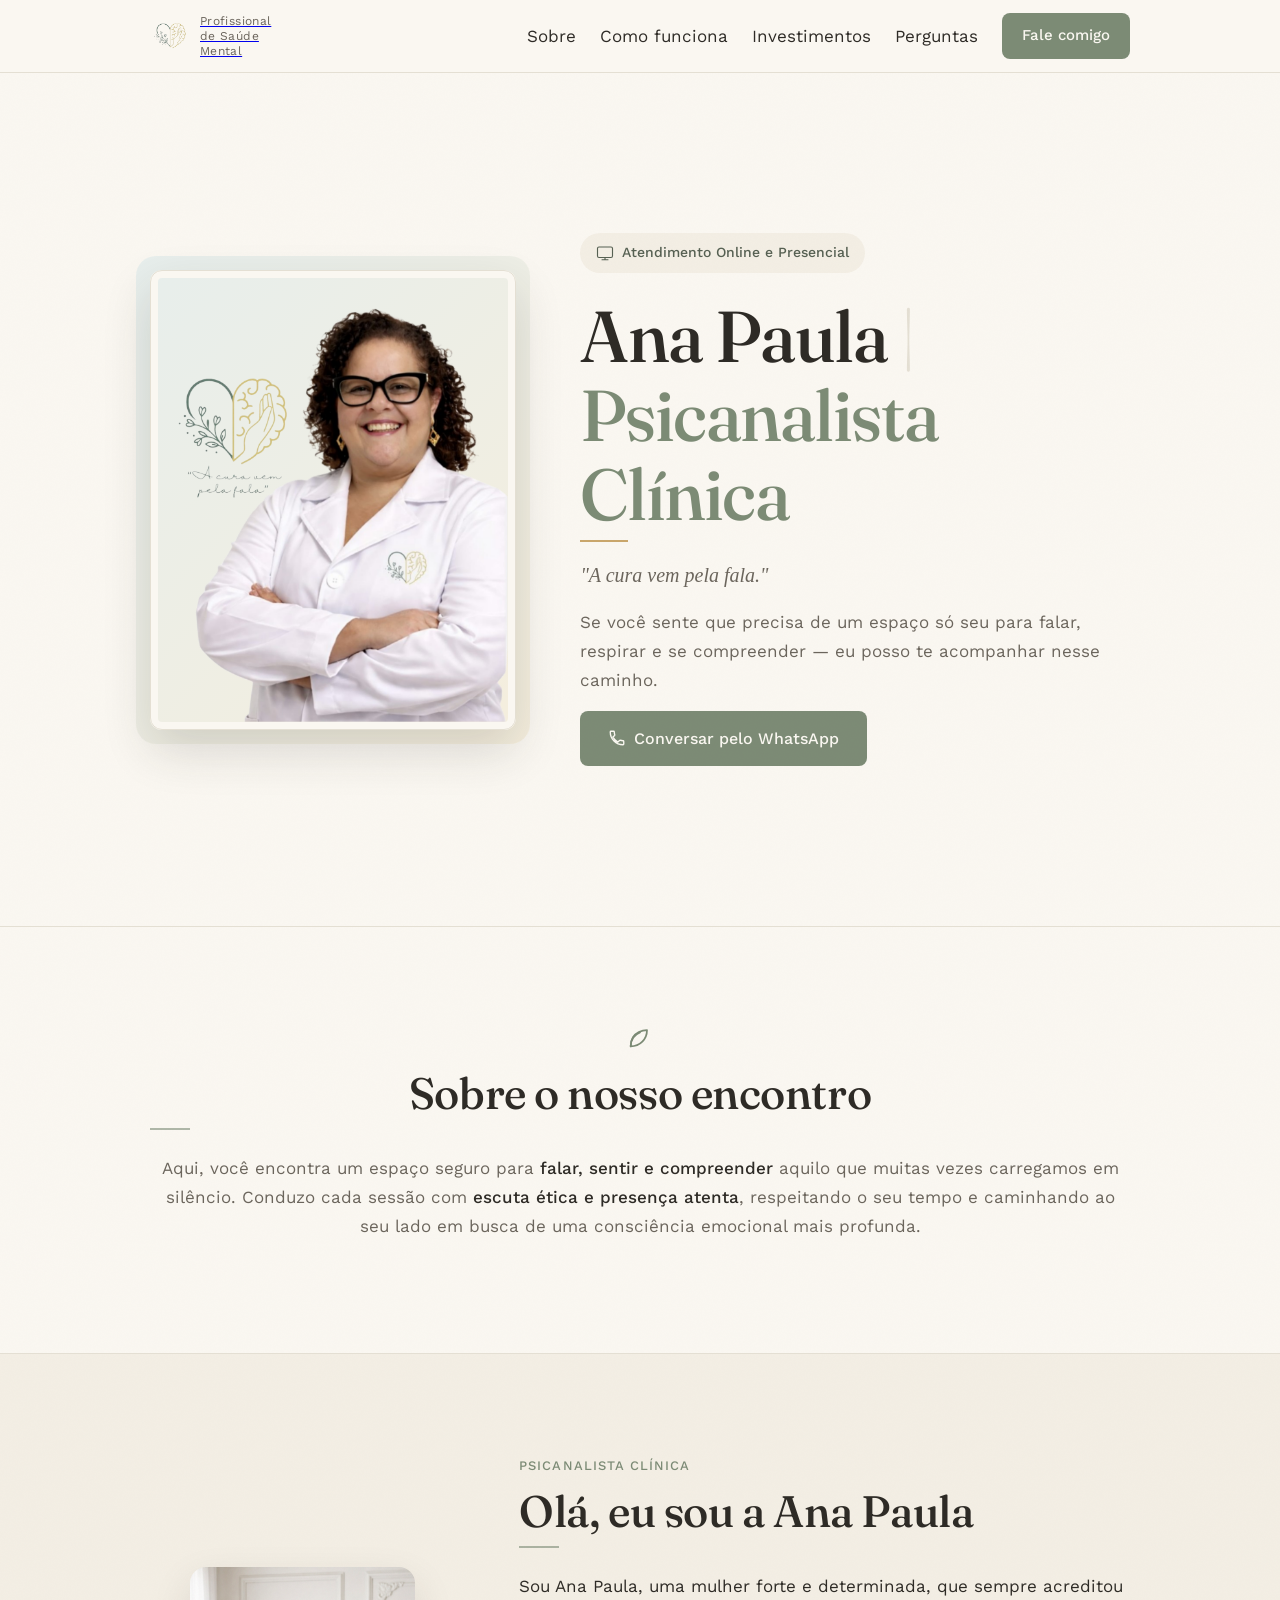
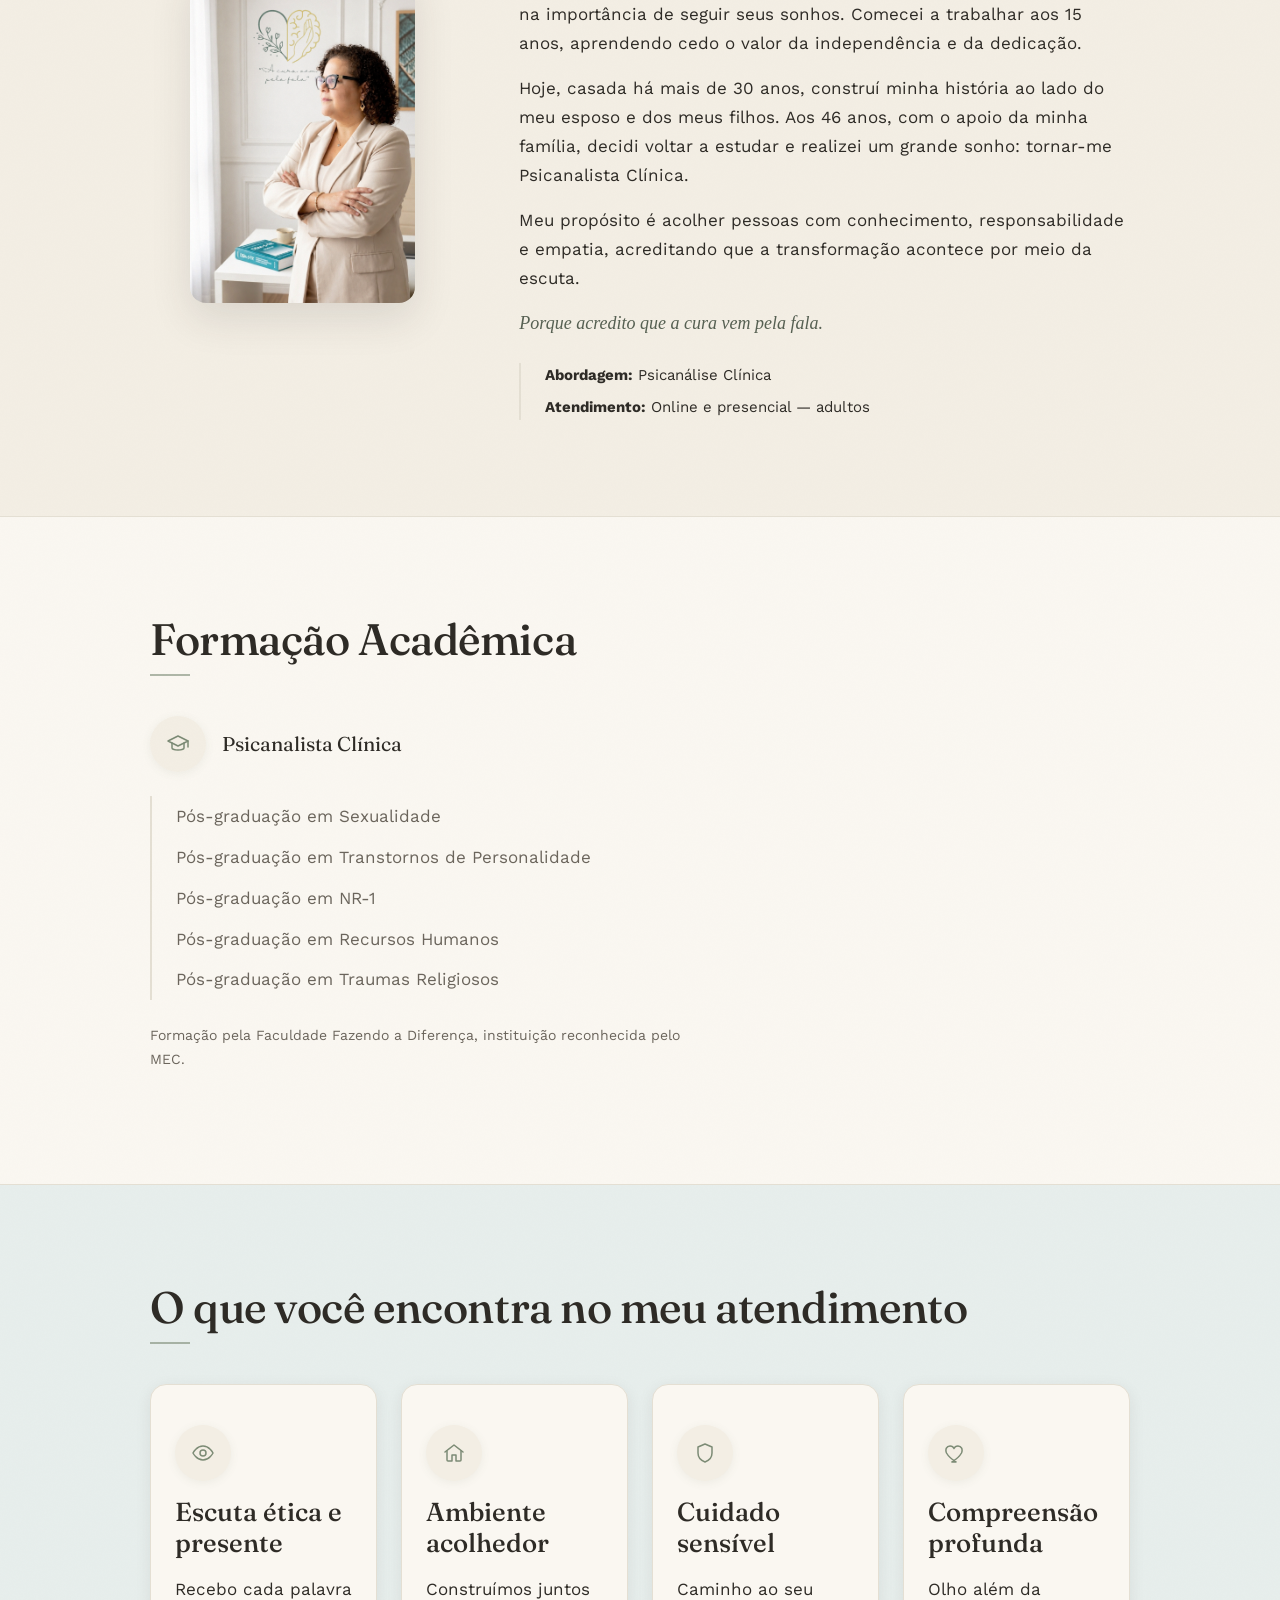
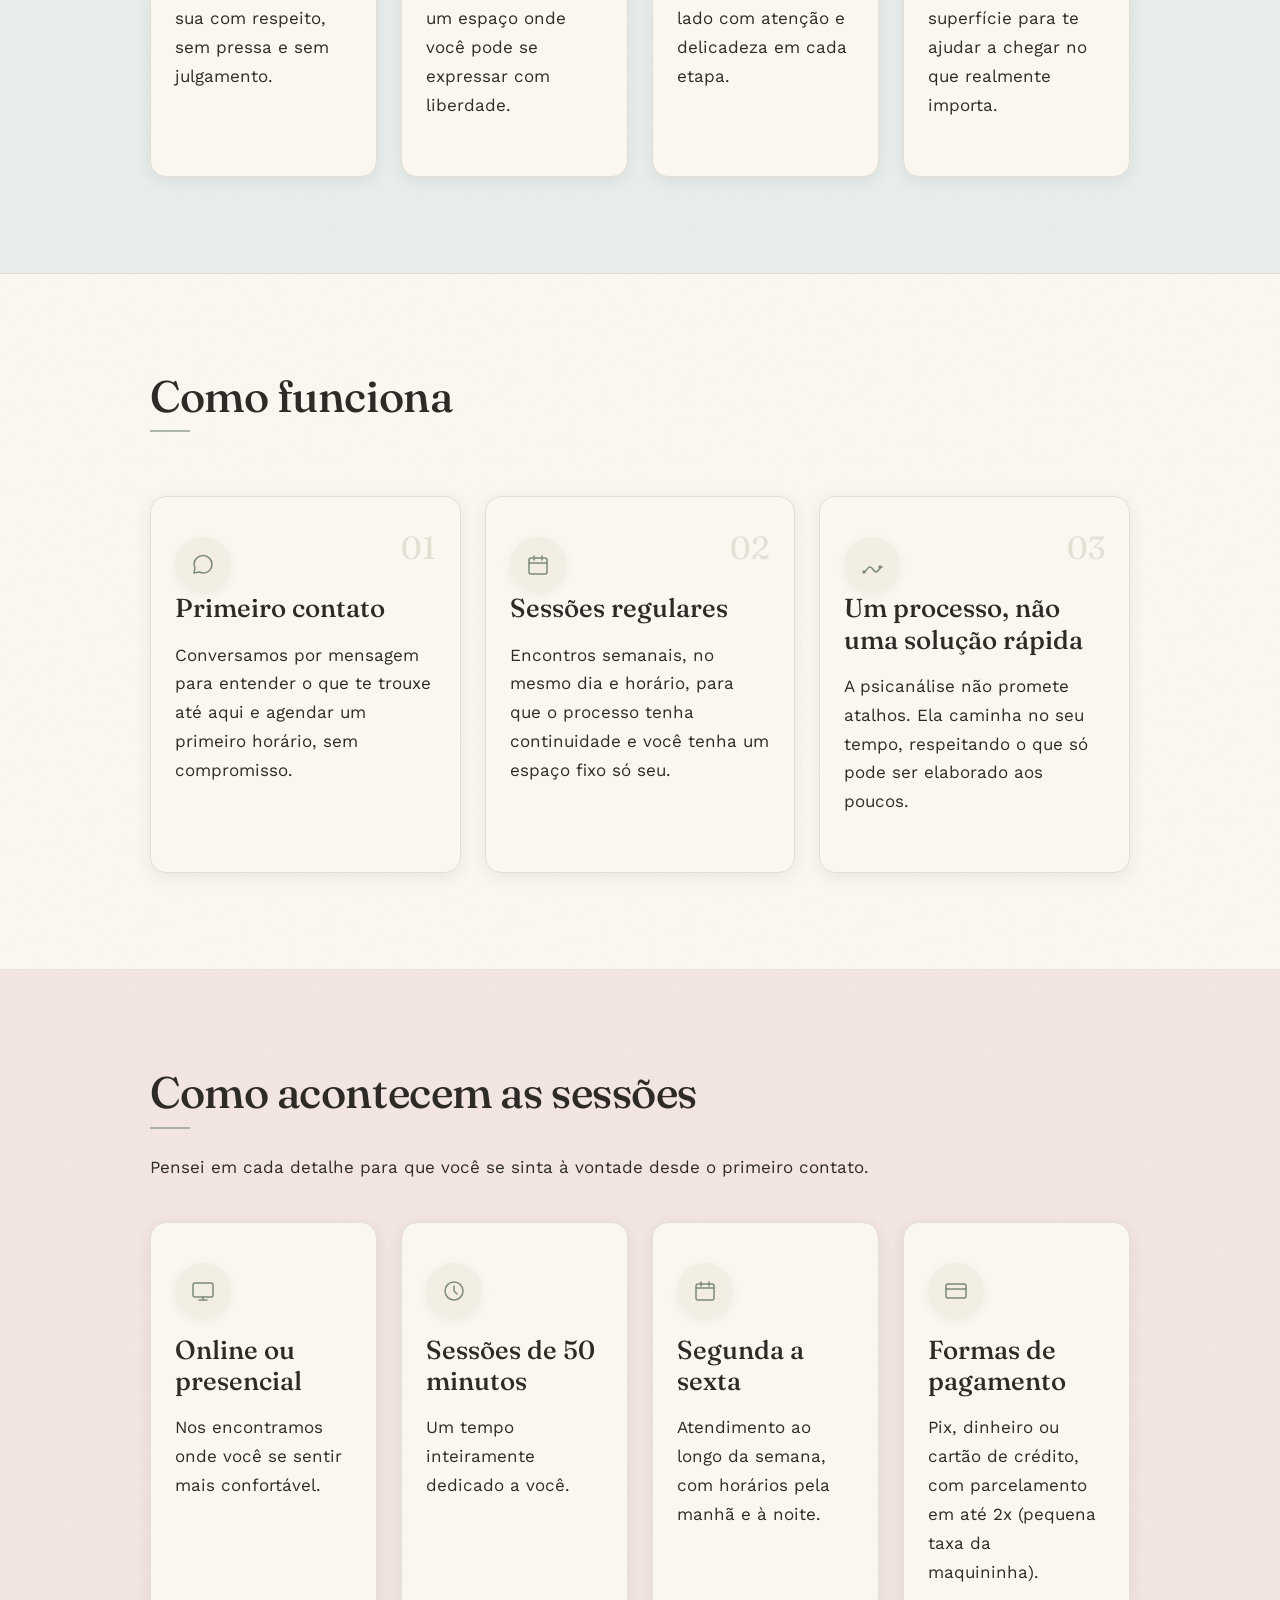
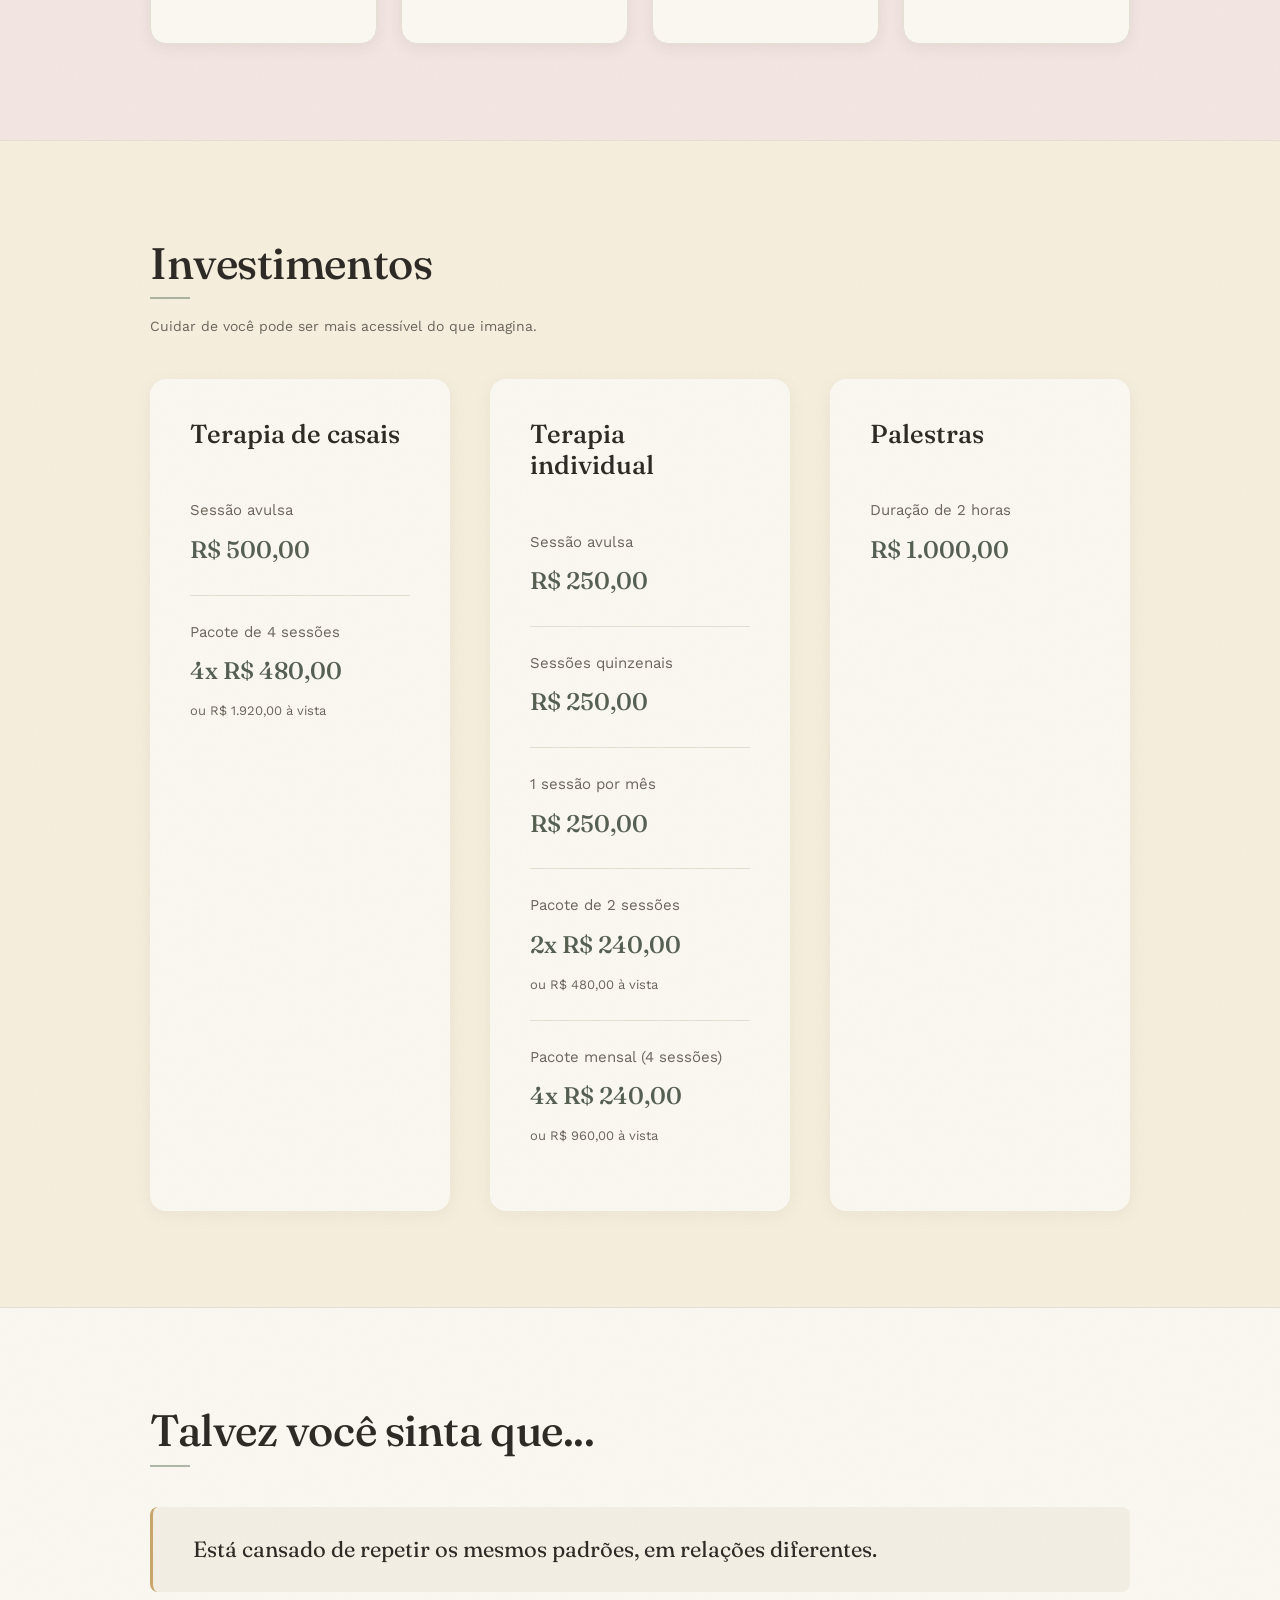
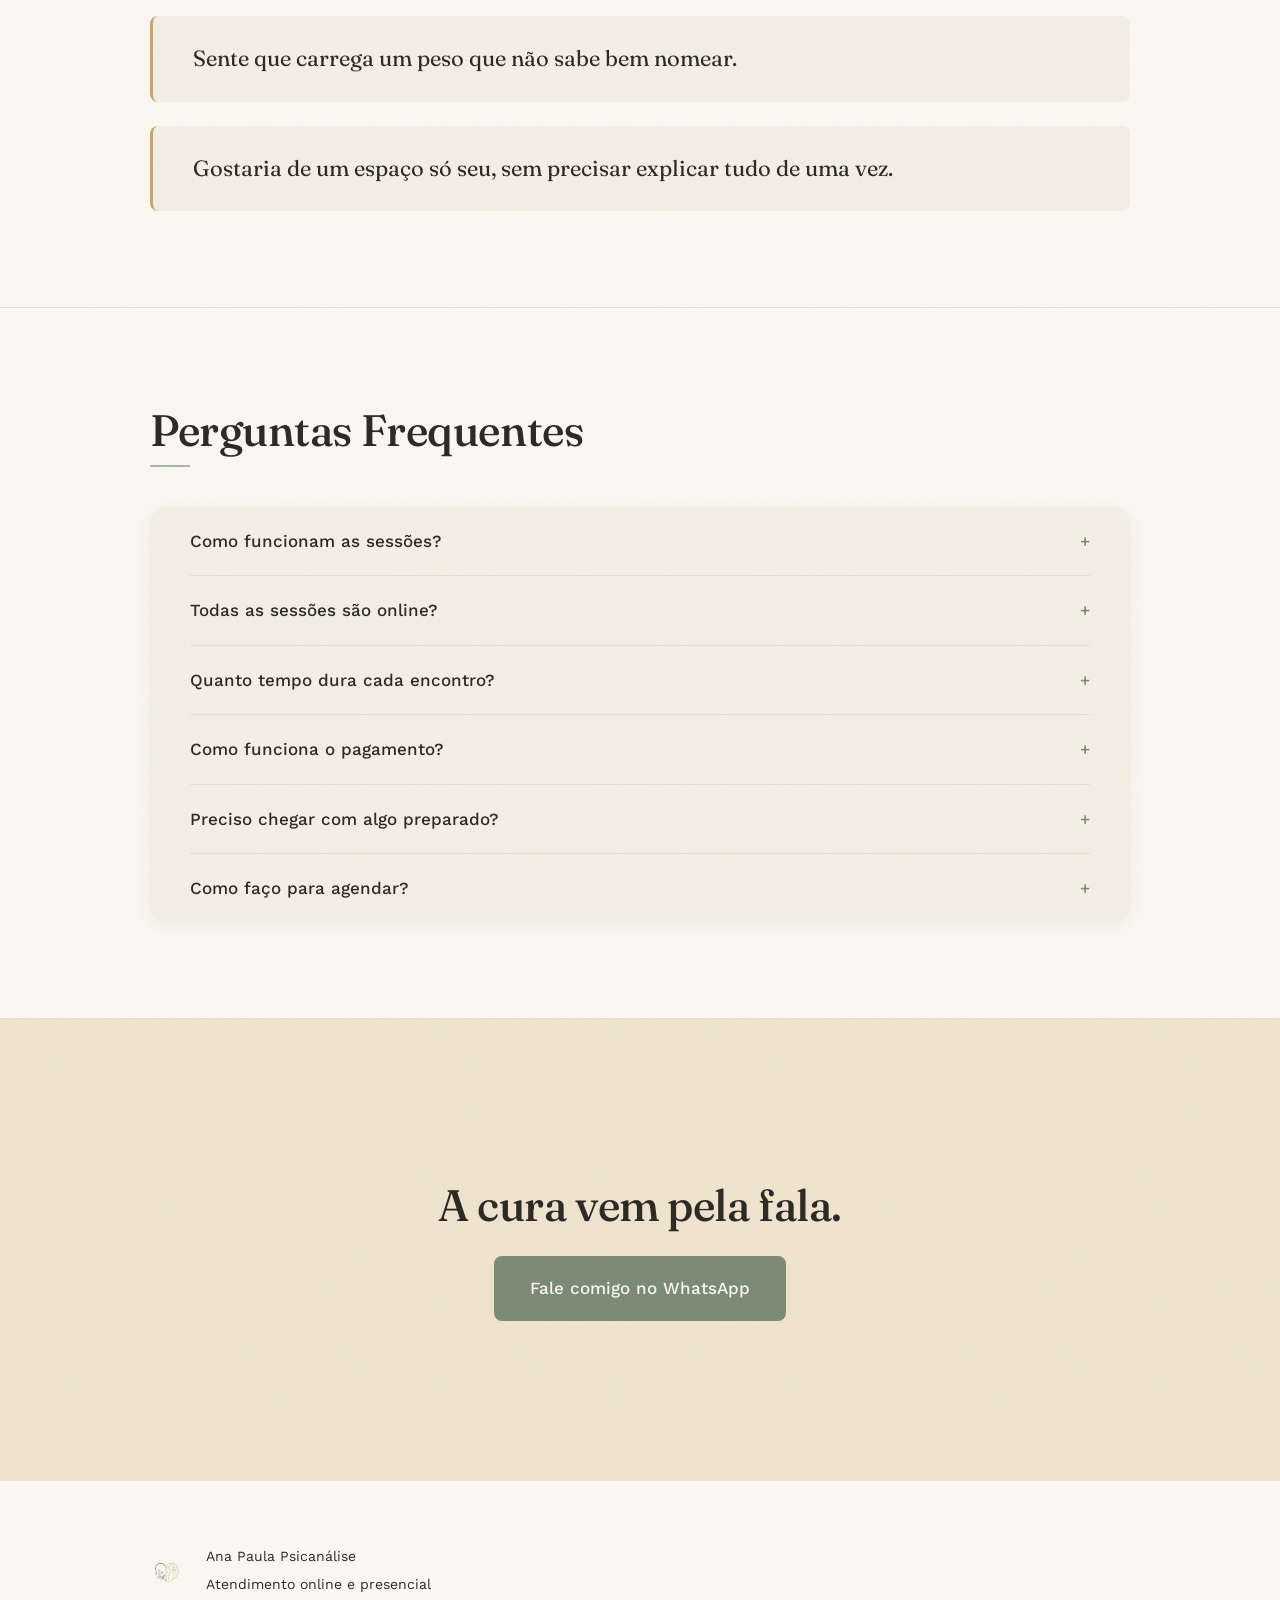
==== commit 7494479b: "Update step icons in index.html" ====
--- a/index.html
+++ b/index.html
@@ -153,7 +153,7 @@
           <p>Recebo cada palavra sua com respeito, sem pressa e sem julgamento.</p>
         </div>
         <div class="step reveal">
-          <span class="step-icon"><span class="icon-badge" aria-hidden="true"><svg viewBox="0 0 24 24" width="24" height="24" fill="none" stroke="currentColor" stroke-width="1.5" stroke-linecap="round" stroke-linejoin="round"><path d="M11 14c-1.5-1.5-4-3-6-1.5s-1 4 1 6l6 5 6-5c2-2 3-4.5 1-6s-4.5 0-6 1.5Z" transform="scale(0.8) translate(3,2)"/><path d="M4 14c1-1 3-2 5-1"/></svg></span></span>
+          <span class="step-icon"><span class="icon-badge" aria-hidden="true"><svg viewBox="0 0 24 24" width="24" height="24" fill="none" stroke="currentColor" stroke-width="1.5" stroke-linecap="round" stroke-linejoin="round"><path d="M3 11l9-7 9 7"/><path d="M5 10v9a1 1 0 0 0 1 1h4v-6h4v6h4a1 1 0 0 0 1-1v-9"/></svg></span></span>
           <h3>Ambiente acolhedor</h3>
           <p>Construímos juntos um espaço onde você pode se expressar com liberdade.</p>
         </div>
--- a/styles.css
+++ b/styles.css
@@ -126,6 +126,31 @@
   margin-top: var(--space-s);
 }
 .hero-subheadline { color: var(--color-text-muted); }
+.sobre-quote {
+  font-family: var(--font-display);
+  font-style: italic;
+  color: var(--color-primary-dark);
+  font-size: 18px;
+}
+
+.formacao-block { margin-top: var(--space-l); max-width: 560px; }
+.formacao-principal {
+  display: flex;
+  align-items: center;
+  gap: var(--space-s);
+  font-family: var(--font-display);
+  font-size: 20px;
+  color: var(--color-text);
+  margin-bottom: var(--space-m);
+}
+.formacao-list {
+  list-style: none;
+  margin: 0 0 var(--space-m);
+  padding-left: var(--space-m);
+  border-left: 2px solid var(--color-divider);
+}
+.formacao-list li { padding: 6px 0; color: var(--color-text-muted); }
+.formacao-note { font-size: 14px; color: var(--color-text-muted); }
 
 .section-intro { text-align: center; }
 .intro-inner { max-width: 640px; margin-inline: auto; }
@@ -198,7 +223,16 @@
   min-height: 72px;
   gap: var(--space-m);
 }
+.logo { display: flex; align-items: center; gap: 10px; }
 .logo img { border-radius: 4px; }
+.logo-caption {
+  font-size: 12px;
+  color: var(--color-text-muted);
+  letter-spacing: 0.03em;
+  max-width: 90px;
+  line-height: 1.25;
+}
+@media (max-width: 480px) { .logo-caption { display: none; } }
 .header-actions {
   display: flex;
   align-items: center;
@@ -450,6 +484,9 @@
 @media (min-width: 768px) {
   .valores-grid { grid-template-columns: 1fr 1fr; gap: var(--space-l); }
 }
+@media (min-width: 1024px) {
+  .valores-grid { grid-template-columns: repeat(3, 1fr); }
+}
 .valores-card {
   background: var(--color-bg);
   border-radius: 16px;
@@ -554,4 +591,3 @@
   opacity: 1;
   transform: none;
 }
-
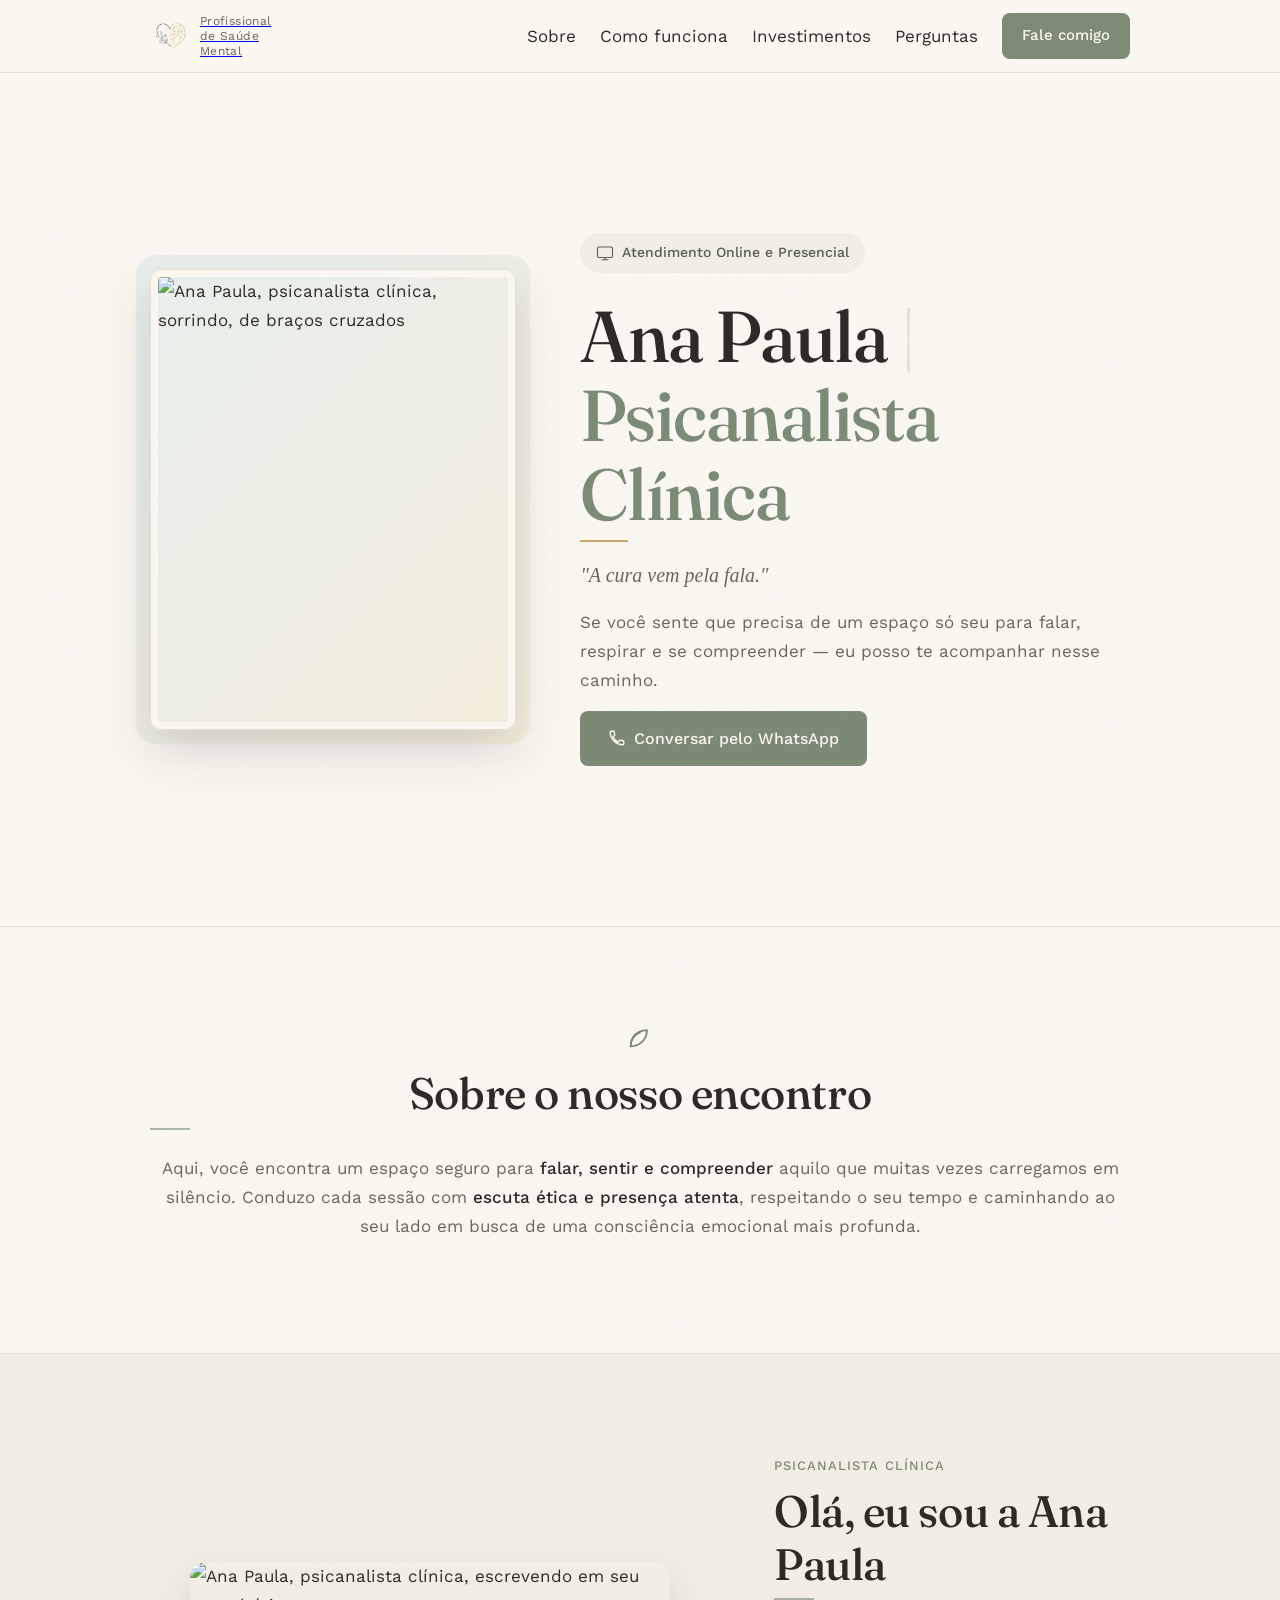
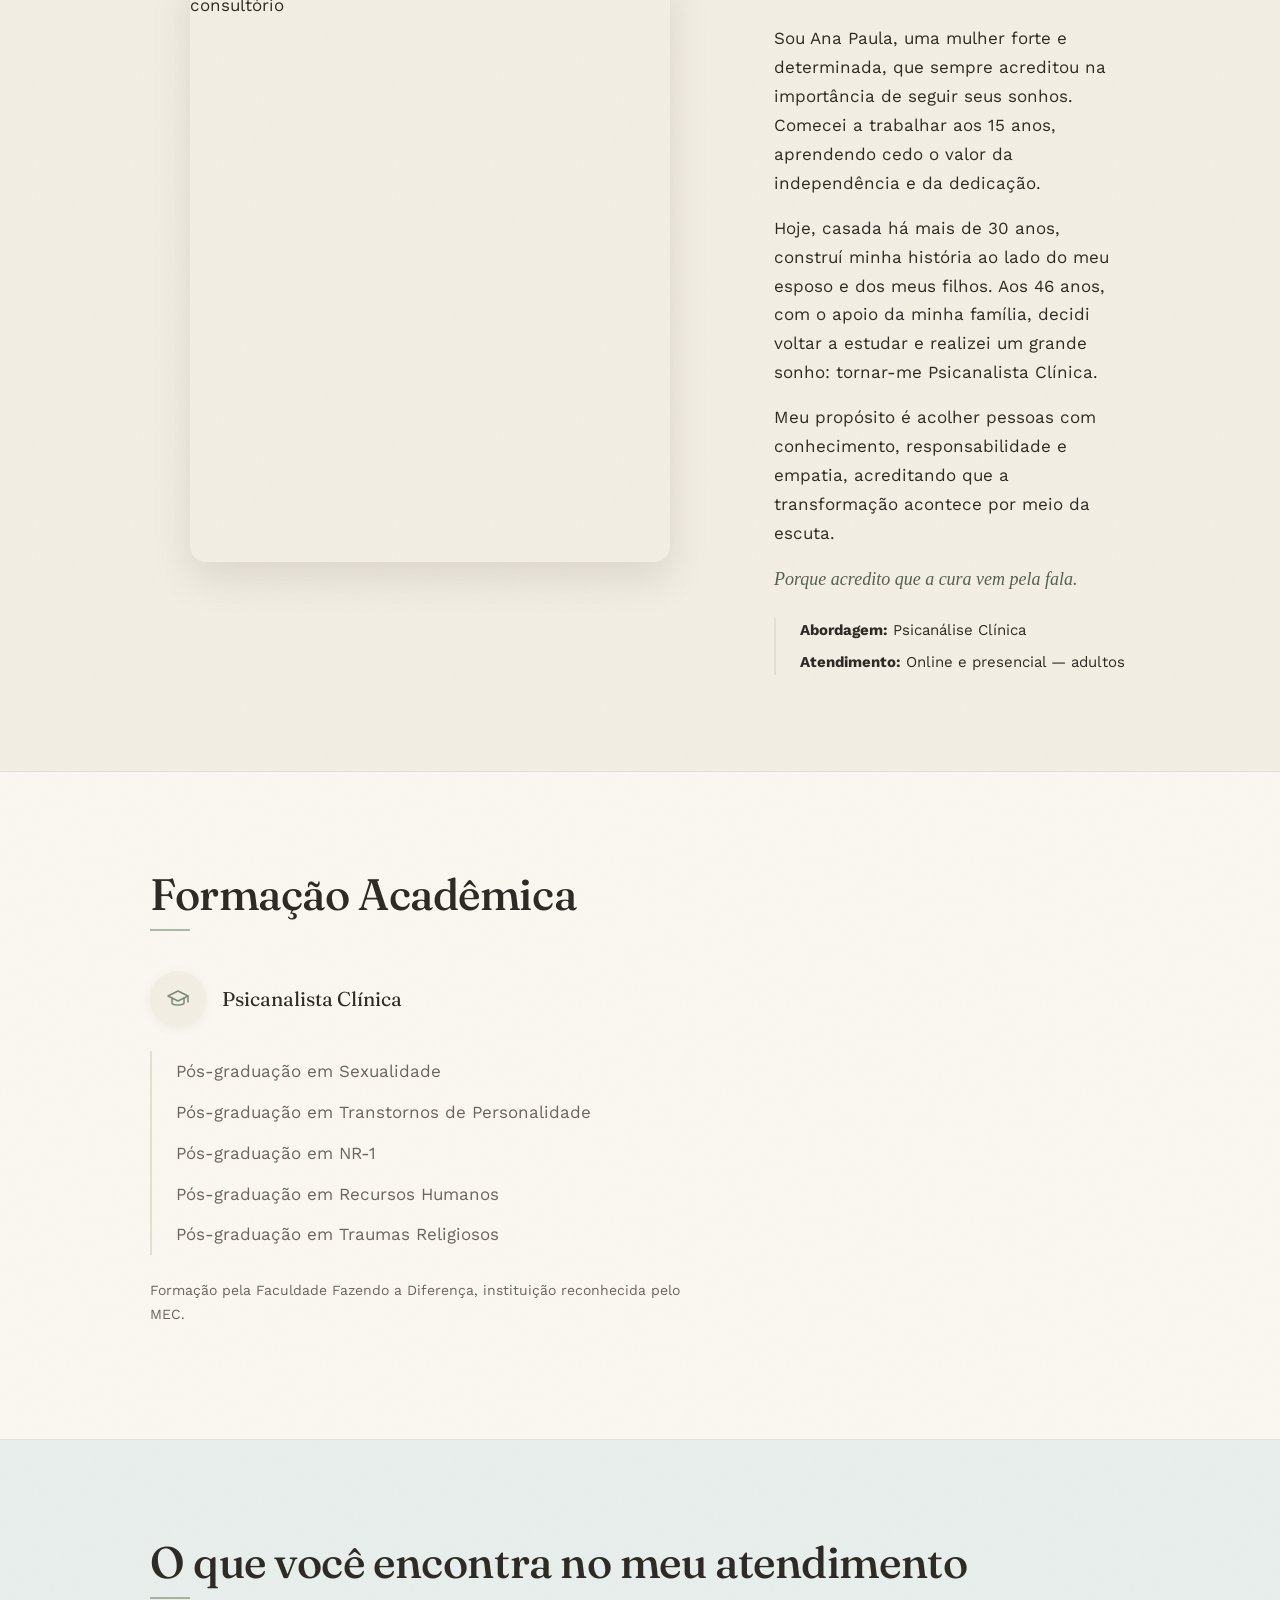
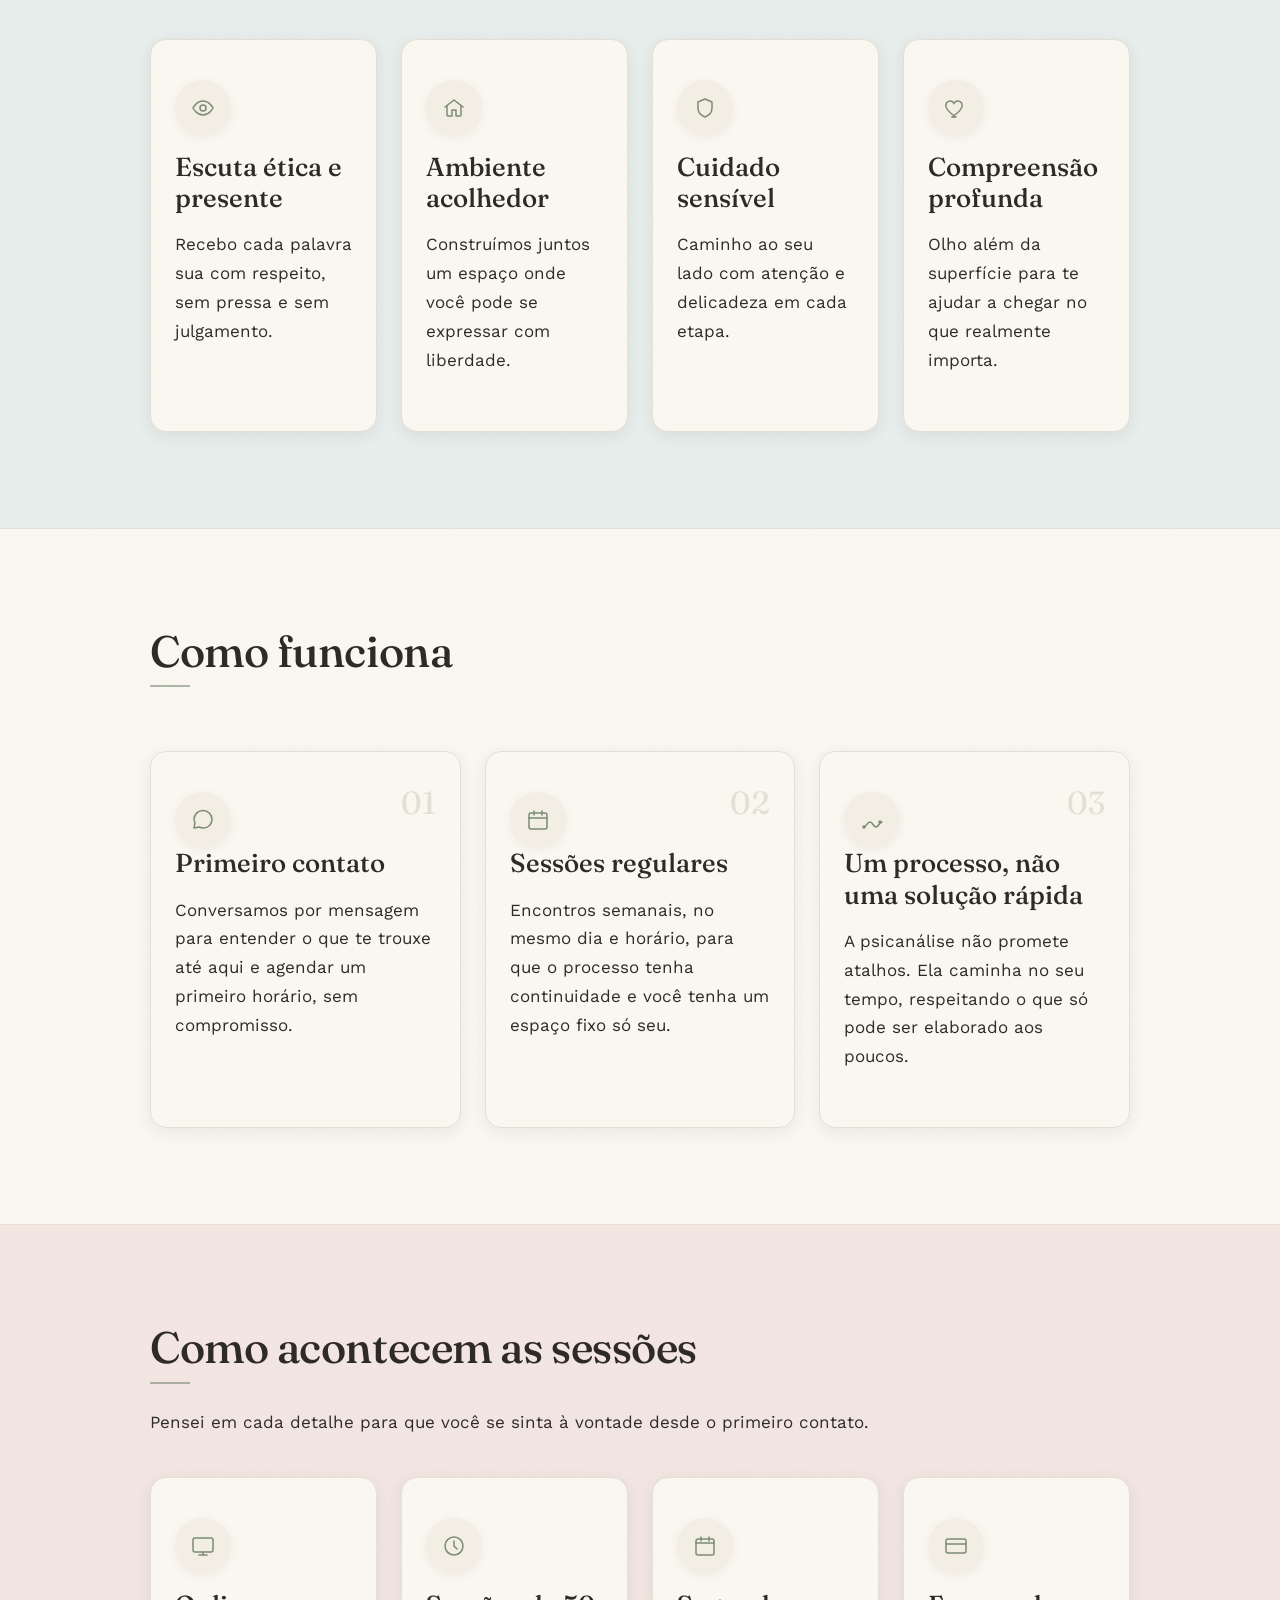
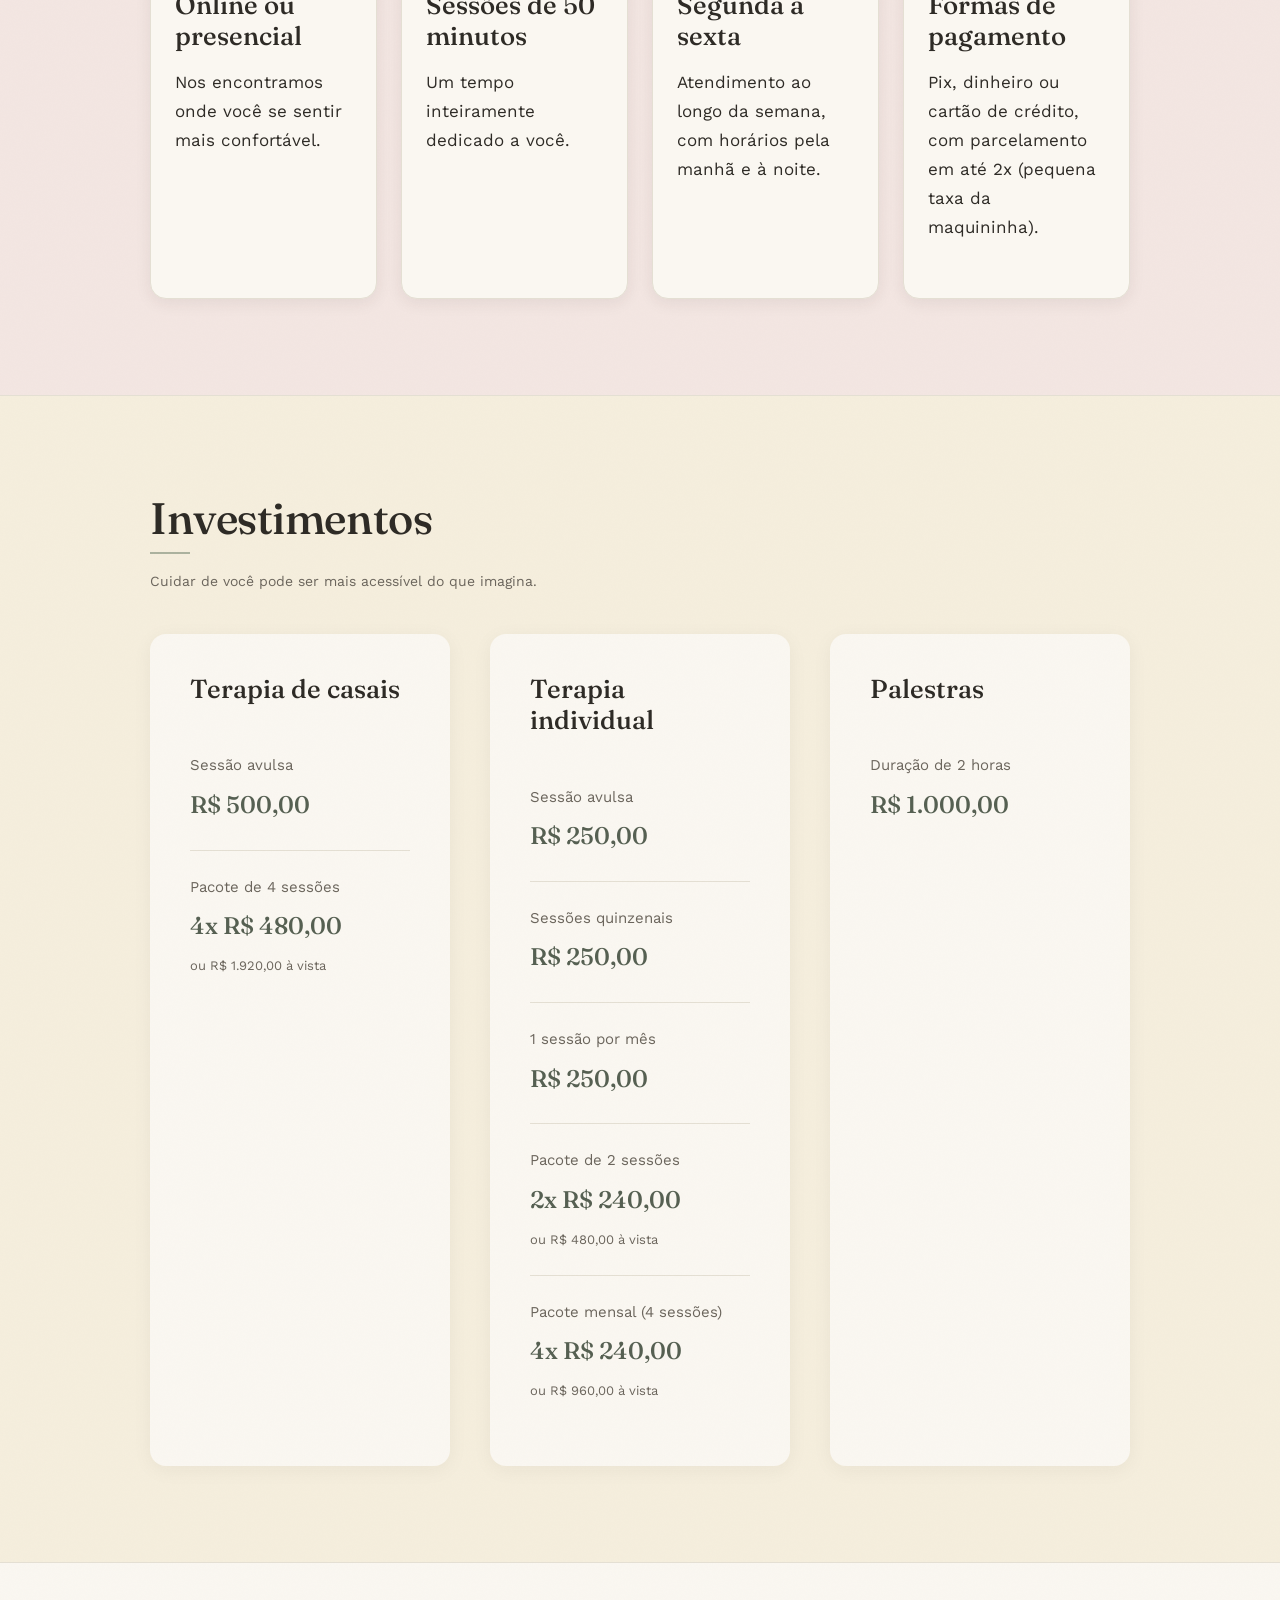
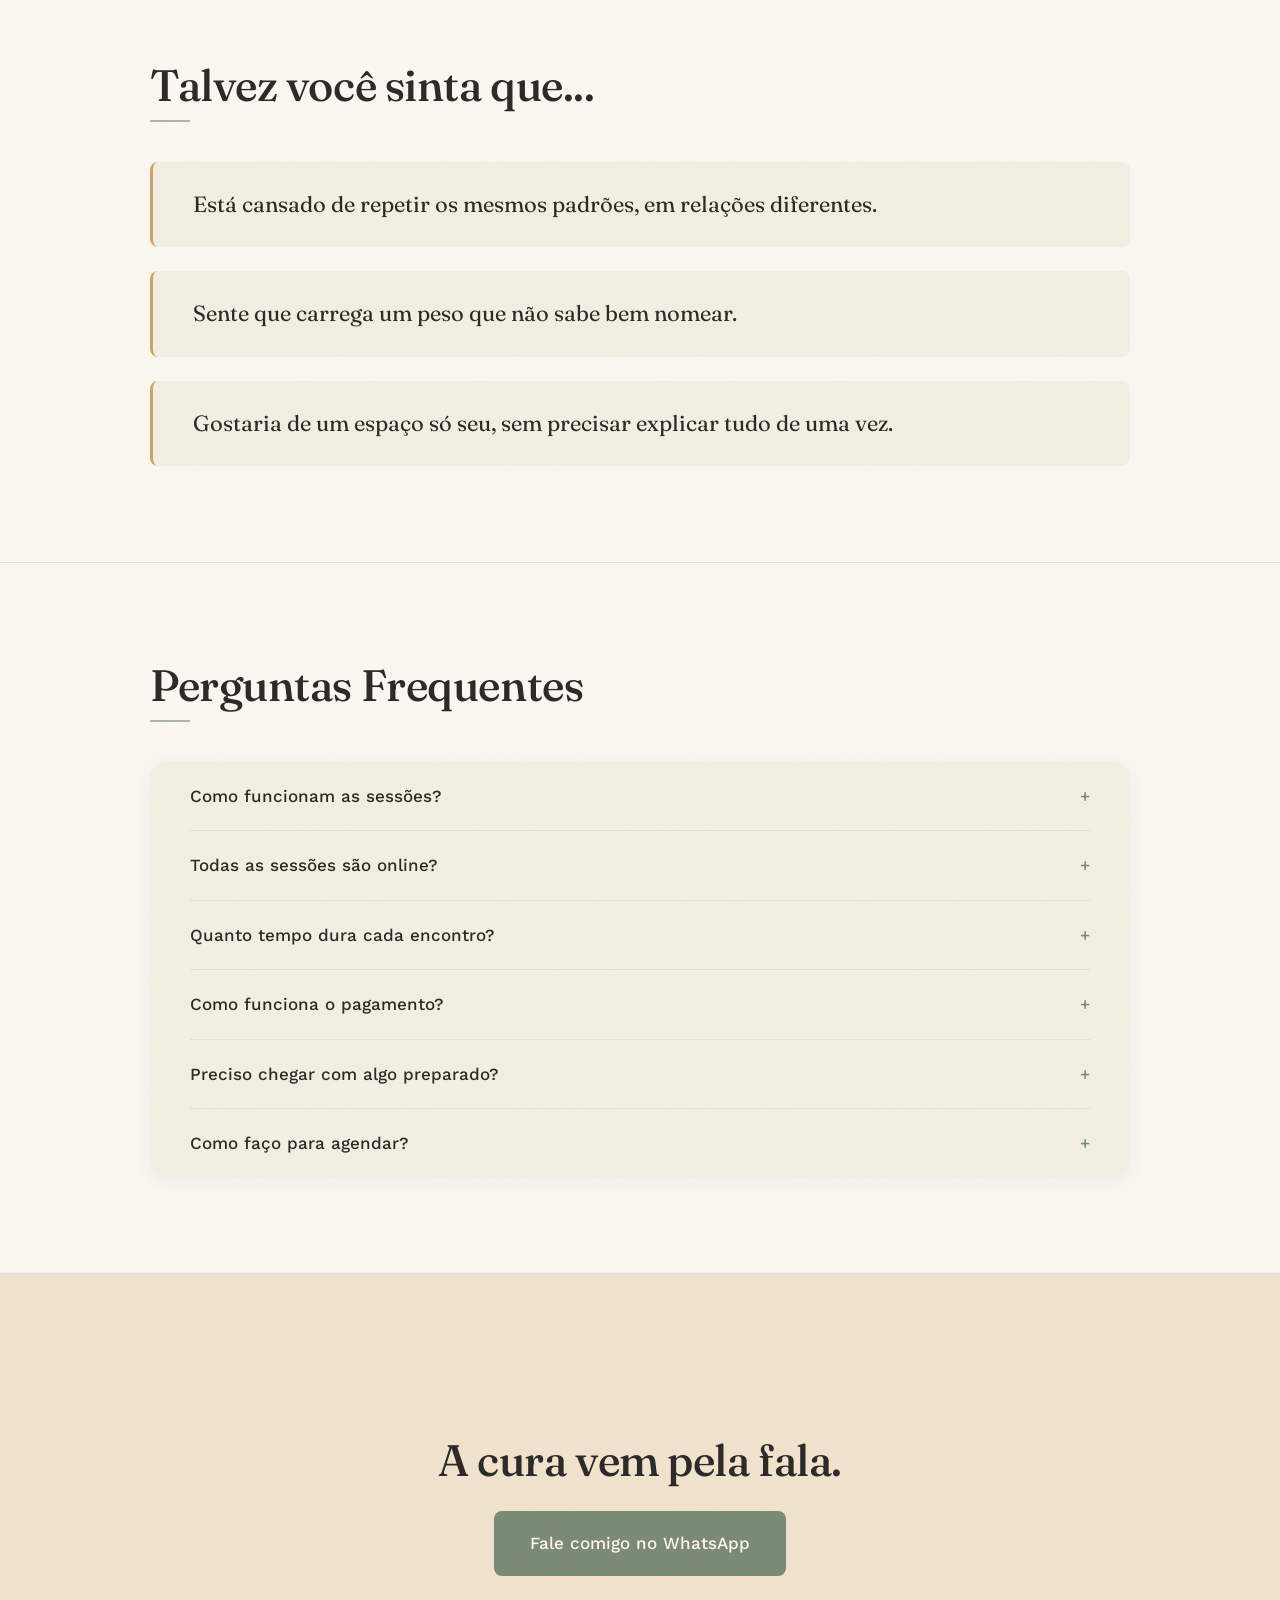
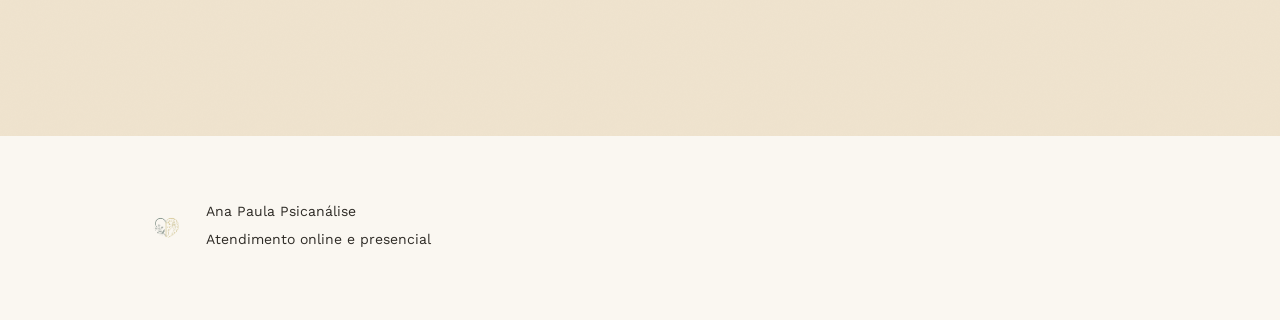
==== commit 0b08331c: "Update image sources and attributes in index.html" ====
--- a/index.html
+++ b/index.html
@@ -19,10 +19,10 @@
 <meta property="og:locale" content="pt_BR">
 <meta property="og:title" content="Ana Paula | Psicanálise Clínica">
 <meta property="og:description" content="Um espaço de escuta para quem sente que precisa colocar em palavras o que já pesa há tempo.">
-<meta property="og:image" content="https://www.psicanalistaanapaula.com.br/ana-paula-foto.png">
-<meta property="og:image:width" content="1080">
-<meta property="og:image:height" content="1368">
-<meta property="og:image:type" content="image/png">
+<meta property="og:image" content="https://www.psicanalistaanapaula.com.br/ana-paula-foto.jpg">
+<meta property="og:image:width" content="1114">
+<meta property="og:image:height" content="1412">
+<meta property="og:image:type" content="image/jpeg">
 <meta property="og:url" content="https://www.psicanalistaanapaula.com.br/">
 
 <script type="application/ld+json">
@@ -77,7 +77,7 @@
   <section id="topo" class="section section-hero" aria-labelledby="hero-heading">
     <div class="container hero-inner">
       <figure class="hero-photo reveal">
-        <img src="/ana-paula-foto.png" alt="Ana Paula, psicanalista clínica, sorrindo, de jaleco branco" width="560" height="709">
+        <img src="/ana-paula-foto.jpg" alt="Ana Paula, psicanalista clínica, sorrindo, de braços cruzados" width="560" height="710">
       </figure>
       <div class="hero-copy reveal">
         <span class="hero-badge">
@@ -105,7 +105,7 @@
   <section id="sobre" class="section section-sobre" aria-labelledby="sobre-heading">
     <div class="container sobre-inner">
       <figure class="sobre-photo reveal">
-        <img src="/ana-paula-foto-sobre.jpg" alt="Ana Paula, psicanalista clínica, olhando pela janela em ambiente acolhedor" width="480" height="714" loading="lazy">
+        <img src="/ana-paula-foto-sobre-2.jpg" alt="Ana Paula, psicanalista clínica, escrevendo em seu consultório" width="480" height="600" loading="lazy">
       </figure>
       <div class="sobre-copy reveal">
         <span class="kicker">Psicanalista clínica</span>
@@ -400,4 +400,3 @@
 <script src="script.js" defer></script>
 </body>
 </html>
-
--- a/styles.css
+++ b/styles.css
@@ -226,17 +226,22 @@
 .logo { display: flex; align-items: center; gap: 10px; }
 .logo img { border-radius: 4px; }
 .logo-caption {
-  font-size: 12px;
+  font-size: 10.5px;
   color: var(--color-text-muted);
-  letter-spacing: 0.03em;
-  max-width: 90px;
+  letter-spacing: 0.02em;
+  max-width: 72px;
   line-height: 1.25;
 }
-@media (max-width: 480px) { .logo-caption { display: none; } }
+@media (min-width: 480px) {
+  .logo-caption { font-size: 12px; max-width: 90px; letter-spacing: 0.03em; }
+}
 .header-actions {
   display: flex;
   align-items: center;
-  gap: var(--space-m);
+  gap: var(--space-xs);
+}
+@media (min-width: 480px) {
+  .header-actions { gap: var(--space-m); }
 }
 .nav-list {
   display: flex;
@@ -332,7 +337,10 @@
   border: none;
 }
 .btn-primary:hover { background: var(--color-primary-dark); }
-.nav-cta { padding: 10px 20px; font-size: 15px; }
+.nav-cta { padding: 8px 14px; font-size: 13px; }
+@media (min-width: 480px) {
+  .nav-cta { padding: 10px 20px; font-size: 15px; }
+}
 .btn-large { padding: 18px 36px; font-size: 17px; }
 
 /* --- Seções --- */
